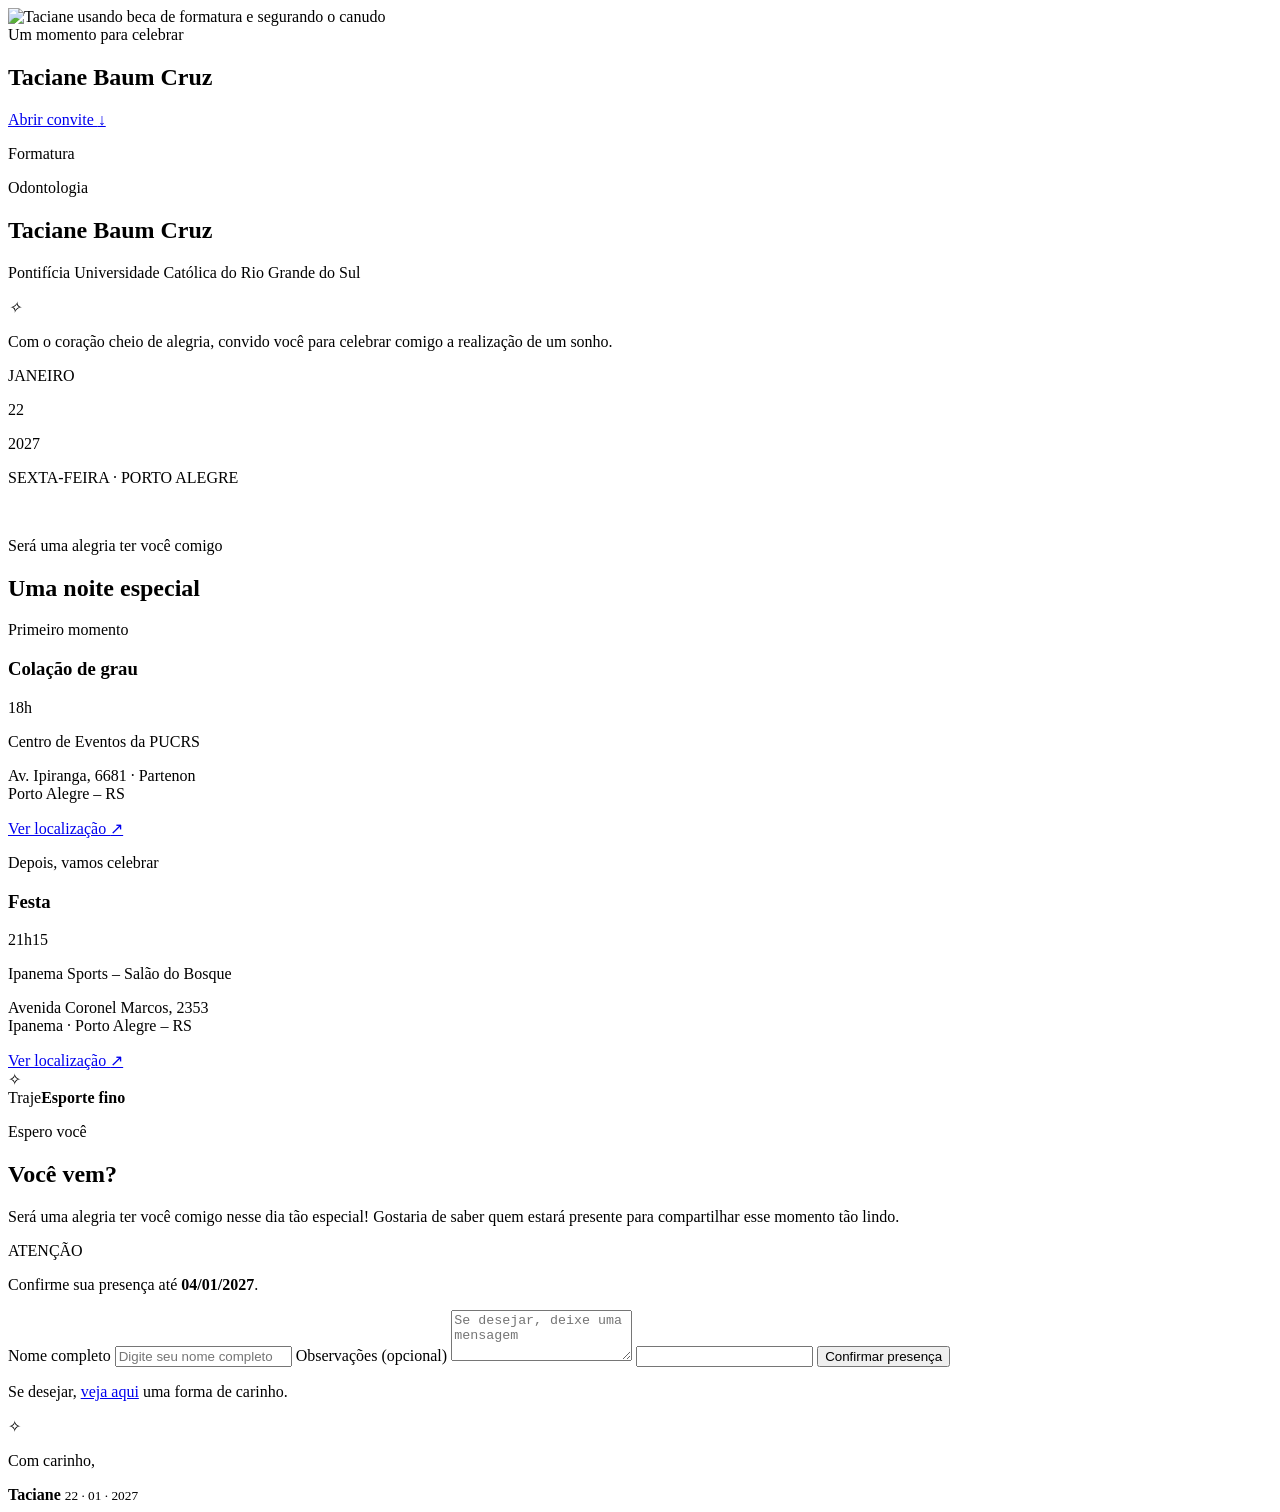
==== index.html @ 044e8b11 "Add files via upload" ====
<!doctype html>
<html lang="pt-BR">
<head>
  <meta charset="utf-8">
  <meta name="viewport" content="width=device-width, initial-scale=1">
  <meta name="theme-color" content="#f8f4f1">
  <meta name="description" content="Convite de formatura em Odontologia de Taciane Baum Cruz.">
  <title>Formatura | Taciane Baum Cruz</title>
  <link rel="preconnect" href="https://fonts.googleapis.com">
  <link rel="preconnect" href="https://fonts.gstatic.com" crossorigin>
  <link href="https://fonts.googleapis.com/css2?family=Cormorant+Garamond:wght@400;500;600&family=Italianno&family=Montserrat:wght@300;400;500;600&display=swap" rel="stylesheet">
  <link rel="stylesheet" href="assets/style.css">
</head>
<body>
  <main>
    <section class="hero" aria-label="Fotografia da formanda">
      <img class="hero-photo" src="assets/foto-1.jpg" alt="Taciane usando beca de formatura e segurando o canudo">
      <div class="hero-shade"></div>
      <div class="hero-caption">
        <span class="eyebrow light">Um momento para celebrar</span>
        <h1>Taciane Baum Cruz</h1>
        <a class="hero-link" href="#convite">Abrir convite <span aria-hidden="true">↓</span></a>
      </div>
    </section>

    <section class="invitation section reveal" id="convite">
      <div class="paper">
        <div class="paper-content">
          <p class="script-label">Formatura</p>
          <p class="course">Odontologia</p>
          <h2 class="graduate-name">Taciane Baum Cruz</h2>
          <p class="university">Pontifícia Universidade Católica do Rio Grande do Sul</p>
          <div class="ornament"><span></span><i>✧</i><span></span></div>
          <p class="intro">Com o coração cheio de alegria, convido você para celebrar comigo a realização de um sonho.</p>

          <div class="date-block">
            <p class="date-month">JANEIRO</p>
            <p class="date-number">22</p>
            <p class="date-year">2027</p>
            <p class="date-place">SEXTA-FEIRA <span>·</span> PORTO ALEGRE</p>
          </div>
          <img class="floral-art" src="assets/flores-aquarela.png" alt="" aria-hidden="true">
        </div>
      </div>
    </section>

    <section class="events section reveal" aria-label="Programação">
      <p class="eyebrow">Será uma alegria ter você comigo</p>
      <h2 class="section-title">Uma noite especial</h2>
      <div class="event-grid">
        <article class="event-card">
          <p class="card-kicker">Primeiro momento</p>
          <h3>Colação de grau</h3>
          <p class="event-time">18h</p>
          <p class="venue">Centro de Eventos da PUCRS</p>
          <p class="address">Av. Ipiranga, 6681 · Partenon<br>Porto Alegre – RS</p>
          <a class="text-link" href="https://www.google.com/maps/search/?api=1&query=Centro+de+Eventos+da+PUCRS%2C+Av.+Ipiranga%2C+6681%2C+Porto+Alegre" target="_blank" rel="noopener">Ver localização <span>↗</span></a>
        </article>
        <article class="event-card">
          <p class="card-kicker">Depois, vamos celebrar</p>
          <h3>Festa</h3>
          <p class="event-time">21h15</p>
          <p class="venue">Ipanema Sports – Salão do Bosque</p>
          <p class="address">Avenida Coronel Marcos, 2353<br>Ipanema · Porto Alegre – RS</p>
          <a class="text-link" href="https://www.google.com/maps/search/?api=1&query=Ipanema+Sports+Sal%C3%A3o+do+Bosque%2C+Avenida+Coronel+Marcos%2C+2353%2C+Porto+Alegre" target="_blank" rel="noopener">Ver localização <span>↗</span></a>
        </article>
      </div>
      <div class="attire">
        <span class="attire-icon" aria-hidden="true">✧</span>
        <div><span class="attire-label">Traje</span><strong>Esporte fino</strong></div>
      </div>
    </section>

    <section class="rsvp section reveal" id="confirmacao">
      <p class="script-label">Espero você</p>
      <h2 class="section-title">Você vem?</h2>
      <p class="rsvp-copy">Será uma alegria ter você comigo nesse dia tão especial! Gostaria de saber quem estará presente para compartilhar esse momento tão lindo.</p>
      <div class="deadline"><span>ATENÇÃO</span><p>Confirme sua presença até <strong>04/01/2027</strong>.</p></div>

      <form id="rsvp-form" class="rsvp-form">
        <label for="nome">Nome completo</label>
        <input id="nome" name="Nome" type="text" placeholder="Digite seu nome completo" autocomplete="name" required>
        <label for="observacoes">Observações <span>(opcional)</span></label>
        <textarea id="observacoes" name="Observações" rows="3" placeholder="Se desejar, deixe uma mensagem"></textarea>
        <input type="text" name="_honey" class="honeypot" tabindex="-1" autocomplete="off" aria-hidden="true">
        <input type="hidden" name="_subject" value="Confirmação de presença — Formatura Taciane Baum Cruz">
        <button class="button" type="submit" id="submit-button">Confirmar presença</button>
        <p class="form-feedback" id="form-feedback" role="status" aria-live="polite"></p>
      </form>
      <p class="gift-invite">Se desejar, <a href="presente.html">veja aqui</a> uma forma de carinho.</p>
    </section>
  </main>

  <footer class="footer">
    <span class="footer-flourish">✧</span>
    <p>Com carinho,</p>
    <strong>Taciane</strong>
    <small>22 · 01 · 2027</small>
  </footer>

  <script src="assets/script.js"></script>
</body>
</html>
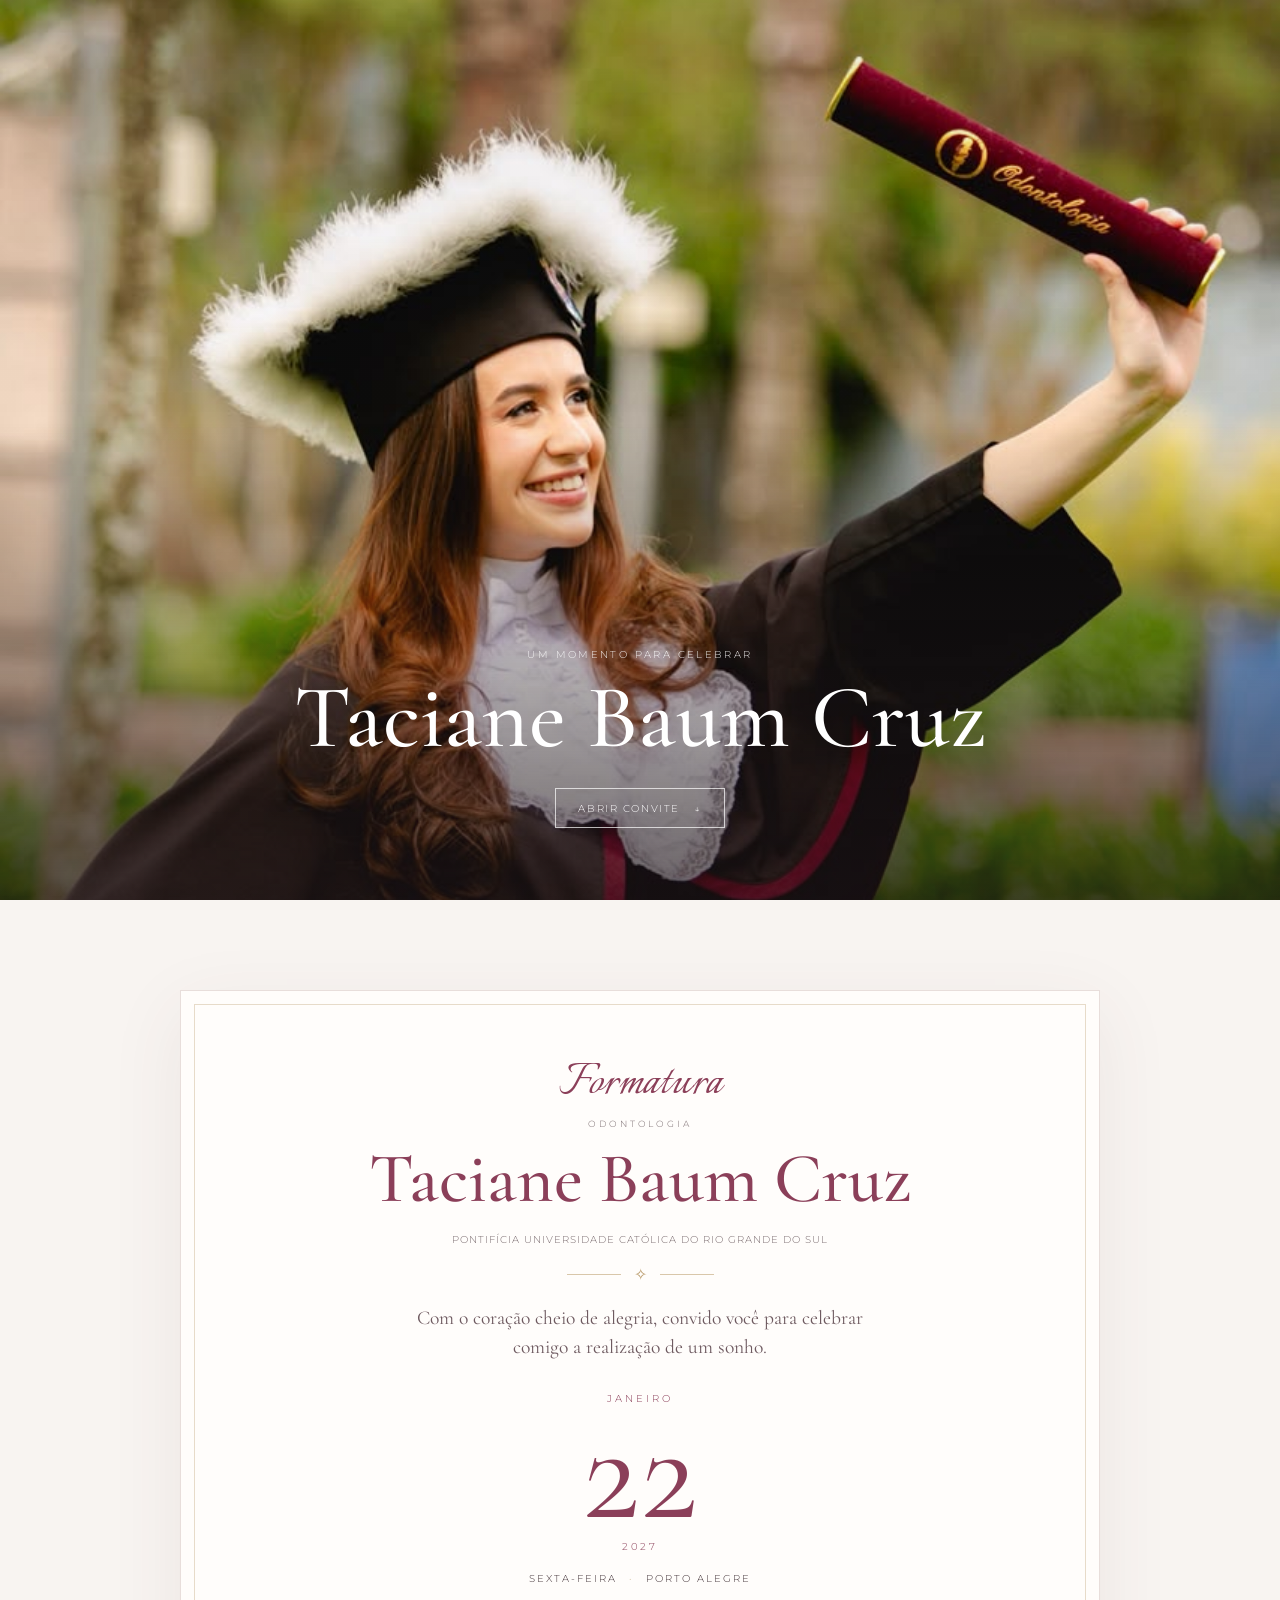
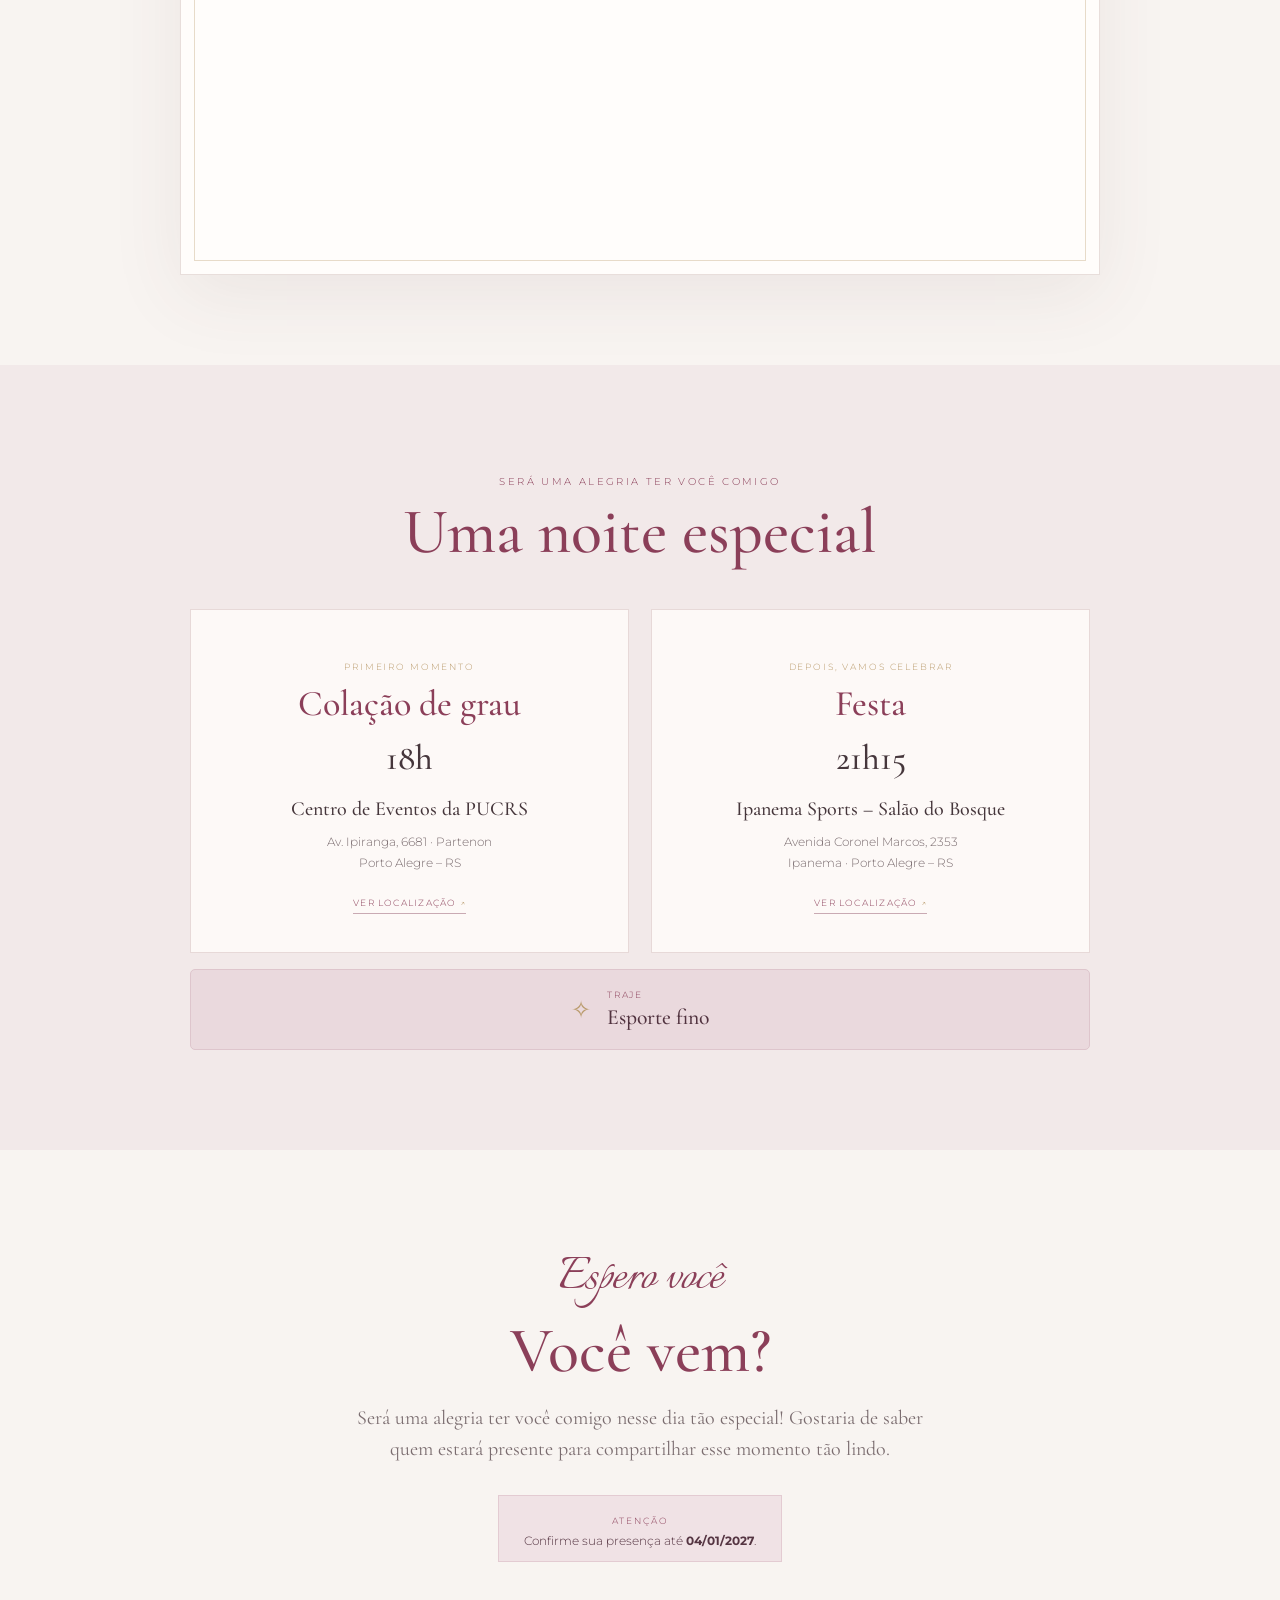
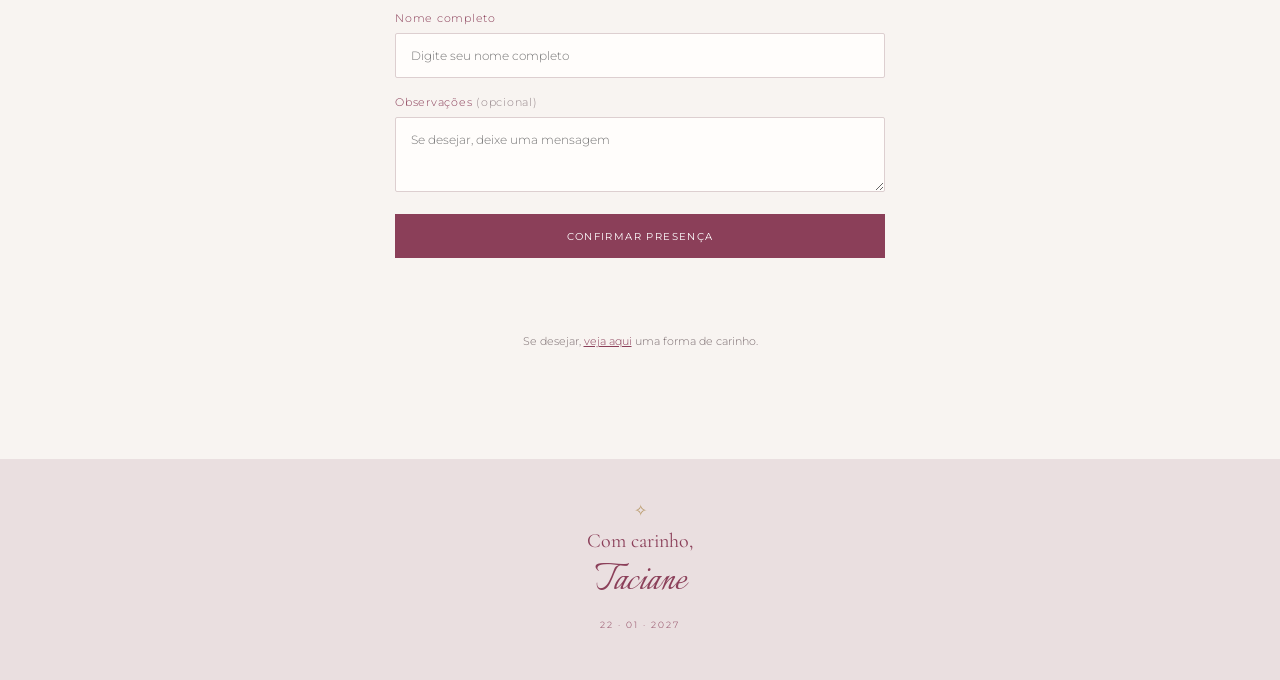
==== commit e3caec56: "Add files via upload" ====
--- a/index.html
+++ b/index.html
@@ -39,7 +39,8 @@
             <p class="date-year">2027</p>
             <p class="date-place">SEXTA-FEIRA <span>·</span> PORTO ALEGRE</p>
           </div>
-          <img class="floral-art" src="assets/flores-aquarela.png" alt="" aria-hidden="true">
+          <img class="floral-side floral-left" src="assets/floral-lateral-esquerda.png" alt="" aria-hidden="true">
+          <img class="floral-side floral-right" src="assets/floral-lateral-direita.png" alt="" aria-hidden="true">
         </div>
       </div>
     </section>
--- a/assets/style.css
+++ b/assets/style.css
@@ -0,0 +1,123 @@
+/* Identidade visual do convite — personalize as variáveis abaixo. */
+:root {
+  --wine: #8B3F59;
+  --lavender: #b19bce;
+  --ink: #45363b;
+  --muted: #7b6d70;
+  --paper: #fffdfb;
+  --blush: #f7edef;
+  --champagne: #b99a6a;
+  --serif: "Cormorant Garamond", Georgia, serif;
+  --sans: "Montserrat", Arial, sans-serif;
+  --script: "Italianno", cursive;
+}
+* { box-sizing: border-box; }
+html { scroll-behavior: smooth; }
+body { margin: 0; color: var(--ink); background: #f8f4f1; font-family: var(--sans); font-weight: 300; }
+a { color: inherit; }
+.hero { min-height: 100svh; height: 900px; max-height: 1100px; position: relative; display: grid; place-items: end center; overflow: hidden; background: #403735; }
+.hero-photo { position: absolute; inset: 0; width: 100%; height: 100%; object-fit: cover; object-position: center 38%; animation: photoReveal 1.6s ease both; }
+.hero-shade { position: absolute; inset: 0; background: linear-gradient(0deg, rgba(27,18,21,.66), transparent 53%, rgba(27,18,21,.08)); }
+.hero-caption { z-index: 1; color: white; text-align: center; padding: 0 20px 8vh; animation: riseIn 1.2s .35s both; }
+.hero-caption h1 { font: 500 clamp(2.8rem, 7vw, 5.6rem)/.95 var(--serif); margin: 13px 0 28px; }
+.eyebrow { font-size: .62rem; letter-spacing: .24em; text-transform: uppercase; color: var(--wine); }
+.eyebrow.light { color: rgba(255,255,255,.9); }
+.hero-link { display: inline-flex; gap: 14px; align-items: center; padding: 13px 22px; border: 1px solid rgba(255,255,255,.7); text-decoration: none; text-transform: uppercase; letter-spacing: .16em; font-size: .62rem; transition: background .25s, color .25s; }
+.hero-link:hover { background: white; color: var(--wine); }
+.section { padding: 100px 24px; }
+.invitation { padding-top: 90px; padding-bottom: 90px; }
+.paper { max-width: 920px; min-height: 850px; margin: auto; background: var(--paper); border: 1px solid #e8dedb; box-shadow: 0 20px 70px rgba(87,58,64,.08); position: relative; overflow: hidden; }
+.paper:before, .gift-paper:before { content: ""; position: absolute; inset: 13px; border: 1px solid rgba(185,154,106,.35); pointer-events: none; }
+.paper-content { text-align: center; position: relative; z-index: 1; padding: 65px 28px 260px; }
+.script-label { font: 400 3.4rem/1 var(--script); color: var(--wine); margin: 0 0 8px; }
+.course { font-size: .58rem; letter-spacing: .32em; text-transform: uppercase; color: var(--muted); margin: 0 0 15px; }
+.graduate-name { font: 500 clamp(2.5rem, 6vw, 4.4rem)/1 var(--serif); color: var(--wine); margin: 0; }
+.university { font-size: .62rem; letter-spacing: .1em; text-transform: uppercase; color: var(--muted); margin: 18px auto 20px; }
+.ornament { display: flex; align-items: center; justify-content: center; gap: 13px; color: var(--champagne); margin: 20px auto; }
+.ornament span { width: 54px; height: 1px; background: #d9c7aa; }
+.ornament i { font-style: normal; font-size: 1rem; }
+.intro { max-width: 470px; margin: 0 auto 30px; font: 400 1.22rem/1.5 var(--serif); color: #6e5a60; }
+.date-block { position: relative; z-index: 2; }
+.date-month, .date-year { letter-spacing: .3em; font-size: .62rem; color: var(--wine); margin: 0; }
+.date-number { font: 400 clamp(6rem, 13vw, 9rem)/.8 var(--serif); color: var(--wine); margin: 10px 0; }
+.date-place { font-size: .64rem; letter-spacing: .2em; color: var(--ink); margin-top: 20px; }
+.date-place span { color: var(--champagne); padding: 0 7px; }
+.floral-art { position: absolute; z-index: 1; width: min(100%, 850px); height: auto; bottom: -3px; left: 50%; transform: translateX(-50%); pointer-events: none; }
+.events { background: #f2e9e9; text-align: center; }
+.section-title { font: 500 clamp(2.8rem, 6vw, 4rem)/1 var(--serif); color: var(--wine); margin: 13px 0 45px; }
+.event-grid { max-width: 900px; margin: auto; display: grid; grid-template-columns: repeat(2, 1fr); gap: 22px; text-align: center; }
+.event-card { background: rgba(255,253,251,.84); border: 1px solid #e7d9d8; padding: 42px 30px 38px; }
+.card-kicker { font-size: .58rem; letter-spacing: .2em; text-transform: uppercase; color: var(--champagne); }
+.event-card h3 { font: 500 2.25rem/1 var(--serif); color: var(--wine); margin: 14px 0; }
+.event-time { font: 500 2.2rem var(--serif); color: var(--ink); margin: 12px 0 18px; }
+.venue { font: 500 1.25rem/1.2 var(--serif); margin: 0 auto 10px; }
+.address { color: var(--muted); font-size: .72rem; line-height: 1.8; }
+.text-link { display: inline-block; margin-top: 12px; color: var(--wine); text-transform: uppercase; letter-spacing: .13em; font-size: .59rem; text-decoration: none; border-bottom: 1px solid #c9aab3; padding-bottom: 5px; }
+.text-link span { color: var(--champagne); }
+.attire { max-width: 900px; margin: 16px auto 0; display: flex; justify-content: center; align-items: center; gap: 16px; padding: 19px; background: #ead9dd; border: 1px solid #dec5cc; border-radius: 5px; color: var(--wine); text-align: left; }
+.attire-icon { color: var(--champagne); font-size: 1.5rem; }
+.attire-label { display: block; text-transform: uppercase; letter-spacing: .2em; font-size: .55rem; margin-bottom: 4px; }
+.attire strong { font: 500 1.35rem var(--serif); color: #51333f; }
+.rsvp { max-width: 720px; margin: auto; text-align: center; }
+.rsvp .script-label { font-size: 3.5rem; }
+.rsvp .section-title { margin-bottom: 20px; }
+.rsvp-copy { max-width: 570px; margin: 0 auto 30px; color: var(--muted); font: 400 1.25rem/1.55 var(--serif); }
+.deadline { display: inline-block; background: #f0e2e5; border: 1px solid #e3cbd2; padding: 13px 25px; margin-bottom: 32px; color: #553542; }
+.deadline span { font-size: .57rem; letter-spacing: .2em; color: var(--wine); }
+.deadline p { margin: 5px 0 0; font-size: .75rem; }
+.rsvp-form { max-width: 490px; margin: auto; text-align: left; }
+.rsvp-form label { display: block; margin: 18px 0 8px; font-size: .67rem; letter-spacing: .07em; color: var(--wine); }
+.rsvp-form label span { color: #96878b; }
+.rsvp-form input, .rsvp-form textarea { display: block; width: 100%; padding: 14px 15px; border: 1px solid #ddcfd0; border-radius: 2px; background: #fffdfb; font: 300 .78rem var(--sans); color: var(--ink); outline: none; }
+.rsvp-form input:focus, .rsvp-form textarea:focus { border-color: var(--wine); }
+.rsvp-form textarea { resize: vertical; }
+.honeypot { position: absolute !important; left: -9999px !important; }
+.button { display: inline-block; border: 1px solid var(--wine); background: var(--wine); color: white; padding: 15px 26px; font: 400 .62rem var(--sans); letter-spacing: .14em; text-transform: uppercase; cursor: pointer; transition: background .25s, color .25s, transform .25s; }
+.rsvp-form .button { width: 100%; margin-top: 22px; }
+.button:hover { background: transparent; color: var(--wine); transform: translateY(-2px); }
+.button:disabled { opacity: .65; cursor: wait; }
+.form-feedback, .copy-feedback { min-height: 1.3em; color: var(--wine); font: 400 1.1rem var(--serif); text-align: center; }
+.gift-invite { margin-top: 35px; color: var(--muted); font-size: .7rem; }
+.gift-invite a { color: var(--wine); }
+.footer { padding: 42px 20px 50px; text-align: center; background: #eadfe0; color: var(--wine); }
+.footer-flourish { color: var(--champagne); }
+.footer p { font: 400 1.25rem var(--serif); margin: 9px 0 0; }
+.footer strong { display: block; font: 400 2.8rem var(--script); }
+.footer small { display: block; margin-top: 10px; font-size: .55rem; letter-spacing: .22em; }
+.gift-page { min-height: 100vh; }
+.gift-main { min-height: 100vh; display: flex; flex-direction: column; justify-content: center; align-items: center; padding-top: 50px; padding-bottom: 50px; }
+.back-link { color: var(--wine); font-size: .62rem; letter-spacing: .1em; text-decoration: none; margin-bottom: 22px; }
+.gift-paper { width: min(100%, 650px); min-height: 650px; position: relative; overflow: hidden; background: var(--paper); border: 1px solid #e8dedb; box-shadow: 0 20px 70px rgba(87,58,64,.08); text-align: center; padding: 75px 35px 210px; }
+.gift-paper h1 { font: 500 3.3rem/1 var(--serif); color: var(--wine); margin: 15px 0 22px; }
+.gift-message { max-width: 430px; margin: 0 auto 30px; font: 400 1.25rem/1.5 var(--serif); color: var(--muted); }
+.pix-label { text-transform: uppercase; font-size: .58rem; letter-spacing: .22em; color: var(--champagne); }
+.pix-value { font: 500 1.6rem var(--serif); letter-spacing: .07em; color: var(--wine); margin: 10px 0 22px; }
+.gift-flowers { position: absolute; bottom: -3px; left: 50%; transform: translateX(-50%); width: 100%; pointer-events: none; }
+.bottom-back { margin: 22px 0 0; }
+.reveal { opacity: 0; transform: translateY(24px); transition: opacity .9s ease, transform .9s ease; }
+.reveal.is-visible { opacity: 1; transform: translateY(0); }
+@keyframes photoReveal { from { opacity: 0; transform: scale(1.035); } to { opacity: 1; transform: scale(1); } }
+@keyframes riseIn { from { opacity: 0; transform: translateY(18px); } to { opacity: 1; transform: translateY(0); } }
+@media (max-width: 680px) {
+  .hero { height: 100svh; min-height: 650px; }
+  .hero-photo { object-position: 51% center; }
+  .hero-caption { padding-bottom: 7vh; }
+  .section { padding: 70px 17px; }
+  .invitation { padding: 48px 12px; }
+  .paper { min-height: 760px; }
+  .paper-content { padding: 55px 18px 215px; }
+  .university { max-width: 260px; line-height: 1.7; }
+  .intro { font-size: 1.15rem; }
+  .date-number { font-size: 7rem; }
+  .date-place { font-size: .53rem; letter-spacing: .12em; }
+  .floral-art { width: 112%; max-width: none; bottom: 0; }
+  .event-grid { grid-template-columns: 1fr; gap: 14px; }
+  .event-card { padding: 32px 20px; }
+  .section-title { margin-bottom: 30px; }
+  .gift-paper { padding: 65px 24px 190px; min-height: 620px; }
+  .gift-paper h1 { font-size: 2.8rem; }
+  .gift-message { font-size: 1.15rem; }
+}
+@media (prefers-reduced-motion: reduce) {
+  *, *::before, *::after { scroll-behavior: auto !important; animation-duration: .01ms !important; transition-duration: .01ms !important; }
+}
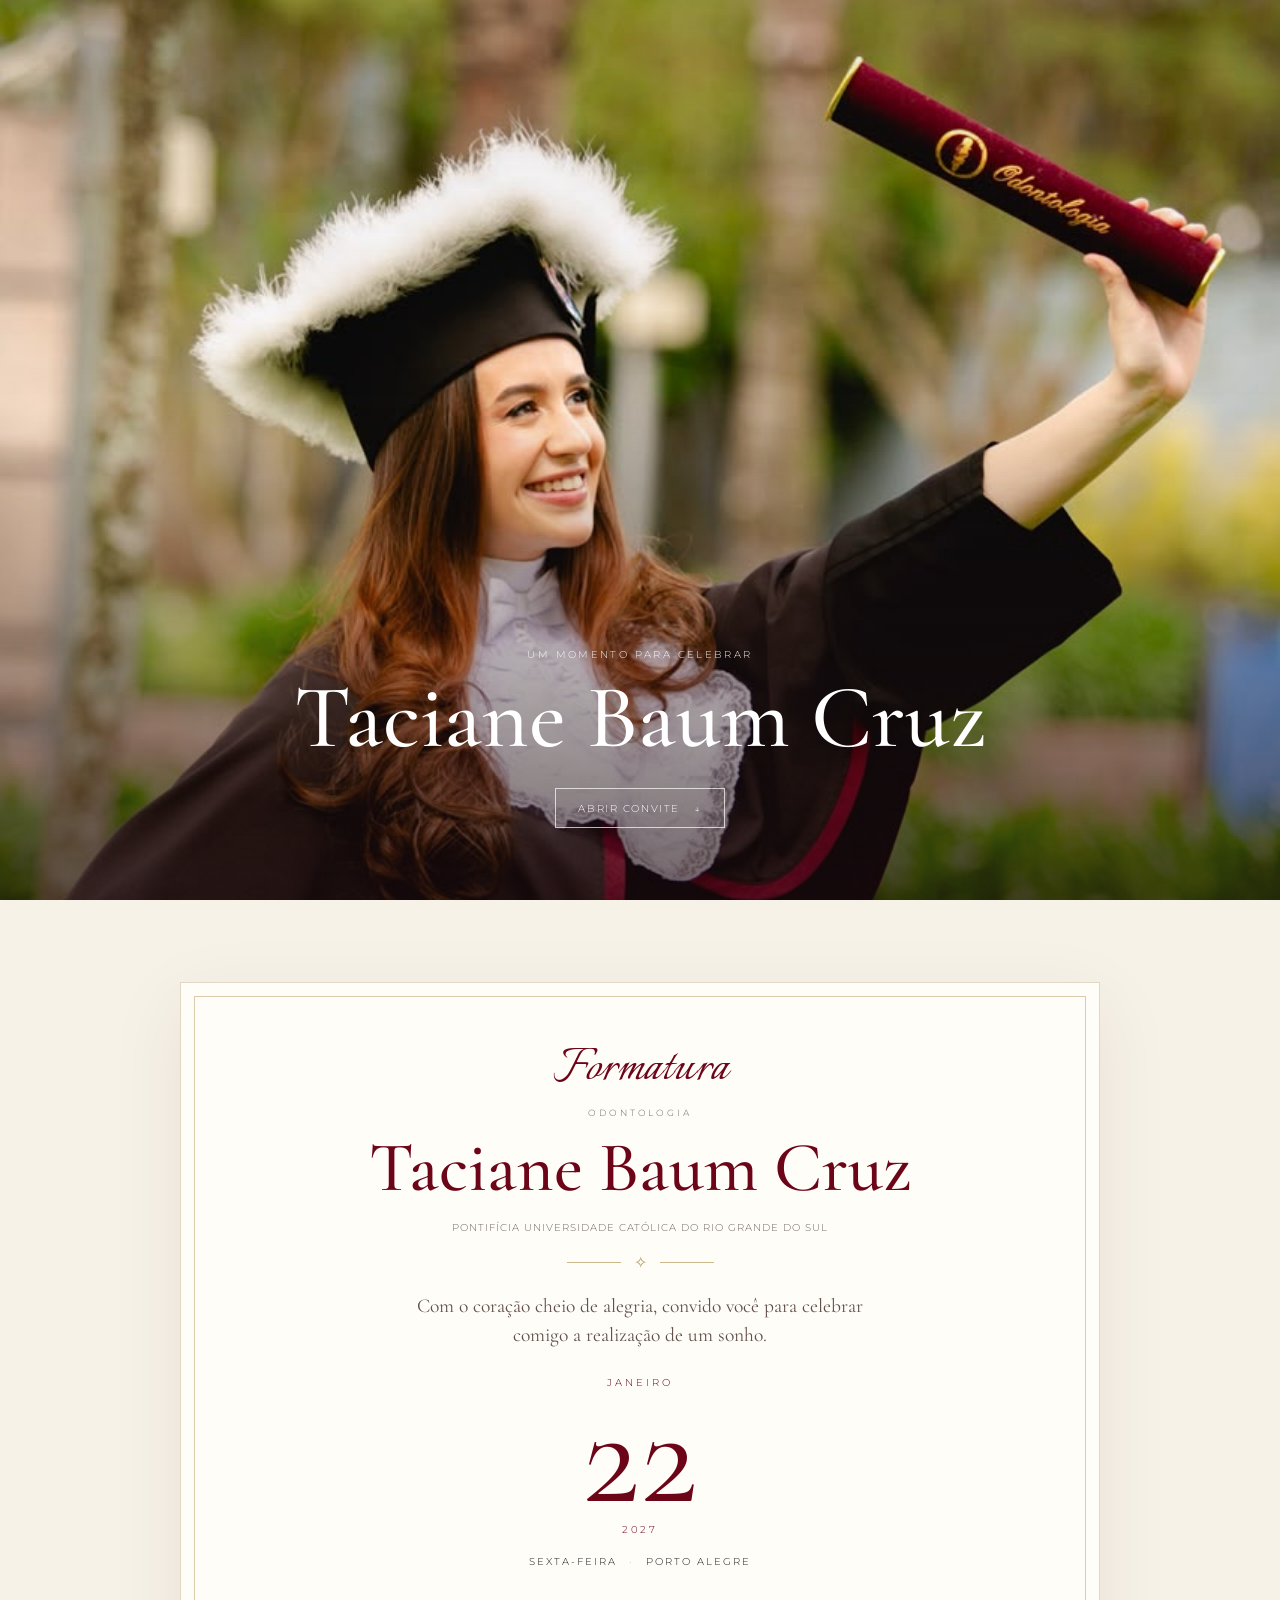
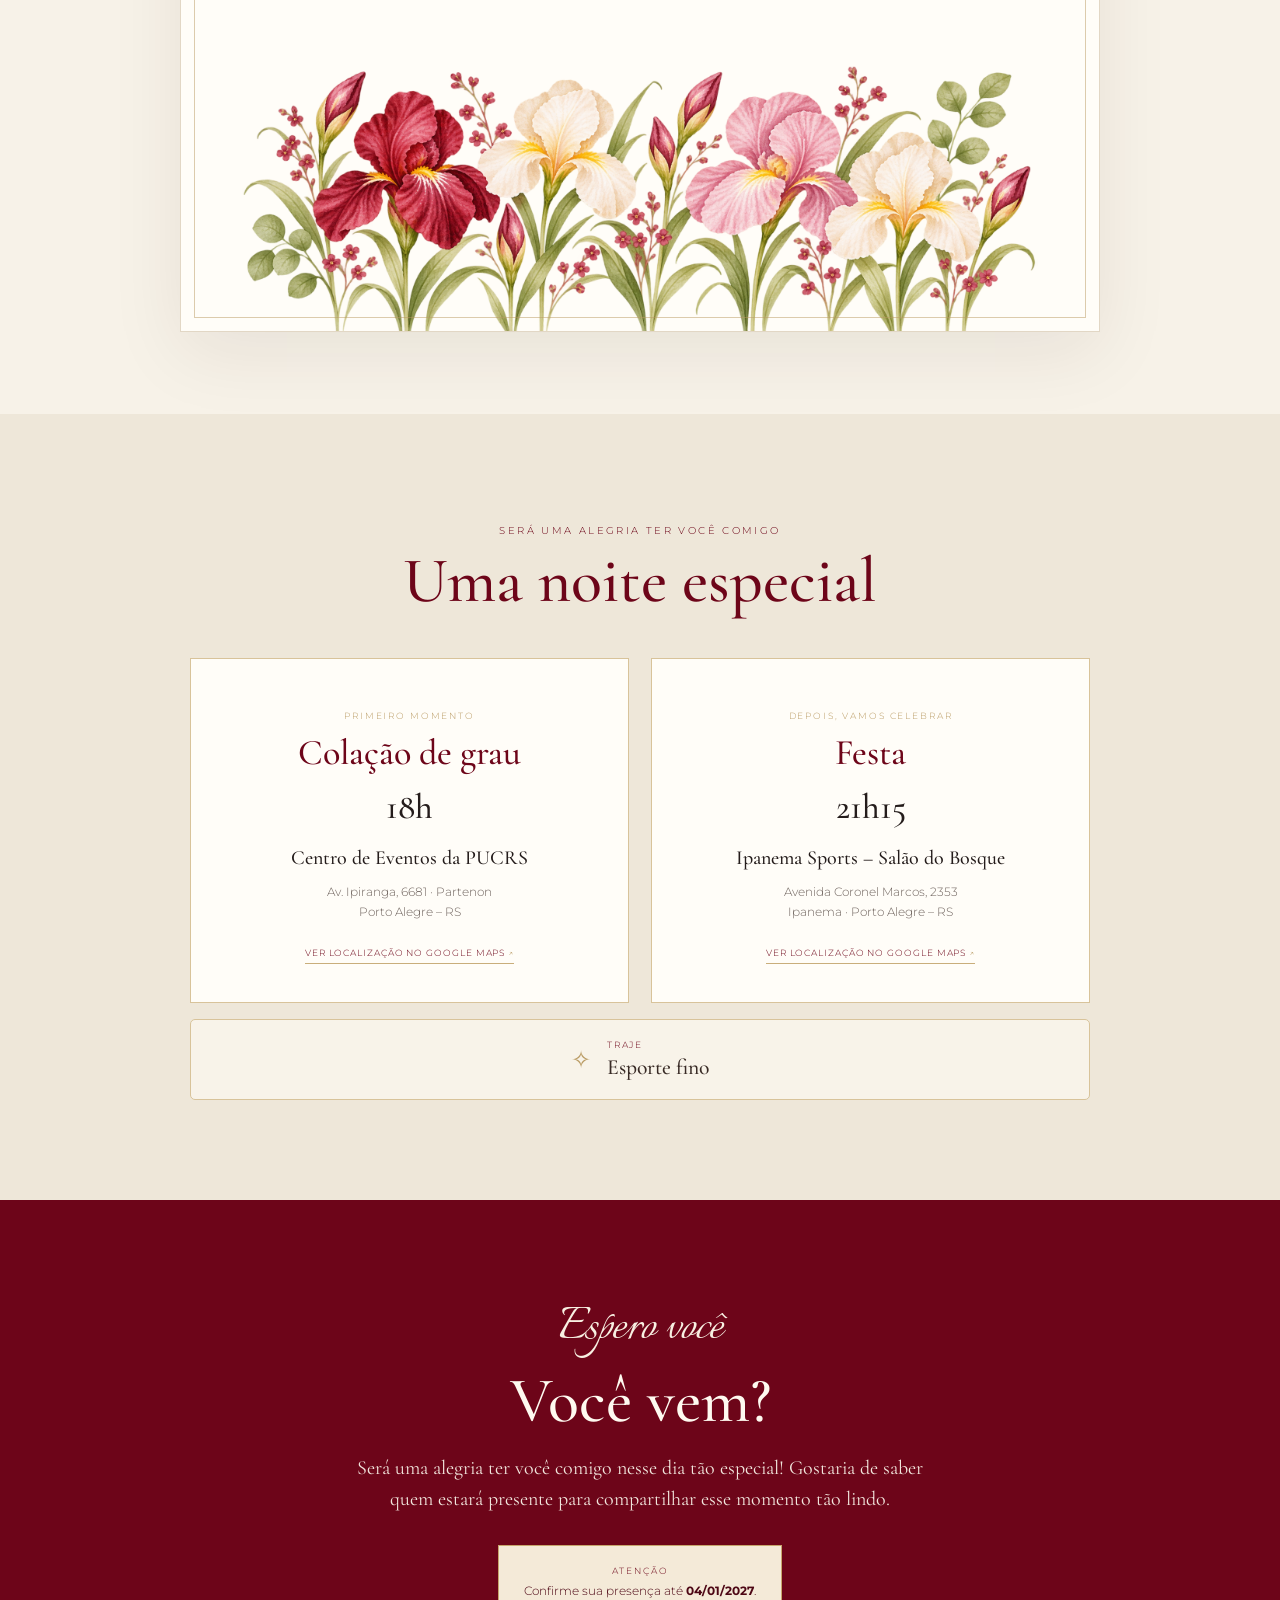
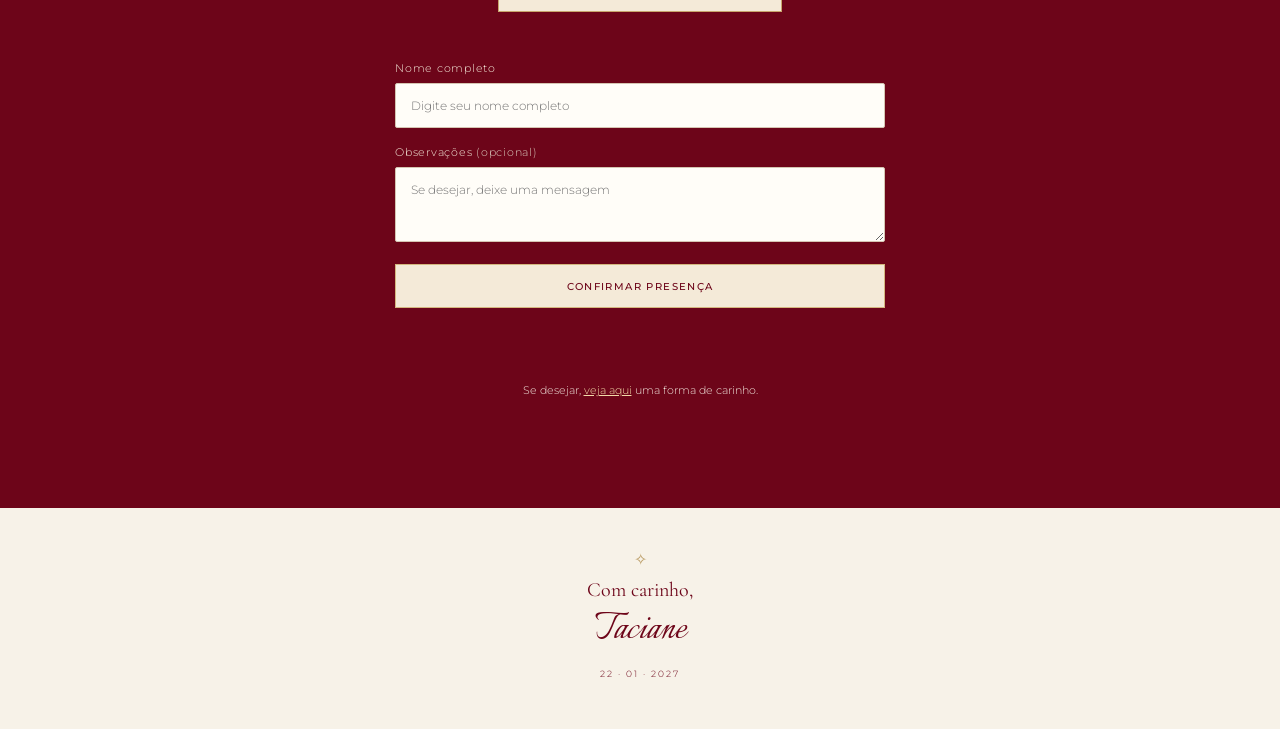
==== commit fb3ceeb8: "Add files via upload" ====
--- a/index.html
+++ b/index.html
@@ -3,7 +3,7 @@
 <head>
   <meta charset="utf-8">
   <meta name="viewport" content="width=device-width, initial-scale=1">
-  <meta name="theme-color" content="#f8f4f1">
+  <meta name="theme-color" content="#6d0519">
   <meta name="description" content="Convite de formatura em Odontologia de Taciane Baum Cruz.">
   <title>Formatura | Taciane Baum Cruz</title>
   <link rel="preconnect" href="https://fonts.googleapis.com">
@@ -32,16 +32,14 @@
           <p class="university">Pontifícia Universidade Católica do Rio Grande do Sul</p>
           <div class="ornament"><span></span><i>✧</i><span></span></div>
           <p class="intro">Com o coração cheio de alegria, convido você para celebrar comigo a realização de um sonho.</p>
-
           <div class="date-block">
             <p class="date-month">JANEIRO</p>
             <p class="date-number">22</p>
             <p class="date-year">2027</p>
             <p class="date-place">SEXTA-FEIRA <span>·</span> PORTO ALEGRE</p>
           </div>
-          <img class="floral-side floral-left" src="assets/floral-lateral-esquerda.png" alt="" aria-hidden="true">
-          <img class="floral-side floral-right" src="assets/floral-lateral-direita.png" alt="" aria-hidden="true">
         </div>
+        <img class="floral-art" src="assets/flores-aquarela.png" alt="Borda botânica em aquarela com íris bordô, rosa e marfim" aria-hidden="true">
       </div>
     </section>
 
@@ -55,7 +53,7 @@
           <p class="event-time">18h</p>
           <p class="venue">Centro de Eventos da PUCRS</p>
           <p class="address">Av. Ipiranga, 6681 · Partenon<br>Porto Alegre – RS</p>
-          <a class="text-link" href="https://www.google.com/maps/search/?api=1&query=Centro+de+Eventos+da+PUCRS%2C+Av.+Ipiranga%2C+6681%2C+Porto+Alegre" target="_blank" rel="noopener">Ver localização <span>↗</span></a>
+          <a class="text-link" href="https://www.google.com/maps/search/?api=1&query=Centro+de+Eventos+da+PUCRS%2C+Av.+Ipiranga%2C+6681%2C+Porto+Alegre" target="_blank" rel="noopener">Ver localização no Google Maps <span>↗</span></a>
         </article>
         <article class="event-card">
           <p class="card-kicker">Depois, vamos celebrar</p>
@@ -63,7 +61,7 @@
           <p class="event-time">21h15</p>
           <p class="venue">Ipanema Sports – Salão do Bosque</p>
           <p class="address">Avenida Coronel Marcos, 2353<br>Ipanema · Porto Alegre – RS</p>
-          <a class="text-link" href="https://www.google.com/maps/search/?api=1&query=Ipanema+Sports+Sal%C3%A3o+do+Bosque%2C+Avenida+Coronel+Marcos%2C+2353%2C+Porto+Alegre" target="_blank" rel="noopener">Ver localização <span>↗</span></a>
+          <a class="text-link" href="https://www.google.com/maps/search/?api=1&query=Ipanema+Sports+Sal%C3%A3o+do+Bosque%2C+Avenida+Coronel+Marcos%2C+2353%2C+Porto+Alegre" target="_blank" rel="noopener">Ver localização no Google Maps <span>↗</span></a>
         </article>
       </div>
       <div class="attire">
@@ -77,7 +75,6 @@
       <h2 class="section-title">Você vem?</h2>
       <p class="rsvp-copy">Será uma alegria ter você comigo nesse dia tão especial! Gostaria de saber quem estará presente para compartilhar esse momento tão lindo.</p>
       <div class="deadline"><span>ATENÇÃO</span><p>Confirme sua presença até <strong>04/01/2027</strong>.</p></div>
-
       <form id="rsvp-form" class="rsvp-form">
         <label for="nome">Nome completo</label>
         <input id="nome" name="Nome" type="text" placeholder="Digite seu nome completo" autocomplete="name" required>
@@ -91,14 +88,12 @@
       <p class="gift-invite">Se desejar, <a href="presente.html">veja aqui</a> uma forma de carinho.</p>
     </section>
   </main>
-
   <footer class="footer">
     <span class="footer-flourish">✧</span>
     <p>Com carinho,</p>
     <strong>Taciane</strong>
     <small>22 · 01 · 2027</small>
   </footer>
-
   <script src="assets/script.js"></script>
 </body>
 </html>
--- a/assets/style.css
+++ b/assets/style.css
@@ -1,98 +1,102 @@
-/* Identidade visual do convite — personalize as variáveis abaixo. */
+/* Identidade visual inspirada no canudo e na beca: bordô, marfim, preto e dourado. */
 :root {
-  --wine: #8B3F59;
-  --lavender: #b19bce;
-  --ink: #45363b;
-  --muted: #7b6d70;
-  --paper: #fffdfb;
-  --blush: #f7edef;
-  --champagne: #b99a6a;
+  --wine: #6d0519;
+  --wine-deep: #4d0715;
+  --ivory: #f7f2e8;
+  --paper: #fffdf8;
+  --ink: #241c1b;
+  --muted: #716660;
+  --champagne: #b99a62;
+  --sage: #85876a;
   --serif: "Cormorant Garamond", Georgia, serif;
   --sans: "Montserrat", Arial, sans-serif;
   --script: "Italianno", cursive;
 }
 * { box-sizing: border-box; }
 html { scroll-behavior: smooth; }
-body { margin: 0; color: var(--ink); background: #f8f4f1; font-family: var(--sans); font-weight: 300; }
+body { margin: 0; color: var(--ink); background: var(--ivory); font-family: var(--sans); font-weight: 300; }
 a { color: inherit; }
-.hero { min-height: 100svh; height: 900px; max-height: 1100px; position: relative; display: grid; place-items: end center; overflow: hidden; background: #403735; }
+.hero { min-height: 100svh; height: 900px; max-height: 1100px; position: relative; display: grid; place-items: end center; overflow: hidden; background: #29231f; }
 .hero-photo { position: absolute; inset: 0; width: 100%; height: 100%; object-fit: cover; object-position: center 38%; animation: photoReveal 1.6s ease both; }
-.hero-shade { position: absolute; inset: 0; background: linear-gradient(0deg, rgba(27,18,21,.66), transparent 53%, rgba(27,18,21,.08)); }
+.hero-shade { position: absolute; inset: 0; background: linear-gradient(0deg, rgba(25,8,12,.62), transparent 55%, rgba(25,8,12,.08)); }
 .hero-caption { z-index: 1; color: white; text-align: center; padding: 0 20px 8vh; animation: riseIn 1.2s .35s both; }
 .hero-caption h1 { font: 500 clamp(2.8rem, 7vw, 5.6rem)/.95 var(--serif); margin: 13px 0 28px; }
 .eyebrow { font-size: .62rem; letter-spacing: .24em; text-transform: uppercase; color: var(--wine); }
-.eyebrow.light { color: rgba(255,255,255,.9); }
+.eyebrow.light { color: rgba(255,255,255,.92); }
 .hero-link { display: inline-flex; gap: 14px; align-items: center; padding: 13px 22px; border: 1px solid rgba(255,255,255,.7); text-decoration: none; text-transform: uppercase; letter-spacing: .16em; font-size: .62rem; transition: background .25s, color .25s; }
 .hero-link:hover { background: white; color: var(--wine); }
 .section { padding: 100px 24px; }
-.invitation { padding-top: 90px; padding-bottom: 90px; }
-.paper { max-width: 920px; min-height: 850px; margin: auto; background: var(--paper); border: 1px solid #e8dedb; box-shadow: 0 20px 70px rgba(87,58,64,.08); position: relative; overflow: hidden; }
-.paper:before, .gift-paper:before { content: ""; position: absolute; inset: 13px; border: 1px solid rgba(185,154,106,.35); pointer-events: none; }
-.paper-content { text-align: center; position: relative; z-index: 1; padding: 65px 28px 260px; }
-.script-label { font: 400 3.4rem/1 var(--script); color: var(--wine); margin: 0 0 8px; }
+.invitation { padding-top: 82px; padding-bottom: 82px; background: var(--ivory); }
+.paper { max-width: 920px; min-height: 950px; margin: auto; background: var(--paper); border: 1px solid #e2d7c5; box-shadow: 0 20px 70px rgba(55,31,24,.08); position: relative; overflow: hidden; }
+.paper:before, .gift-paper:before { content: ""; position: absolute; inset: 13px; border: 1px solid rgba(185,154,98,.5); pointer-events: none; z-index: 3; }
+.paper-content { position: relative; z-index: 2; text-align: center; padding: 58px 28px 285px; }
+.script-label { font: 400 3.6rem/1 var(--script); color: var(--wine); margin: 0 0 8px; }
 .course { font-size: .58rem; letter-spacing: .32em; text-transform: uppercase; color: var(--muted); margin: 0 0 15px; }
 .graduate-name { font: 500 clamp(2.5rem, 6vw, 4.4rem)/1 var(--serif); color: var(--wine); margin: 0; }
 .university { font-size: .62rem; letter-spacing: .1em; text-transform: uppercase; color: var(--muted); margin: 18px auto 20px; }
 .ornament { display: flex; align-items: center; justify-content: center; gap: 13px; color: var(--champagne); margin: 20px auto; }
-.ornament span { width: 54px; height: 1px; background: #d9c7aa; }
+.ornament span { width: 54px; height: 1px; background: #cdb88e; }
 .ornament i { font-style: normal; font-size: 1rem; }
-.intro { max-width: 470px; margin: 0 auto 30px; font: 400 1.22rem/1.5 var(--serif); color: #6e5a60; }
+.intro { max-width: 470px; margin: 0 auto 25px; font: 400 1.22rem/1.5 var(--serif); color: #62514b; }
 .date-block { position: relative; z-index: 2; }
 .date-month, .date-year { letter-spacing: .3em; font-size: .62rem; color: var(--wine); margin: 0; }
 .date-number { font: 400 clamp(6rem, 13vw, 9rem)/.8 var(--serif); color: var(--wine); margin: 10px 0; }
 .date-place { font-size: .64rem; letter-spacing: .2em; color: var(--ink); margin-top: 20px; }
 .date-place span { color: var(--champagne); padding: 0 7px; }
-.floral-art { position: absolute; z-index: 1; width: min(100%, 850px); height: auto; bottom: -3px; left: 50%; transform: translateX(-50%); pointer-events: none; }
-.events { background: #f2e9e9; text-align: center; }
+/* A nova arte de íris é uma borda inferior. Ela fica atrás do conteúdo e começa abaixo da data. */
+.floral-art { position: absolute; z-index: 1; display: block; width: 100%; height: 265px; object-fit: contain; object-position: center bottom; bottom: 0; left: 0; pointer-events: none; }
+.events { background: #eee7d9; text-align: center; }
 .section-title { font: 500 clamp(2.8rem, 6vw, 4rem)/1 var(--serif); color: var(--wine); margin: 13px 0 45px; }
 .event-grid { max-width: 900px; margin: auto; display: grid; grid-template-columns: repeat(2, 1fr); gap: 22px; text-align: center; }
-.event-card { background: rgba(255,253,251,.84); border: 1px solid #e7d9d8; padding: 42px 30px 38px; }
+.event-card { background: var(--paper); border: 1px solid #d8c39a; padding: 42px 30px 38px; }
 .card-kicker { font-size: .58rem; letter-spacing: .2em; text-transform: uppercase; color: var(--champagne); }
 .event-card h3 { font: 500 2.25rem/1 var(--serif); color: var(--wine); margin: 14px 0; }
 .event-time { font: 500 2.2rem var(--serif); color: var(--ink); margin: 12px 0 18px; }
 .venue { font: 500 1.25rem/1.2 var(--serif); margin: 0 auto 10px; }
 .address { color: var(--muted); font-size: .72rem; line-height: 1.8; }
-.text-link { display: inline-block; margin-top: 12px; color: var(--wine); text-transform: uppercase; letter-spacing: .13em; font-size: .59rem; text-decoration: none; border-bottom: 1px solid #c9aab3; padding-bottom: 5px; }
+.text-link { display: inline-block; margin-top: 12px; color: var(--wine); text-transform: uppercase; letter-spacing: .1em; font-size: .57rem; text-decoration: none; border-bottom: 1px solid #c9ae7b; padding-bottom: 5px; }
 .text-link span { color: var(--champagne); }
-.attire { max-width: 900px; margin: 16px auto 0; display: flex; justify-content: center; align-items: center; gap: 16px; padding: 19px; background: #ead9dd; border: 1px solid #dec5cc; border-radius: 5px; color: var(--wine); text-align: left; }
+.attire { max-width: 900px; margin: 16px auto 0; display: flex; justify-content: center; align-items: center; gap: 16px; padding: 19px; background: #f8f3e9; border: 1px solid #d8c39a; border-radius: 5px; color: var(--wine); text-align: left; }
 .attire-icon { color: var(--champagne); font-size: 1.5rem; }
 .attire-label { display: block; text-transform: uppercase; letter-spacing: .2em; font-size: .55rem; margin-bottom: 4px; }
-.attire strong { font: 500 1.35rem var(--serif); color: #51333f; }
-.rsvp { max-width: 720px; margin: auto; text-align: center; }
-.rsvp .script-label { font-size: 3.5rem; }
-.rsvp .section-title { margin-bottom: 20px; }
-.rsvp-copy { max-width: 570px; margin: 0 auto 30px; color: var(--muted); font: 400 1.25rem/1.55 var(--serif); }
-.deadline { display: inline-block; background: #f0e2e5; border: 1px solid #e3cbd2; padding: 13px 25px; margin-bottom: 32px; color: #553542; }
+.attire strong { font: 500 1.35rem var(--serif); color: #382a25; }
+.rsvp { max-width: none; margin: auto; text-align: center; background: var(--wine); color: var(--ivory); position: relative; overflow: hidden; }
+.rsvp .script-label { color: #f8f0e2; font-size: 3.5rem; }
+.rsvp .section-title { color: #fffaf0; margin-bottom: 20px; }
+.rsvp-copy { max-width: 570px; margin: 0 auto 30px; color: #f1e5dc; font: 400 1.25rem/1.55 var(--serif); }
+.deadline { display: inline-block; background: #f4ead8; border: 1px solid #c7a66c; padding: 13px 25px; margin-bottom: 32px; color: var(--wine-deep); }
 .deadline span { font-size: .57rem; letter-spacing: .2em; color: var(--wine); }
 .deadline p { margin: 5px 0 0; font-size: .75rem; }
 .rsvp-form { max-width: 490px; margin: auto; text-align: left; }
-.rsvp-form label { display: block; margin: 18px 0 8px; font-size: .67rem; letter-spacing: .07em; color: var(--wine); }
-.rsvp-form label span { color: #96878b; }
-.rsvp-form input, .rsvp-form textarea { display: block; width: 100%; padding: 14px 15px; border: 1px solid #ddcfd0; border-radius: 2px; background: #fffdfb; font: 300 .78rem var(--sans); color: var(--ink); outline: none; }
-.rsvp-form input:focus, .rsvp-form textarea:focus { border-color: var(--wine); }
+.rsvp-form label { display: block; margin: 18px 0 8px; font-size: .67rem; letter-spacing: .07em; color: #f4e8d8; }
+.rsvp-form label span { color: #d9c8bb; }
+.rsvp-form input, .rsvp-form textarea { display: block; width: 100%; padding: 14px 15px; border: 1px solid #d5c5b2; border-radius: 2px; background: #fffdf8; font: 300 .78rem var(--sans); color: var(--ink); outline: none; }
+.rsvp-form input:focus, .rsvp-form textarea:focus { border-color: var(--champagne); }
 .rsvp-form textarea { resize: vertical; }
 .honeypot { position: absolute !important; left: -9999px !important; }
-.button { display: inline-block; border: 1px solid var(--wine); background: var(--wine); color: white; padding: 15px 26px; font: 400 .62rem var(--sans); letter-spacing: .14em; text-transform: uppercase; cursor: pointer; transition: background .25s, color .25s, transform .25s; }
+.button { display: inline-block; border: 1px solid #d3b77f; background: #f4ead8; color: var(--wine); padding: 15px 26px; font: 500 .62rem var(--sans); letter-spacing: .14em; text-transform: uppercase; cursor: pointer; transition: background .25s, color .25s, transform .25s; }
 .rsvp-form .button { width: 100%; margin-top: 22px; }
-.button:hover { background: transparent; color: var(--wine); transform: translateY(-2px); }
+.button:hover { background: transparent; color: inherit; transform: translateY(-2px); }
+.rsvp-form .button:hover { color: #fff7e9; }
 .button:disabled { opacity: .65; cursor: wait; }
-.form-feedback, .copy-feedback { min-height: 1.3em; color: var(--wine); font: 400 1.1rem var(--serif); text-align: center; }
-.gift-invite { margin-top: 35px; color: var(--muted); font-size: .7rem; }
-.gift-invite a { color: var(--wine); }
-.footer { padding: 42px 20px 50px; text-align: center; background: #eadfe0; color: var(--wine); }
+.form-feedback, .copy-feedback { min-height: 1.3em; color: #f8e8ca; font: 400 1.1rem var(--serif); text-align: center; }
+.gift-invite { margin-top: 35px; color: #f1e5dc; font-size: .7rem; }
+.gift-invite a { color: #f2d9a8; }
+.footer { padding: 42px 20px 50px; text-align: center; background: var(--ivory); color: var(--wine); }
 .footer-flourish { color: var(--champagne); }
 .footer p { font: 400 1.25rem var(--serif); margin: 9px 0 0; }
 .footer strong { display: block; font: 400 2.8rem var(--script); }
 .footer small { display: block; margin-top: 10px; font-size: .55rem; letter-spacing: .22em; }
 .gift-page { min-height: 100vh; }
-.gift-main { min-height: 100vh; display: flex; flex-direction: column; justify-content: center; align-items: center; padding-top: 50px; padding-bottom: 50px; }
+.gift-main { min-height: 100vh; display: flex; flex-direction: column; justify-content: center; align-items: center; padding-top: 50px; padding-bottom: 50px; background: var(--ivory); }
 .back-link { color: var(--wine); font-size: .62rem; letter-spacing: .1em; text-decoration: none; margin-bottom: 22px; }
-.gift-paper { width: min(100%, 650px); min-height: 650px; position: relative; overflow: hidden; background: var(--paper); border: 1px solid #e8dedb; box-shadow: 0 20px 70px rgba(87,58,64,.08); text-align: center; padding: 75px 35px 210px; }
+.gift-paper { width: min(100%, 650px); min-height: 700px; position: relative; overflow: hidden; background: var(--paper); border: 1px solid #e2d7c5; box-shadow: 0 20px 70px rgba(55,31,24,.08); text-align: center; padding: 75px 35px 245px; }
+.gift-content { position: relative; z-index: 2; }
 .gift-paper h1 { font: 500 3.3rem/1 var(--serif); color: var(--wine); margin: 15px 0 22px; }
 .gift-message { max-width: 430px; margin: 0 auto 30px; font: 400 1.25rem/1.5 var(--serif); color: var(--muted); }
 .pix-label { text-transform: uppercase; font-size: .58rem; letter-spacing: .22em; color: var(--champagne); }
 .pix-value { font: 500 1.6rem var(--serif); letter-spacing: .07em; color: var(--wine); margin: 10px 0 22px; }
-.gift-flowers { position: absolute; bottom: -3px; left: 50%; transform: translateX(-50%); width: 100%; pointer-events: none; }
+.gift-flowers { position: absolute; z-index: 1; bottom: 0; left: 0; width: 100%; height: 210px; object-fit: contain; object-position: center bottom; pointer-events: none; }
 .bottom-back { margin: 22px 0 0; }
 .reveal { opacity: 0; transform: translateY(24px); transition: opacity .9s ease, transform .9s ease; }
 .reveal.is-visible { opacity: 1; transform: translateY(0); }
@@ -104,19 +108,20 @@
   .hero-caption { padding-bottom: 7vh; }
   .section { padding: 70px 17px; }
   .invitation { padding: 48px 12px; }
-  .paper { min-height: 760px; }
-  .paper-content { padding: 55px 18px 215px; }
+  .paper { min-height: 900px; }
+  .paper-content { padding: 52px 18px 245px; }
   .university { max-width: 260px; line-height: 1.7; }
   .intro { font-size: 1.15rem; }
   .date-number { font-size: 7rem; }
   .date-place { font-size: .53rem; letter-spacing: .12em; }
-  .floral-art { width: 112%; max-width: none; bottom: 0; }
+  .floral-art { height: 220px; width: 100%; object-fit: contain; }
   .event-grid { grid-template-columns: 1fr; gap: 14px; }
   .event-card { padding: 32px 20px; }
   .section-title { margin-bottom: 30px; }
-  .gift-paper { padding: 65px 24px 190px; min-height: 620px; }
+  .gift-paper { padding: 65px 24px 210px; min-height: 650px; }
   .gift-paper h1 { font-size: 2.8rem; }
   .gift-message { font-size: 1.15rem; }
+  .gift-flowers { height: 175px; }
 }
 @media (prefers-reduced-motion: reduce) {
   *, *::before, *::after { scroll-behavior: auto !important; animation-duration: .01ms !important; transition-duration: .01ms !important; }
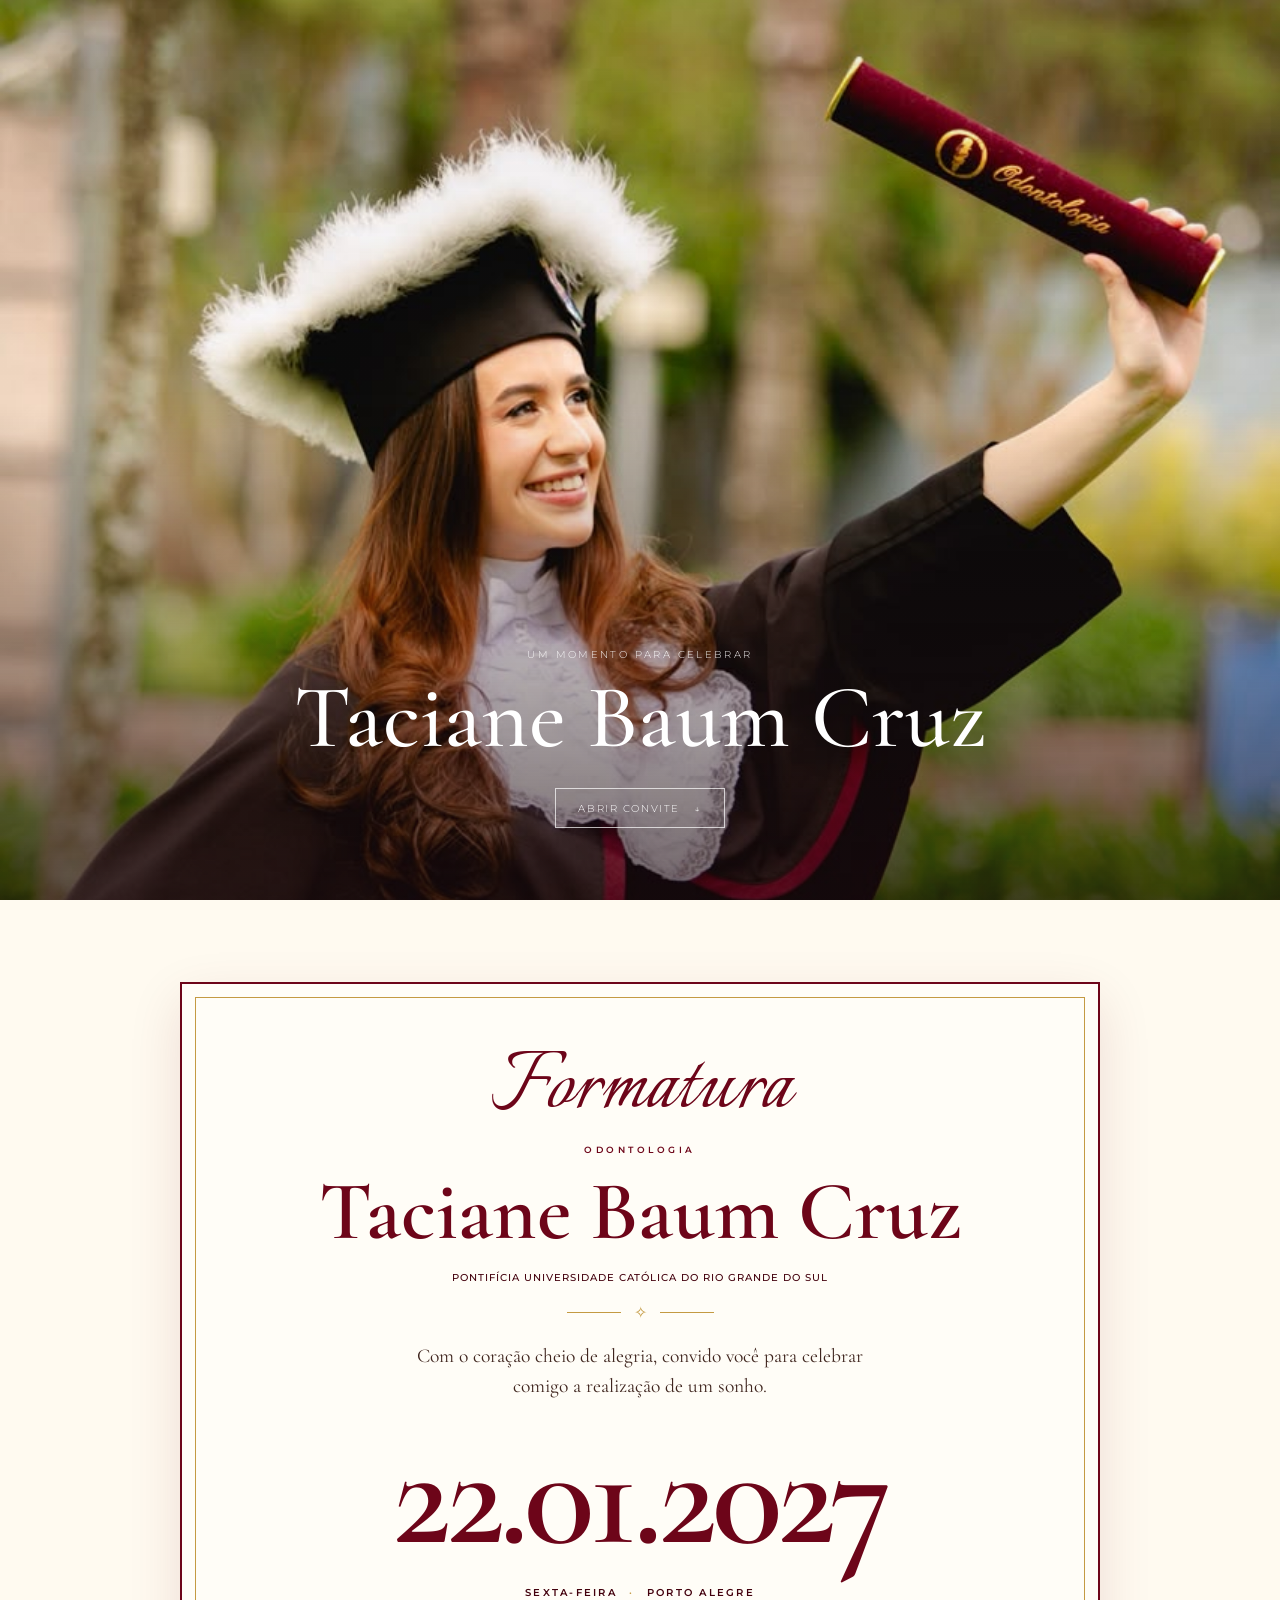
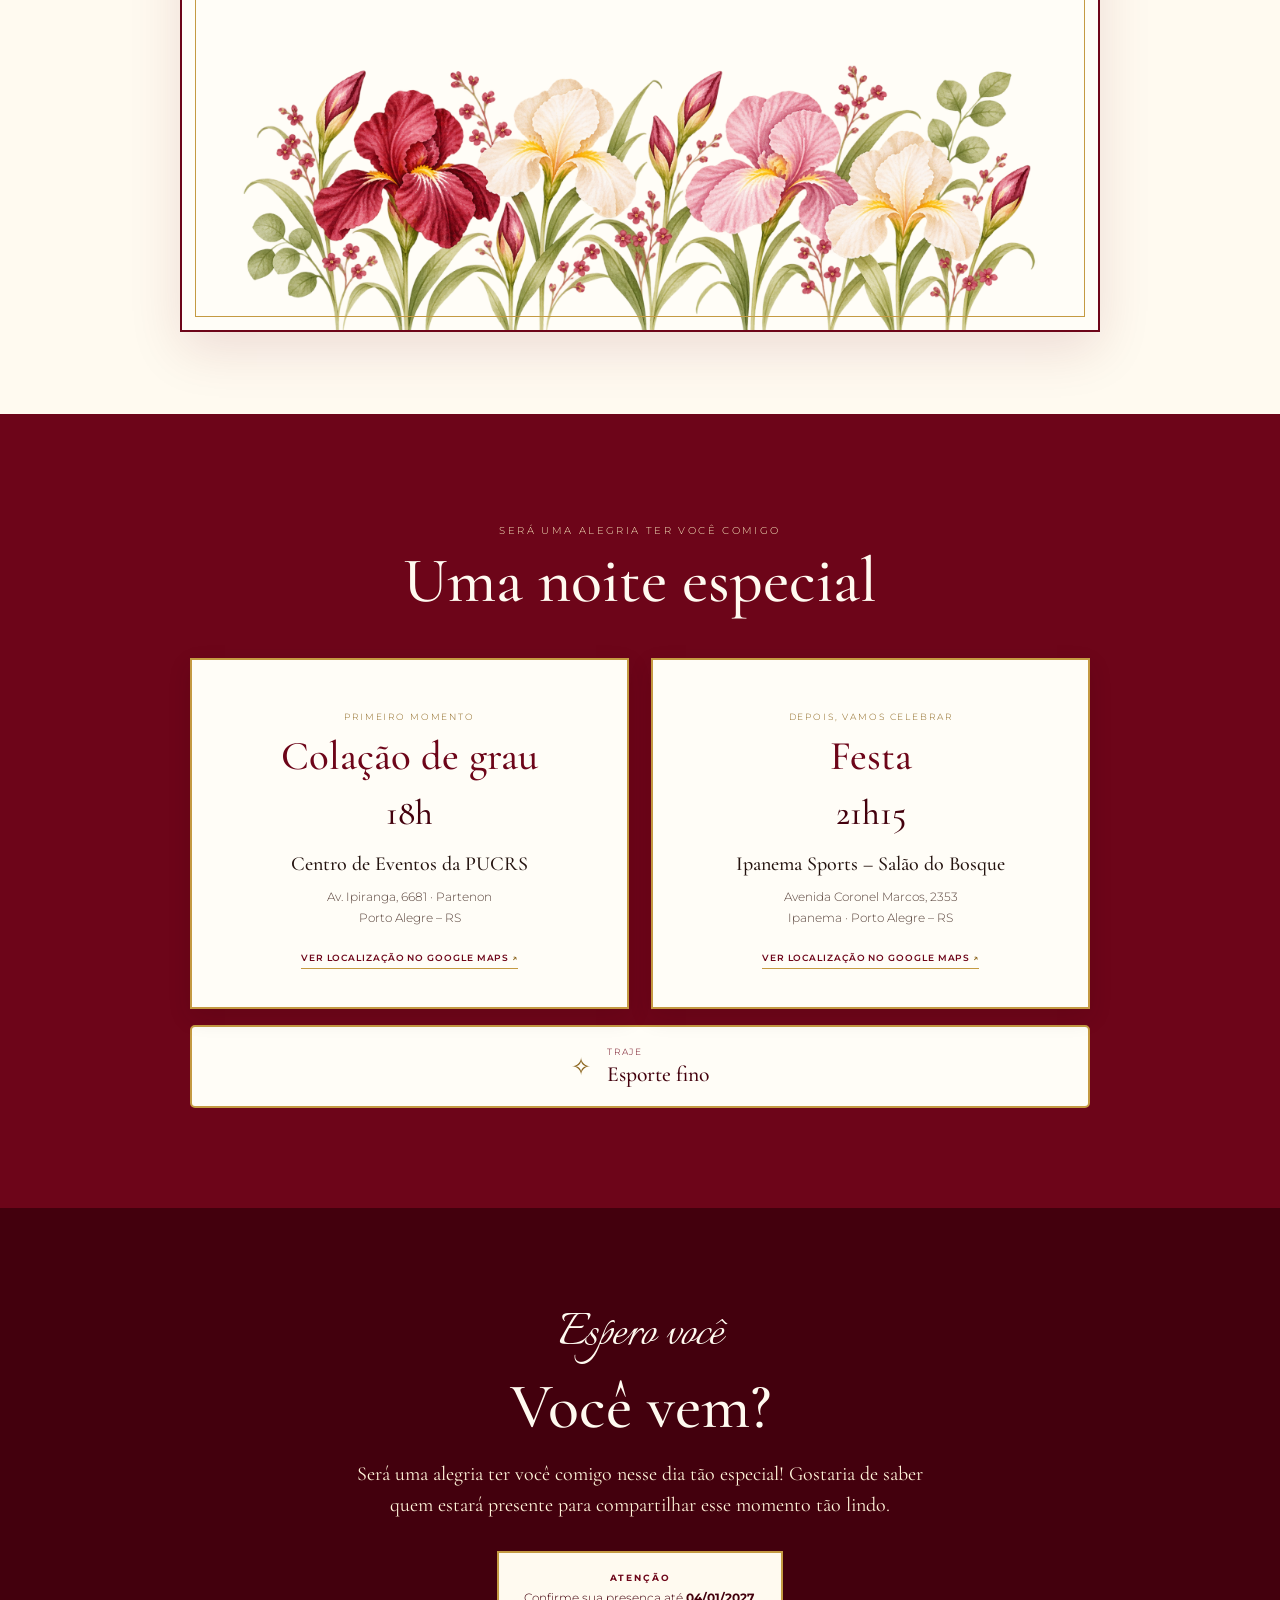
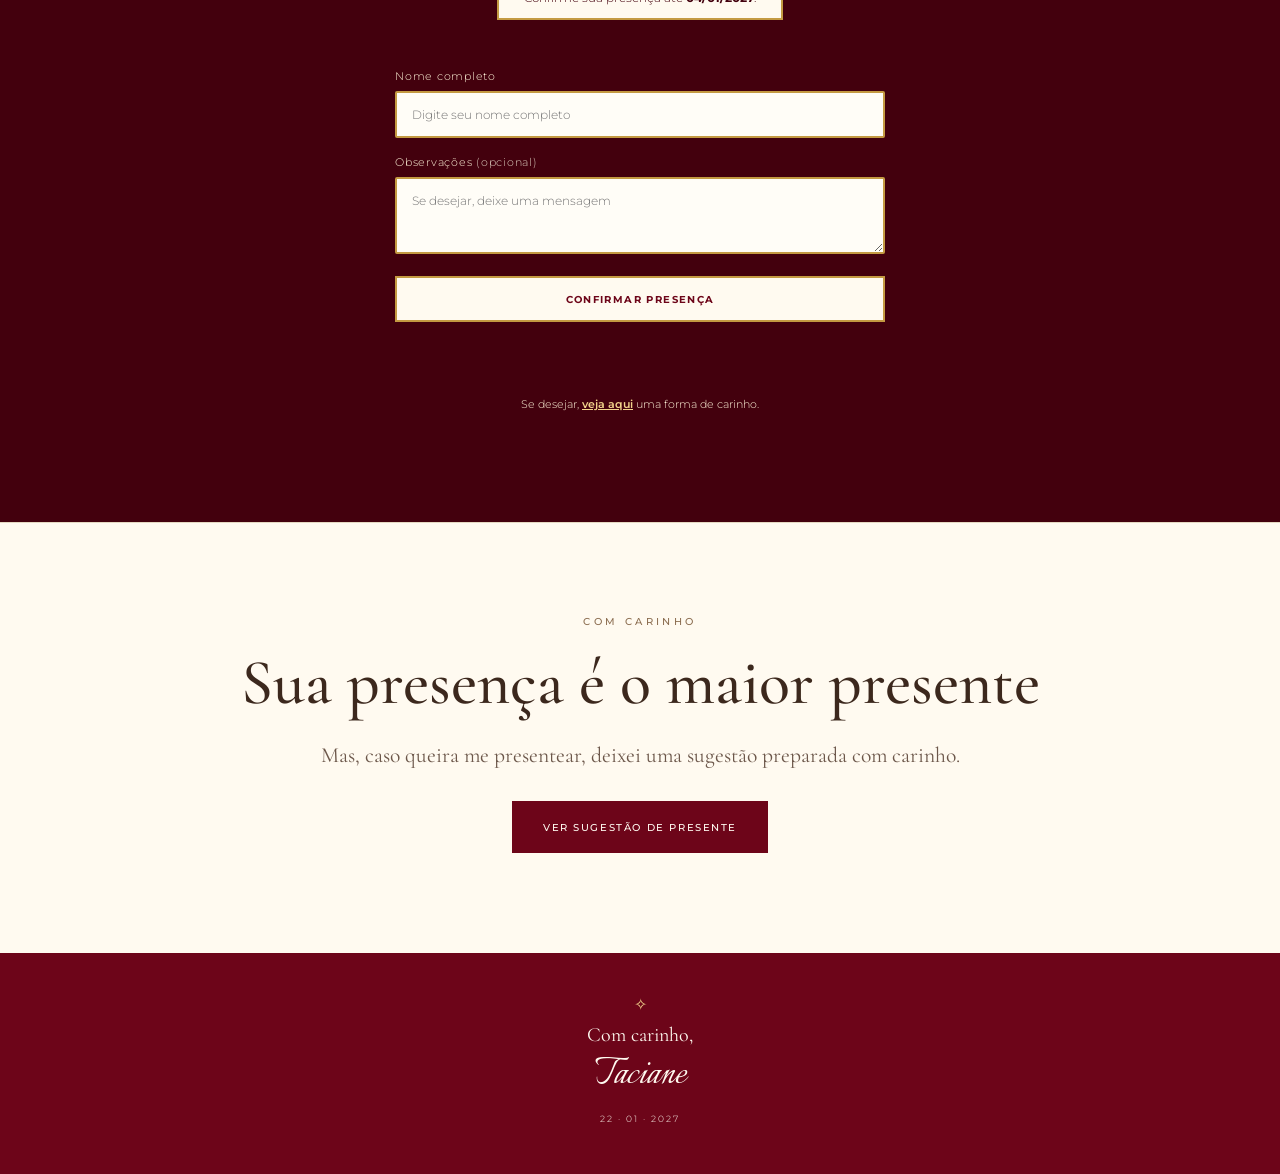
==== commit cb6dad79: "Add files via upload" ====
--- a/index.html
+++ b/index.html
@@ -32,14 +32,9 @@
           <p class="university">Pontifícia Universidade Católica do Rio Grande do Sul</p>
           <div class="ornament"><span></span><i>✧</i><span></span></div>
           <p class="intro">Com o coração cheio de alegria, convido você para celebrar comigo a realização de um sonho.</p>
-          <div class="date-block">
-            <p class="date-month">JANEIRO</p>
-            <p class="date-number">22</p>
-            <p class="date-year">2027</p>
-            <p class="date-place">SEXTA-FEIRA <span>·</span> PORTO ALEGRE</p>
-          </div>
+          <div class="date-block"><p class="date-number">22.01.2027</p><p class="date-place">SEXTA-FEIRA <span>·</span> PORTO ALEGRE</p></div>
         </div>
-        <img class="floral-art" src="assets/flores-aquarela.png" alt="Borda botânica em aquarela com íris bordô, rosa e marfim" aria-hidden="true">
+        <img class="floral-art" src="assets/flores-aquarela.png" alt="Borda botânica em aquarela com íris bordô e flores marfim" aria-hidden="true">
       </div>
     </section>
 
@@ -87,6 +82,13 @@
       </form>
       <p class="gift-invite">Se desejar, <a href="presente.html">veja aqui</a> uma forma de carinho.</p>
     </section>
+
+    <section class="gift-teaser section reveal" aria-label="Presente">
+      <p class="gift-kicker">COM CARINHO</p>
+      <h2>Sua presença é o maior presente</h2>
+      <p>Mas, caso queira me presentear, deixei uma sugestão preparada com carinho.</p>
+      <a class="gift-cta" href="presente.html">VER SUGESTÃO DE PRESENTE</a>
+    </section>
   </main>
   <footer class="footer">
     <span class="footer-flourish">✧</span>
--- a/assets/style.css
+++ b/assets/style.css
@@ -126,3 +126,225 @@
 @media (prefers-reduced-motion: reduce) {
   *, *::before, *::after { scroll-behavior: auto !important; animation-duration: .01ms !important; transition-duration: .01ms !important; }
 }
+
+
+/* AJUSTE FINAL — bordô vivo #6d0519 + marfim. Sem tons rosados ou lilases. */
+:root {
+  --wine: #6d0519;
+  --wine-deep: #43000d;
+  --ivory: #fffaf0;
+  --paper: #fffdf7;
+  --ink: #24130f;
+  --muted: #59443c;
+  --champagne: #c49a42;
+  --sage: #69734b;
+}
+body { background: var(--ivory); color: var(--ink); }
+.invitation { background: #fffaf0; }
+.paper { background: #fffdf7; border: 2px solid #6d0519; box-shadow: 0 18px 50px rgba(109,5,25,.12); }
+.paper:before, .gift-paper:before { border: 1px solid #c49a42; }
+.script-label { color: #6d0519; font-size: clamp(4.6rem, 8vw, 6.2rem); line-height: .95; }
+.graduate-name { color: #6d0519; font-size: clamp(3.2rem, 7vw, 5.2rem); font-weight: 600; }
+.course { color: #6d0519; font-weight: 600; letter-spacing: .38em; }
+.university { color: #43000d; font-weight: 500; }
+.intro { color: #3f251e; }
+.ornament { color: #c49a42; }
+.ornament span { background: #c49a42; }
+.date-block { margin-top: 25px; }
+.date-number {
+  color: #6d0519;
+  font: 600 clamp(5.8rem, 12vw, 9.2rem)/.95 var(--serif);
+  letter-spacing: -.035em;
+  white-space: nowrap;
+  margin: 22px 0 12px;
+}
+.date-place { color: #43000d; font-weight: 600; letter-spacing: .22em; }
+.date-place span { color: #c49a42; }
+.floral-art { height: 265px; object-fit: contain; object-position: center bottom; bottom: 0; z-index: 1; }
+.events { background: #6d0519; color: #fffaf0; }
+.events .eyebrow { color: #f7e8bd; }
+.events .section-title { color: #fffaf0; }
+.event-card { background: #fffdf7; border: 2px solid #c49a42; box-shadow: 0 8px 22px rgba(40,0,8,.12); }
+.event-card h3 { color: #6d0519; font-size: 2.55rem; }
+.event-time { color: #43000d; }
+.venue { color: #24130f; }
+.address { color: #59443c; }
+.card-kicker { color: #8b641c; }
+.text-link { color: #6d0519; border-bottom-color: #c49a42; font-weight: 600; }
+.text-link span { color: #8b641c; }
+.attire { background: #fffdf7; border: 2px solid #c49a42; color: #6d0519; }
+.attire-icon { color: #8b641c; }
+.attire strong { color: #43000d; }
+.rsvp { background: #43000d; color: #fffaf0; }
+.rsvp .script-label, .rsvp .section-title { color: #fffaf0; }
+.rsvp-copy { color: #fff3d9; }
+.deadline { background: #fffaf0; border: 2px solid #c49a42; color: #43000d; }
+.deadline span { color: #6d0519; font-weight: 700; }
+.rsvp-form label { color: #fff3d9; }
+.rsvp-form input, .rsvp-form textarea { background: #fffdf7; border: 2px solid #c49a42; color: #24130f; }
+.button { background: #fffaf0; border: 2px solid #c49a42; color: #6d0519; font-weight: 700; }
+.button:hover { background: #6d0519; border-color: #fffaf0; color: #fffaf0; }
+.rsvp-form .button:hover { color: #fffaf0; }
+.form-feedback, .copy-feedback { color: #fff3d9; }
+.gift-invite { color: #fff3d9; }
+.gift-invite a { color: #f2d28b; font-weight: 600; }
+.footer { background: #6d0519; color: #fffaf0; }
+.footer-flourish { color: #f2d28b; }
+.gift-main { background: #fffaf0; }
+.gift-paper { background: #fffdf7; border: 2px solid #6d0519; }
+.gift-paper h1, .pix-value, .back-link { color: #6d0519; }
+.gift-message { color: #59443c; }
+.pix-label { color: #8b641c; }
+.gift-flowers { height: 190px; object-fit: contain; object-position: center bottom; }
+@media (max-width: 680px) {
+  .paper { min-height: 900px; }
+  .paper-content { padding: 60px 16px 285px; }
+  .script-label { font-size: 4.7rem; }
+  .graduate-name { font-size: clamp(2.9rem, 10vw, 4rem); }
+  .date-number { font-size: clamp(4.4rem, 13vw, 6.3rem); margin-top: 28px; }
+  .date-place { font-size: .58rem; letter-spacing: .12em; }
+  .floral-art { height: 225px; }
+  .events { background: #6d0519; }
+  .event-card h3 { font-size: 2.35rem; }
+}
+
+
+/* Seção de presente — composição editorial inspirada na referência enviada. */
+.gift-teaser {
+  background: #fffaf0;
+  color: #6d0519;
+  text-align: center;
+  padding: 92px 24px 100px;
+  border-top: 1px solid #e5d8c1;
+}
+.gift-kicker {
+  color: #8b6d50;
+  font: 500 .62rem var(--sans);
+  letter-spacing: .34em;
+  margin: 0 0 20px;
+}
+.gift-teaser h2 {
+  color: #3c281d;
+  font: 500 clamp(2.4rem, 5.4vw, 4rem)/1.12 var(--serif);
+  margin: 0 auto 20px;
+}
+.gift-teaser > p:not(.gift-kicker) {
+  color: #6c574a;
+  font: 400 clamp(1.05rem, 2vw, 1.35rem)/1.5 var(--serif);
+  margin: 0 auto 30px;
+}
+.gift-cta {
+  display: inline-flex;
+  align-items: center;
+  justify-content: center;
+  min-height: 52px;
+  padding: 0 30px;
+  background: #6d0519;
+  border: 1px solid #6d0519;
+  color: #fffaf0;
+  text-decoration: none;
+  font: 500 .62rem var(--sans);
+  letter-spacing: .16em;
+  transition: background .25s, color .25s, transform .25s;
+}
+.gift-cta:hover {
+  background: #fffaf0;
+  color: #6d0519;
+  transform: translateY(-2px);
+}
+.gift-detail {
+  min-height: 100vh;
+  background: #fffaf0;
+  padding: 34px 22px 48px;
+  display: flex;
+  flex-direction: column;
+  align-items: center;
+  justify-content: center;
+}
+.gift-detail-card {
+  width: min(100%, 850px);
+  text-align: center;
+  padding: 65px 36px 58px;
+  background: #fffdf7;
+  border: 1px solid #d9c7a5;
+  box-shadow: 0 18px 55px rgba(65,28,15,.07);
+}
+.gift-detail-card h1 {
+  color: #3c281d;
+  font: 500 clamp(2.5rem, 6vw, 4.4rem)/1.1 var(--serif);
+  margin: 0 auto 20px;
+}
+.gift-detail-intro {
+  color: #6c574a;
+  font: 400 clamp(1.05rem, 2vw, 1.4rem)/1.5 var(--serif);
+  margin: 0 auto;
+}
+.gift-divider {
+  display: flex;
+  align-items: center;
+  justify-content: center;
+  gap: 14px;
+  color: #b58b45;
+  margin: 28px auto;
+}
+.gift-divider:before, .gift-divider:after {
+  content: "";
+  width: 52px;
+  height: 1px;
+  background: #c8a96e;
+}
+.gift-suggestion-label {
+  color: #6d0519;
+  font: 600 .62rem var(--sans);
+  letter-spacing: .22em;
+  margin: 0 0 13px;
+}
+.gift-detail-copy {
+  color: #6c574a;
+  font: 400 1.12rem/1.5 var(--serif);
+  max-width: 520px;
+  margin: 0 auto 25px;
+}
+.pix-panel {
+  width: min(100%, 470px);
+  margin: 0 auto;
+  padding: 26px 24px 18px;
+  background: #f7f0e3;
+  border: 1px solid #c8a96e;
+}
+.pix-panel .pix-label {
+  display: block;
+  color: #6d0519;
+  font: 600 .62rem var(--sans);
+  letter-spacing: .22em;
+}
+.pix-panel .pix-value {
+  display: block;
+  color: #6d0519;
+  font: 600 clamp(1.45rem, 4vw, 2rem) var(--serif);
+  letter-spacing: .08em;
+  margin: 13px 0 18px;
+}
+.pix-copy-button {
+  min-width: 220px;
+  min-height: 48px;
+  font-size: .6rem;
+}
+.gift-detail .copy-feedback {
+  color: #6d0519;
+  margin: 10px 0 0;
+  min-height: 1.3em;
+}
+.gift-thanks {
+  color: #6c574a;
+  font: italic 1.2rem var(--serif);
+  margin: 28px 0 0;
+}
+.gift-back-bottom { margin-top: 25px; }
+@media (max-width: 600px) {
+  .gift-teaser { padding: 72px 22px 78px; }
+  .gift-detail { padding: 20px 14px 30px; }
+  .gift-detail-card { padding: 48px 20px 42px; }
+  .gift-detail-card h1 { font-size: 2.7rem; }
+  .pix-panel { padding: 22px 14px 15px; }
+}
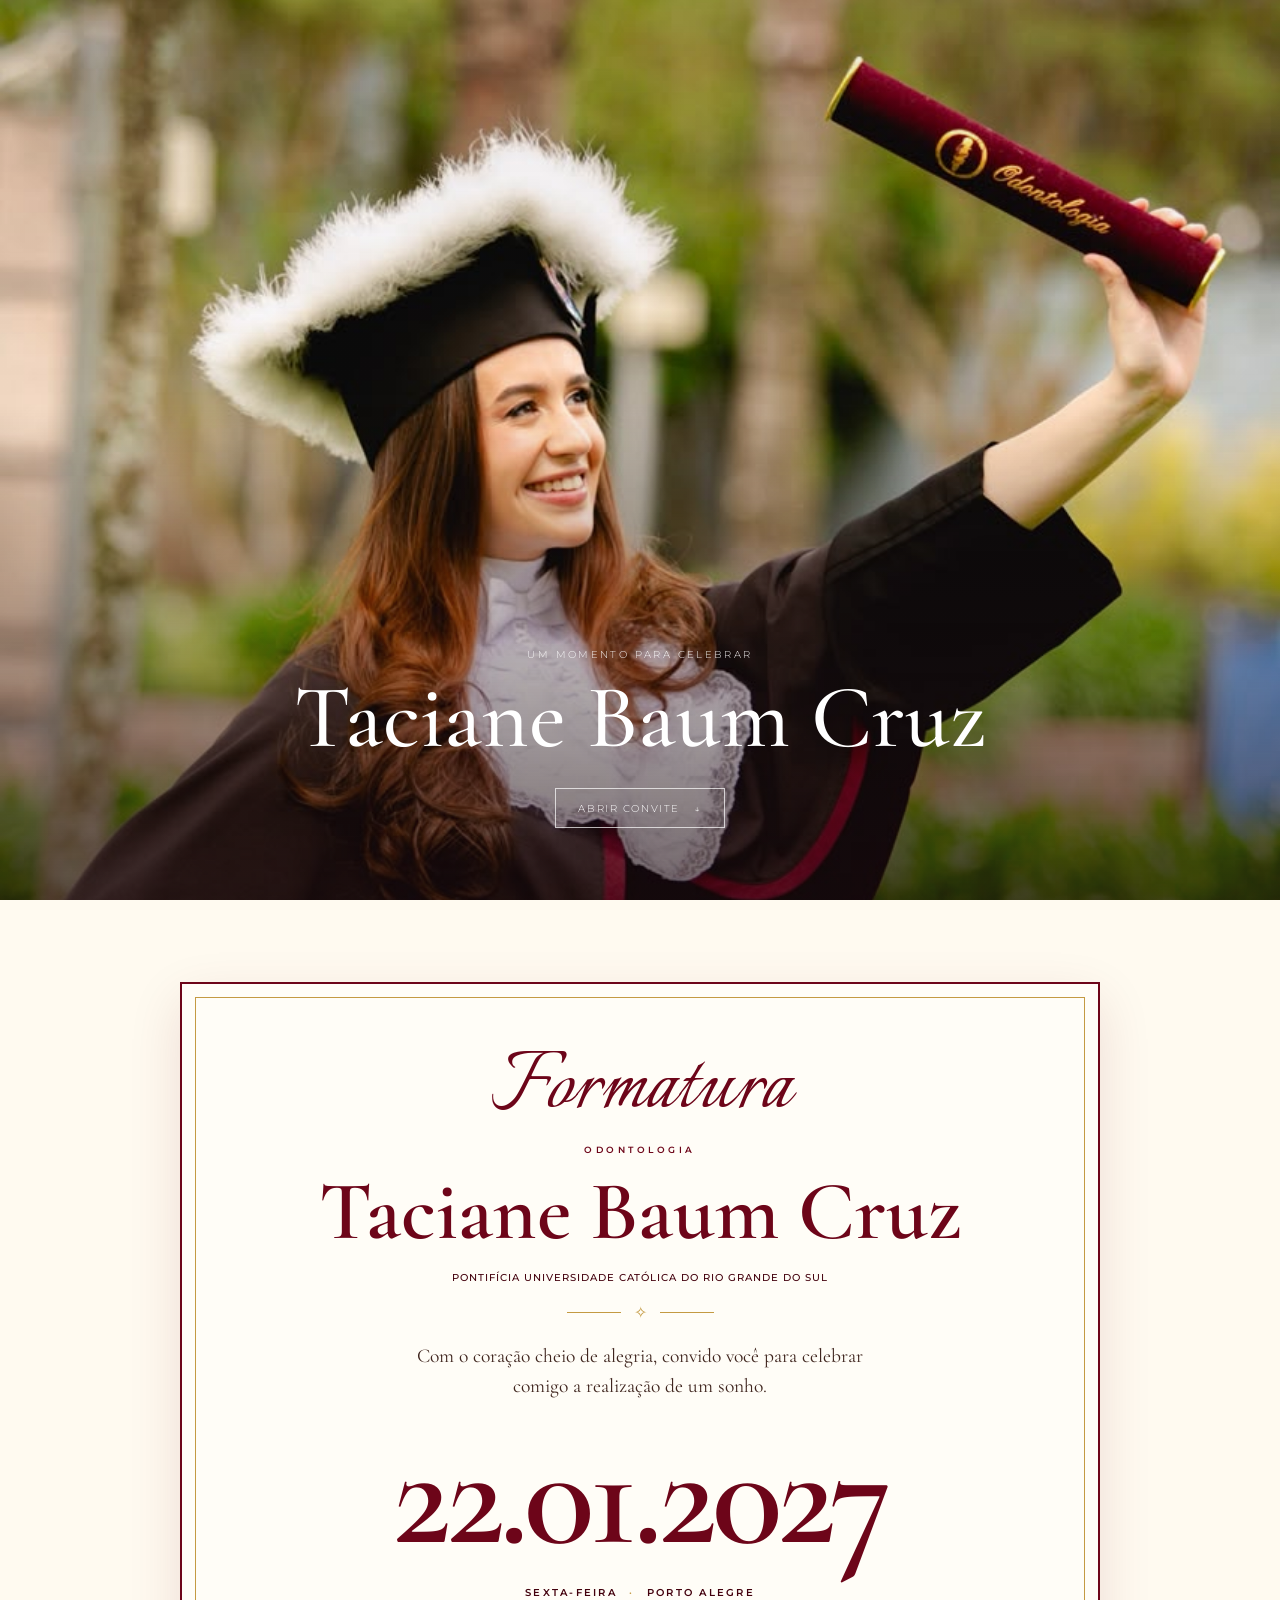
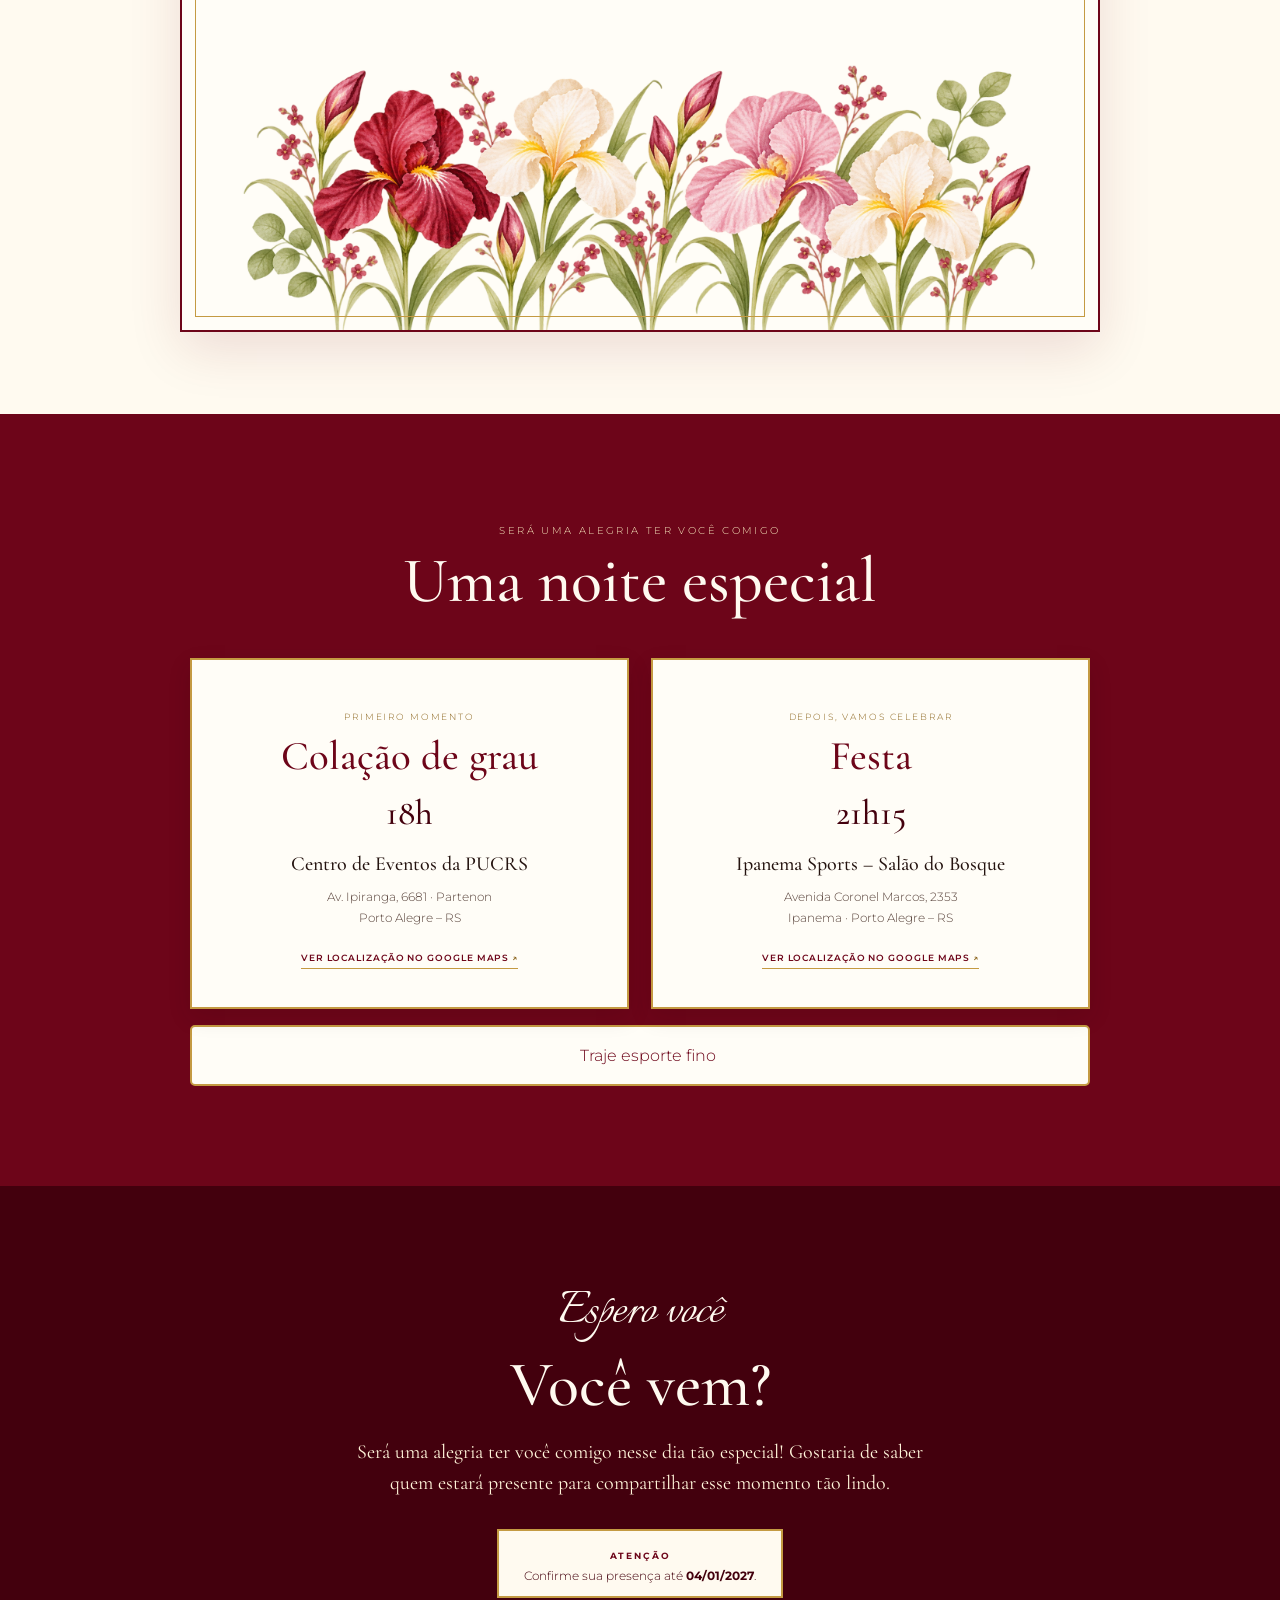
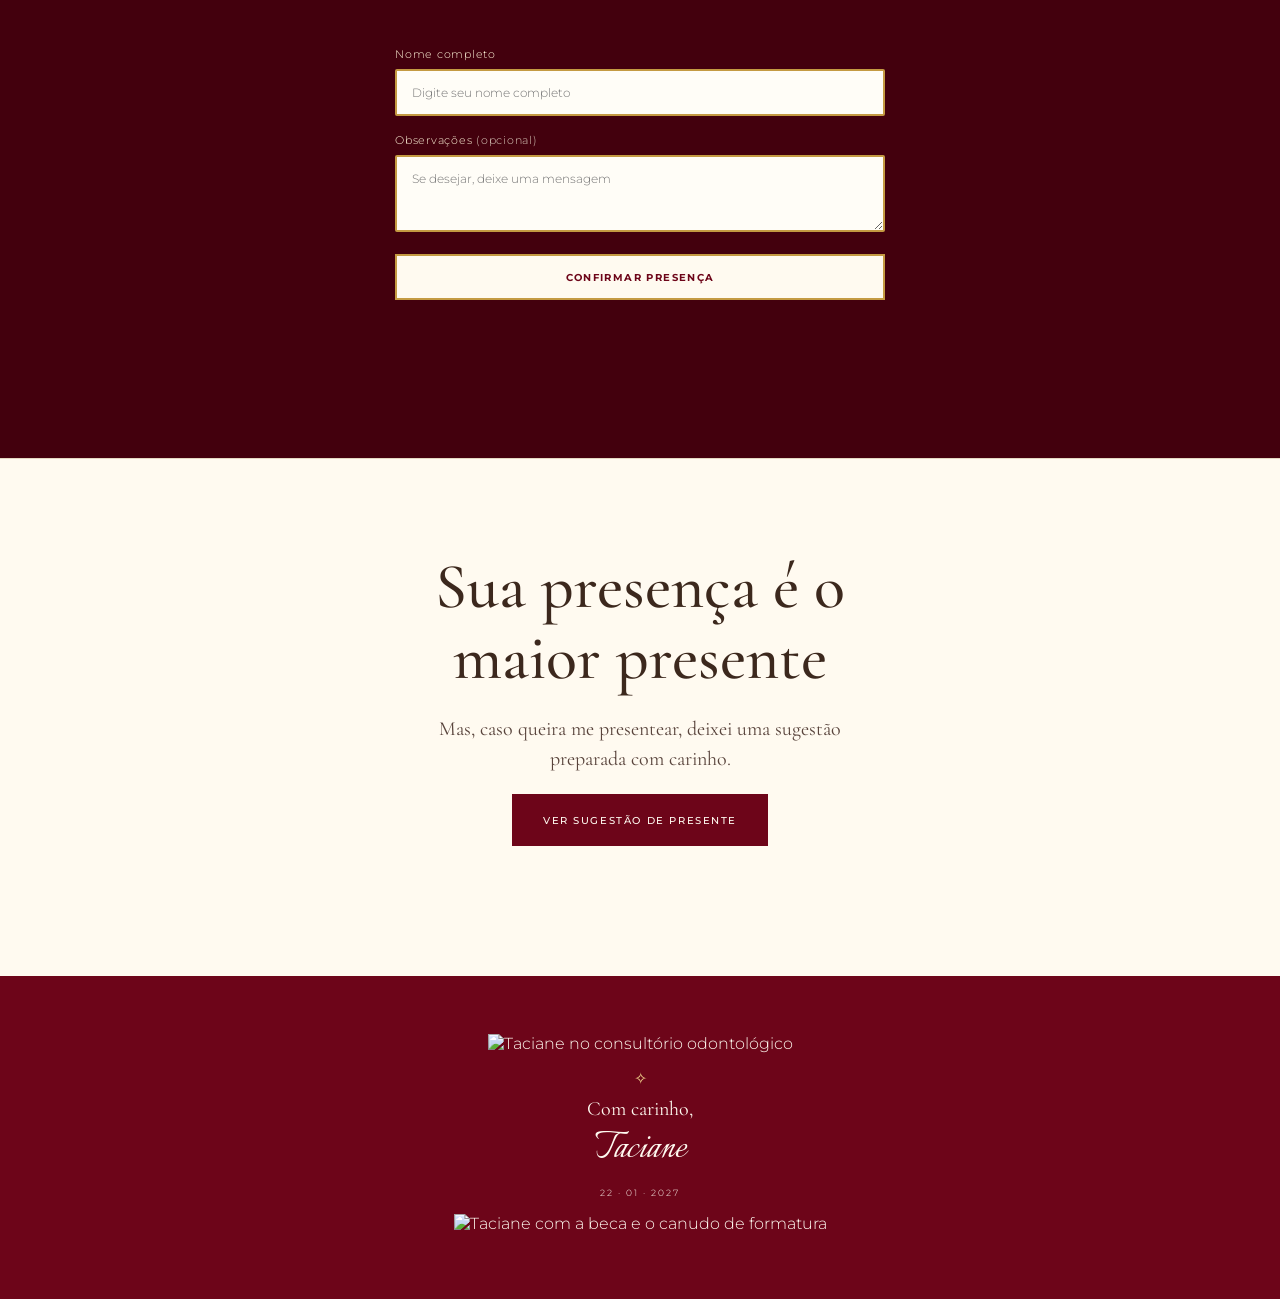
==== commit 30424968: "Add files via upload" ====
--- a/index.html
+++ b/index.html
@@ -8,7 +8,7 @@
   <title>Formatura | Taciane Baum Cruz</title>
   <link rel="preconnect" href="https://fonts.googleapis.com">
   <link rel="preconnect" href="https://fonts.gstatic.com" crossorigin>
-  <link href="https://fonts.googleapis.com/css2?family=Cormorant+Garamond:wght@400;500;600&family=Italianno&family=Montserrat:wght@300;400;500;600&display=swap" rel="stylesheet">
+  <link href="https://fonts.googleapis.com/css2?family=Bodoni+Moda:wght@400;500&family=Cormorant+Garamond:wght@400;500;600&family=Italianno&family=Montserrat:wght@300;400;500;600&display=swap" rel="stylesheet">
   <link rel="stylesheet" href="assets/style.css">
 </head>
 <body>
@@ -60,8 +60,8 @@
         </article>
       </div>
       <div class="attire">
-        <span class="attire-icon" aria-hidden="true">✧</span>
-        <div><span class="attire-label">Traje</span><strong>Esporte fino</strong></div>
+        <span class="attire-icons" aria-hidden="true"><img src="assets/icone-blazer.png" alt=""></span>
+        <div class="attire-text"><span>Traje esporte fino</span></div>
       </div>
     </section>
 
@@ -80,21 +80,32 @@
         <button class="button" type="submit" id="submit-button">Confirmar presença</button>
         <p class="form-feedback" id="form-feedback" role="status" aria-live="polite"></p>
       </form>
-      <p class="gift-invite">Se desejar, <a href="presente.html">veja aqui</a> uma forma de carinho.</p>
-    </section>
+</section>
 
     <section class="gift-teaser section reveal" aria-label="Presente">
-      <p class="gift-kicker">COM CARINHO</p>
-      <h2>Sua presença é o maior presente</h2>
-      <p>Mas, caso queira me presentear, deixei uma sugestão preparada com carinho.</p>
-      <a class="gift-cta" href="presente.html">VER SUGESTÃO DE PRESENTE</a>
+      <div class="gift-message">
+        
+        <h2>Sua presença é o maior presente</h2>
+        <p>Mas, caso queira me presentear, deixei uma sugestão preparada com carinho.</p>
+        <a class="gift-cta" href="presente.html">VER SUGESTÃO DE PRESENTE</a>
+      </div>
     </section>
   </main>
   <footer class="footer">
-    <span class="footer-flourish">✧</span>
-    <p>Com carinho,</p>
-    <strong>Taciane</strong>
-    <small>22 · 01 · 2027</small>
+    <div class="footer-gallery">
+      <figure class="footer-photo-frame">
+        <img src="assets/taci-consultorio.jpeg" alt="Taciane no consultório odontológico">
+      </figure>
+      <div class="footer-signature">
+        <span class="footer-flourish">✧</span>
+        <p>Com carinho,</p>
+        <strong>Taciane</strong>
+        <small>22 · 01 · 2027</small>
+      </div>
+      <figure class="footer-photo-frame">
+        <img src="assets/taci-canudo.jpeg" alt="Taciane com a beca e o canudo de formatura">
+      </figure>
+    </div>
   </footer>
   <script src="assets/script.js"></script>
 </body>
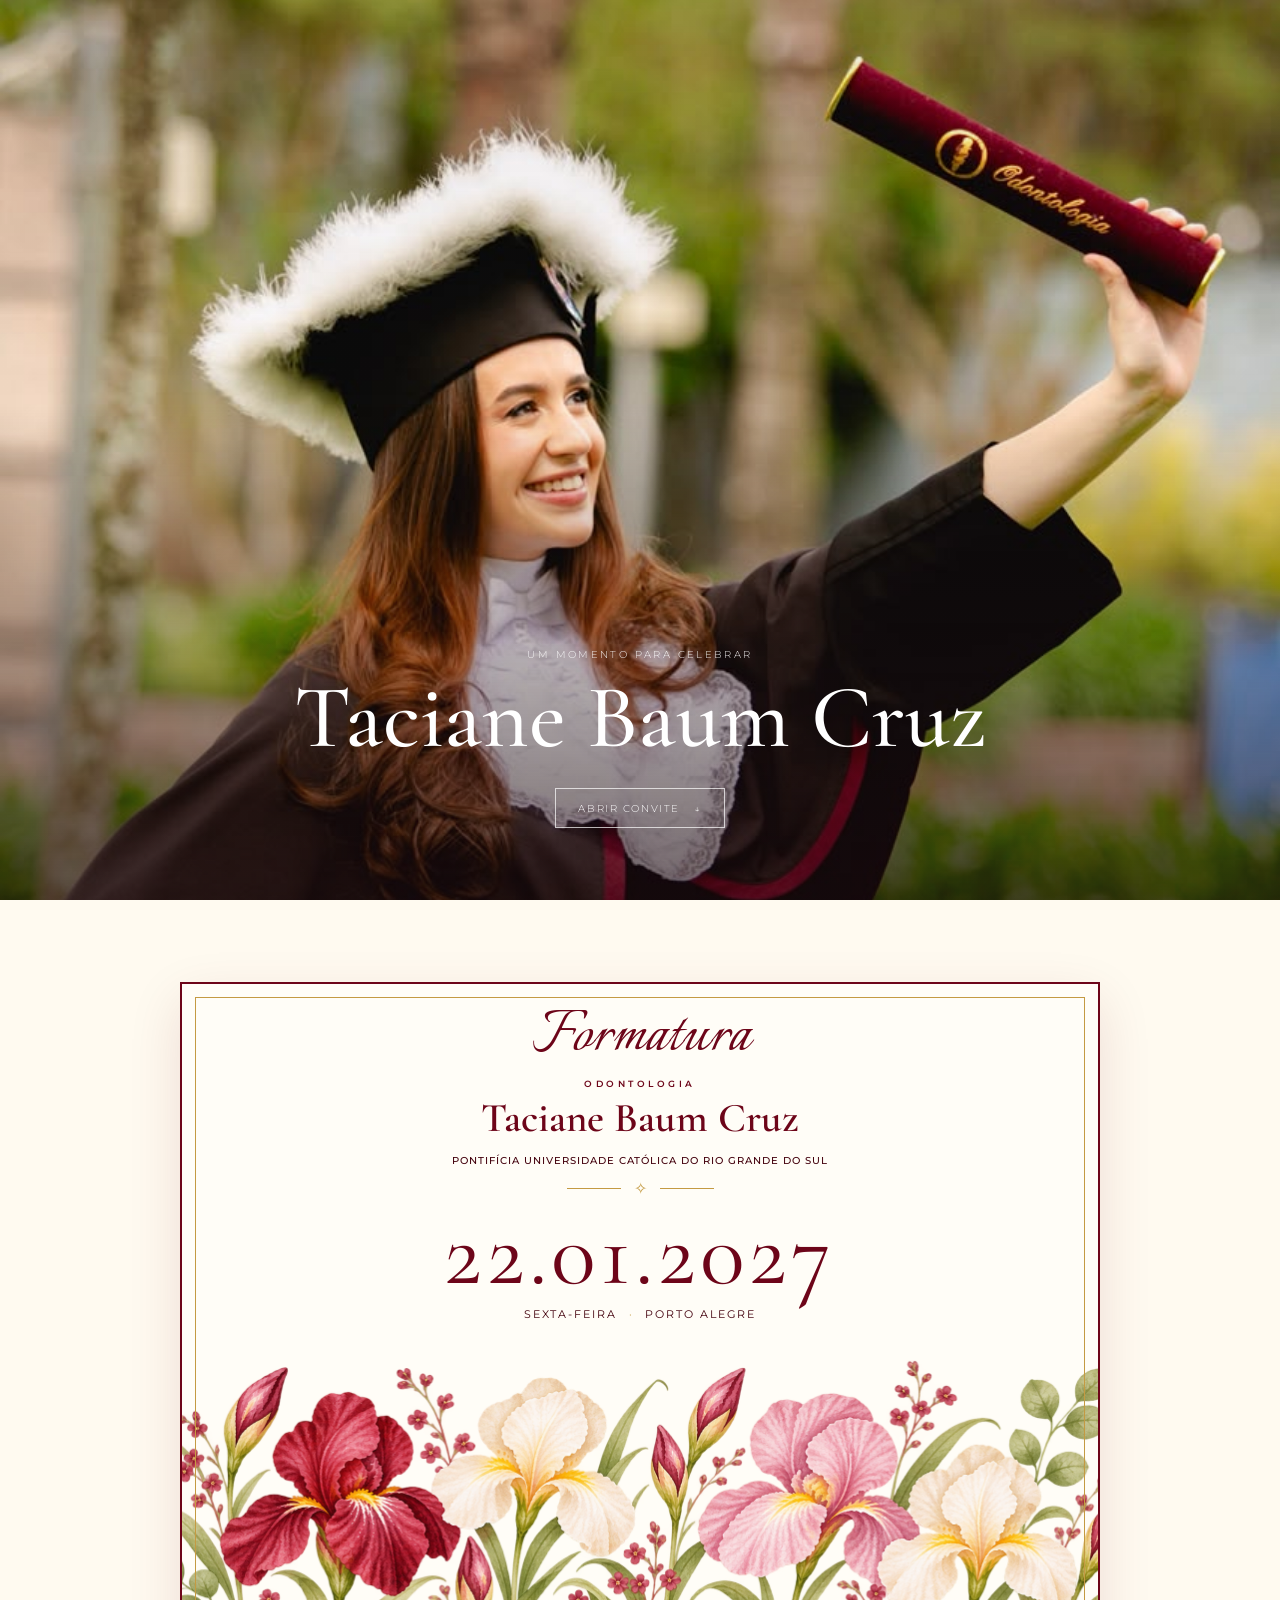
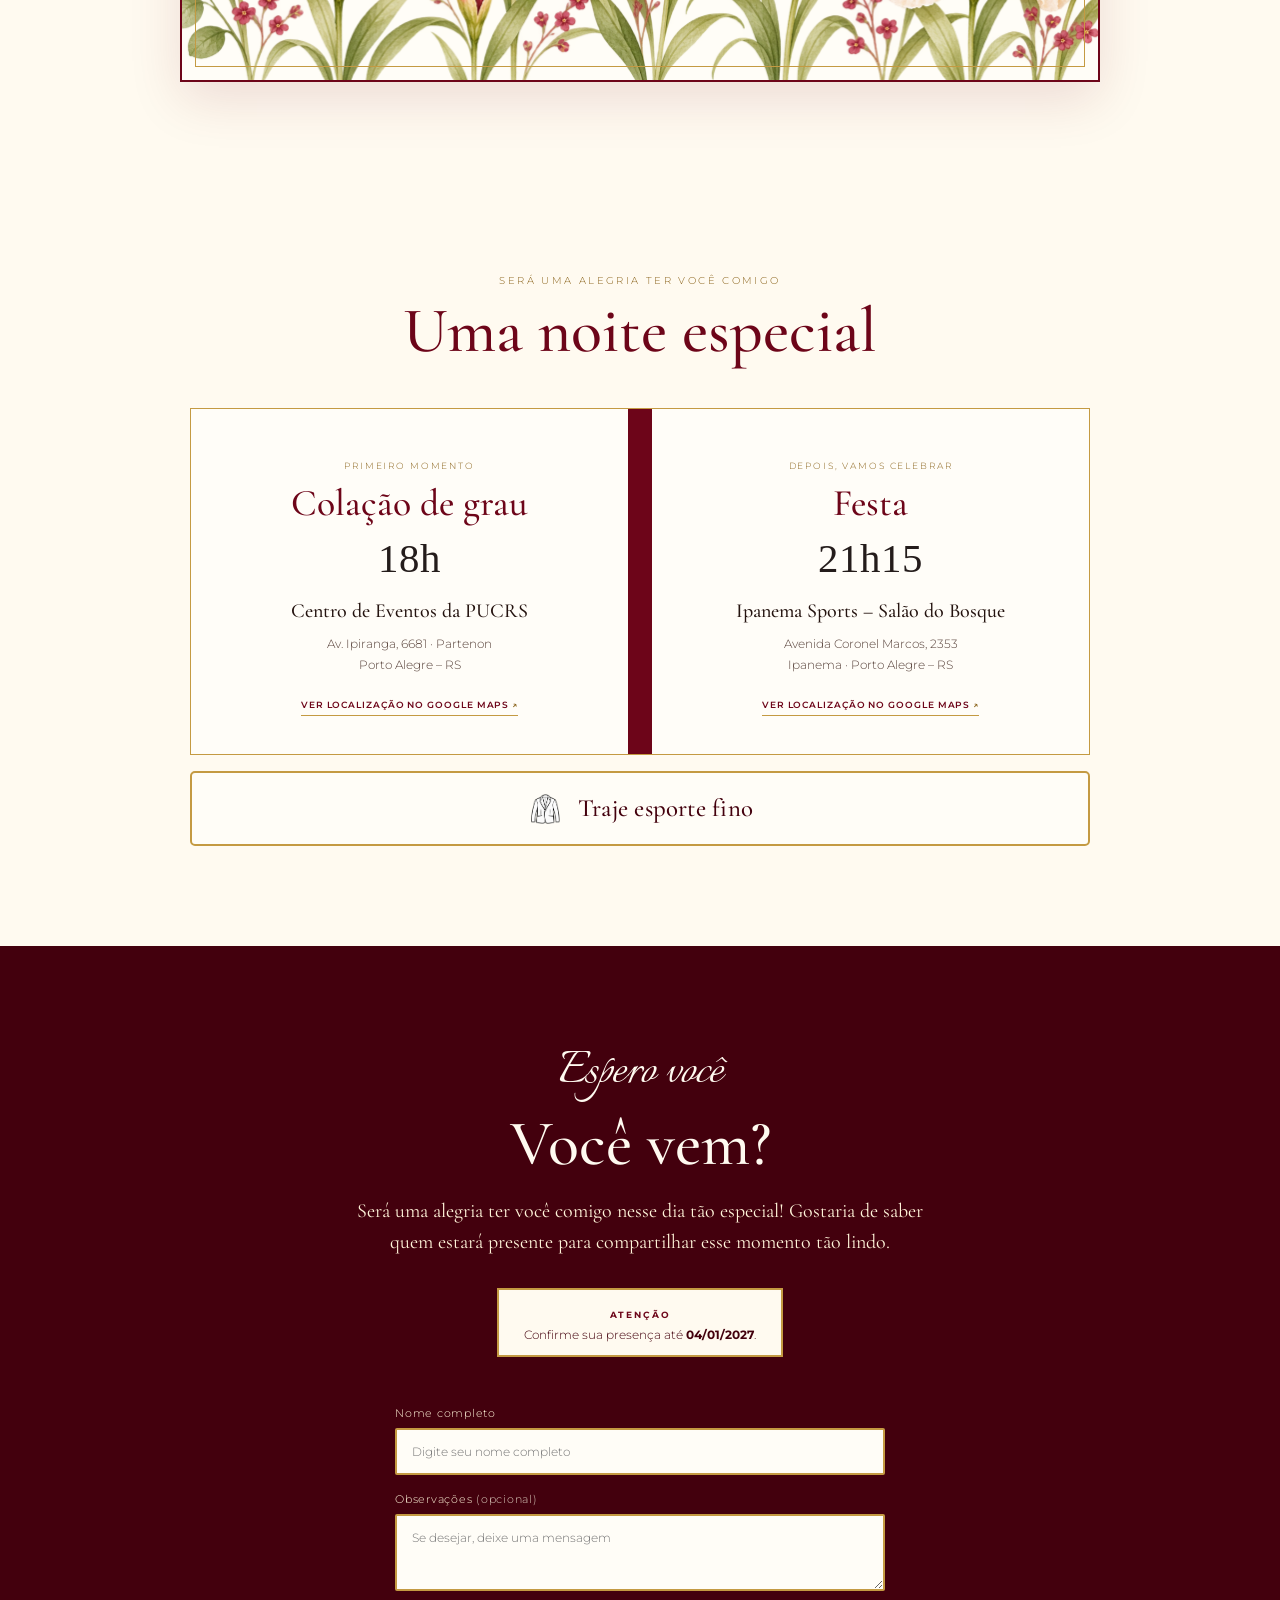
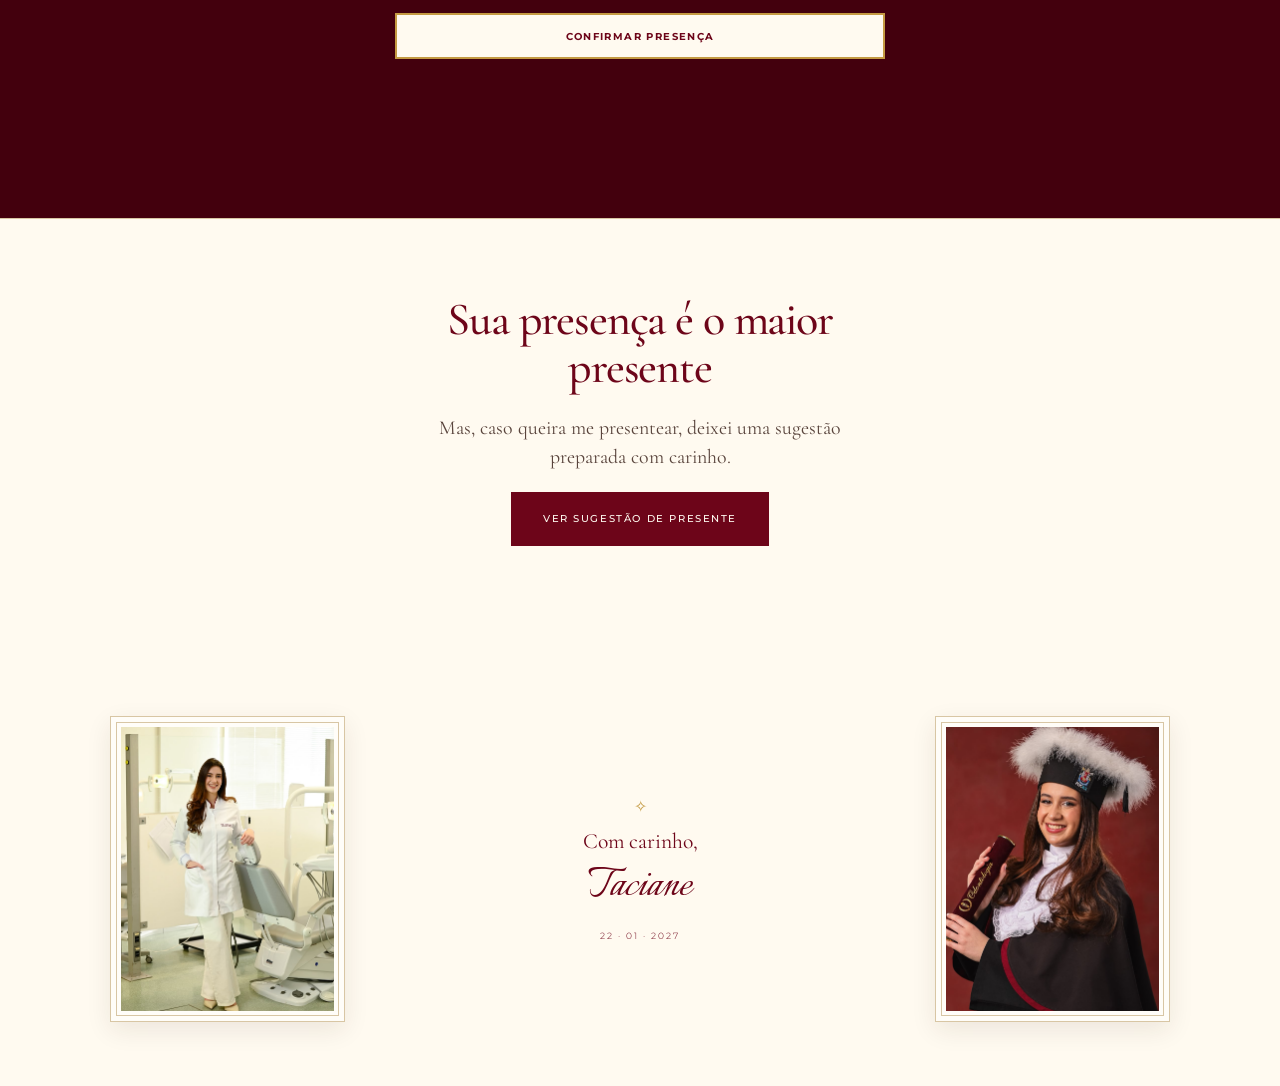
==== commit b80435ab: "Add files via upload" ====
--- a/index.html
+++ b/index.html
@@ -4,6 +4,21 @@
   <meta charset="utf-8">
   <meta name="viewport" content="width=device-width, initial-scale=1">
   <meta name="theme-color" content="#6d0519">
+  <script>
+    // O convite sempre abre pela foto de capa, inclusive em celulares que
+    // restauram a posição anterior ou preservam uma âncora na URL.
+    if ("scrollRestoration" in history) history.scrollRestoration = "manual";
+    if (location.hash) history.replaceState(null, "", location.pathname + location.search);
+    function startAtCover() {
+      window.scrollTo(0, 0);
+      requestAnimationFrame(function () { window.scrollTo(0, 0); });
+      setTimeout(function () { window.scrollTo(0, 0); }, 80);
+      setTimeout(function () { window.scrollTo(0, 0); }, 260);
+    }
+    window.addEventListener("DOMContentLoaded", startAtCover, { once: true });
+    window.addEventListener("load", startAtCover, { once: true });
+    window.addEventListener("pageshow", startAtCover);
+  </script>
   <meta name="description" content="Convite de formatura em Odontologia de Taciane Baum Cruz.">
   <title>Formatura | Taciane Baum Cruz</title>
   <link rel="preconnect" href="https://fonts.googleapis.com">
@@ -34,7 +49,7 @@
           <p class="intro">Com o coração cheio de alegria, convido você para celebrar comigo a realização de um sonho.</p>
           <div class="date-block"><p class="date-number">22.01.2027</p><p class="date-place">SEXTA-FEIRA <span>·</span> PORTO ALEGRE</p></div>
         </div>
-        <img class="floral-art" src="assets/flores-aquarela.png" alt="Borda botânica em aquarela com íris bordô e flores marfim" aria-hidden="true">
+        <img class="floral-art" src="assets/flores-aquarela-cortada.png" alt="Borda botânica em aquarela com íris bordô e flores marfim" aria-hidden="true">
       </div>
     </section>
 
--- a/assets/style.css
+++ b/assets/style.css
@@ -348,3 +348,1071 @@
   .gift-detail-card h1 { font-size: 2.7rem; }
   .pix-panel { padding: 22px 14px 15px; }
 }
+
+
+/* REFINAMENTO DA SEÇÃO PRESENTE — mesma tipografia e linguagem do convite. */
+.gift-teaser {
+  background: #fffaf0;
+  color: #6d0519;
+  text-align: center;
+  padding: 92px 24px 104px;
+  border-top: 1px solid #d8c6a4;
+}
+.gift-teaser .gift-kicker,
+.gift-detail .gift-kicker {
+  color: #6d0519;
+  font: 500 .62rem/1.4 var(--sans);
+  letter-spacing: .32em;
+  margin: 0 0 23px;
+}
+.gift-teaser h2 {
+  max-width: 900px;
+  color: #6d0519;
+  font: 500 clamp(2.8rem, 6vw, 4.7rem)/1.03 var(--serif);
+  letter-spacing: -.025em;
+  margin: 0 auto 22px;
+}
+.gift-teaser > p:not(.gift-kicker) {
+  max-width: 760px;
+  color: #4d0715;
+  font: 400 clamp(1.2rem, 2.2vw, 1.55rem)/1.35 var(--serif);
+  margin: 0 auto 32px;
+}
+.gift-cta {
+  min-height: 54px;
+  padding: 0 31px;
+  background: #6d0519;
+  border: 1px solid #6d0519;
+  color: #fffaf0;
+  font: 500 .62rem/1 var(--sans);
+  letter-spacing: .16em;
+  border-radius: 0;
+  box-shadow: none;
+}
+.gift-cta:hover {
+  background: #fffaf0;
+  color: #6d0519;
+}
+.gift-detail {
+  background: #fffaf0;
+}
+.gift-detail-card {
+  max-width: 850px;
+  background: #fffdf7;
+  border: 1px solid #d8c6a4;
+  box-shadow: none;
+  padding: 68px 38px 62px;
+}
+.gift-detail-card h1 {
+  color: #6d0519;
+  font: 500 clamp(2.8rem, 6vw, 4.5rem)/1.04 var(--serif);
+  letter-spacing: -.025em;
+}
+.gift-detail-intro,
+.gift-detail-copy,
+.gift-thanks {
+  color: #4d0715;
+  font-family: var(--serif);
+}
+.gift-detail-intro { font-size: clamp(1.2rem, 2.2vw, 1.5rem); }
+.gift-divider { color: #b99a62; }
+.gift-divider:before, .gift-divider:after { background: #b99a62; }
+.gift-suggestion-label {
+  color: #6d0519;
+  font-family: var(--sans);
+  letter-spacing: .2em;
+}
+.pix-panel {
+  background: #f7f2e8;
+  border: 1px solid #b99a62;
+  border-radius: 0;
+}
+.pix-panel .pix-label { color: #6d0519; font-family: var(--sans); }
+.pix-panel .pix-value {
+  color: #6d0519;
+  font: 600 clamp(1.5rem, 4vw, 2rem) var(--serif);
+}
+.gift-detail .copy-feedback { color: #6d0519; font-family: var(--sans); }
+.gift-thanks { font-size: 1.25rem; }
+@media (max-width: 600px) {
+  .gift-teaser { padding: 72px 22px 80px; }
+  .gift-teaser h2 { font-size: clamp(2.65rem, 10vw, 3.5rem); }
+  .gift-detail-card { padding: 50px 20px 44px; }
+  .gift-detail-card h1 { font-size: clamp(2.6rem, 10vw, 3.5rem); }
+}
+
+
+/* Ajustes finais aprovados: cartão mais compacto, data delicada e ícones de traje. */
+.paper {
+  min-height: 820px;
+}
+.paper-content {
+  padding: 48px 28px 300px;
+}
+.date-number {
+  color: #6d0519;
+  font-family: var(--serif);
+  font-size: clamp(5.2rem, 9.3vw, 7.1rem);
+  font-weight: 400;
+  line-height: .98;
+  letter-spacing: .005em;
+  margin: 24px 0 10px;
+}
+.date-place {
+  font-weight: 400;
+  letter-spacing: .2em;
+}
+.floral-art {
+  width: 100%;
+  height: 285px;
+  object-fit: contain;
+  object-position: center bottom;
+}
+.attire {
+  gap: 18px;
+}
+.attire-icons {
+  display: inline-flex;
+  align-items: center;
+  gap: 7px;
+  color: #6d0519;
+  flex: 0 0 auto;
+}
+.attire-icons svg {
+  width: 25px;
+  height: 31px;
+  fill: none;
+  stroke: currentColor;
+  stroke-width: 1.6;
+  stroke-linecap: round;
+  stroke-linejoin: round;
+}
+@media (max-width: 680px) {
+  .paper {
+    min-height: 760px;
+  }
+  .paper-content {
+    padding: 43px 16px 220px;
+  }
+  .date-number {
+    font-size: clamp(3.9rem, 11.2vw, 5.2rem);
+    letter-spacing: 0;
+    margin-top: 22px;
+  }
+  .date-place {
+    font-size: .54rem;
+    letter-spacing: .12em;
+  }
+  .floral-art {
+    height: 205px;
+    width: 100%;
+    object-fit: contain;
+  }
+  .attire-icons svg {
+    width: 23px;
+    height: 29px;
+  }
+}
+
+/* Refinamento de espaçamento: texto totalmente livre da borda floral. */
+.paper { min-height: 900px; }
+.paper-content { padding: 48px 28px 315px; }
+.date-number {
+  font-family: var(--serif);
+  font-weight: 400;
+  font-size: clamp(5.1rem, 9vw, 6.8rem);
+  line-height: 1;
+  letter-spacing: .01em;
+  margin: 17px 0 8px;
+}
+.floral-art { height: 285px; object-fit: contain; }
+@media (max-width: 680px) {
+  .paper { min-height: 820px; }
+  .paper-content { padding: 43px 16px 225px; }
+  .date-number { font-size: clamp(3.7rem, 10.8vw, 5rem); margin-top: 18px; }
+  .floral-art { height: 195px; }
+}
+
+
+/* Ajuste de proporção do cartão: flores integradas ao rodapé, sem grande área vazia. */
+.paper { min-height: 760px; }
+.paper-content { padding: 52px 28px 24px; }
+.date-number {
+  font-family: "Bodoni Moda", "Bodoni MT", "Times New Roman", serif;
+  font-weight: 400;
+  font-size: clamp(5rem, 10.5vw, 7.2rem);
+  line-height: 1.02;
+  letter-spacing: .015em;
+  margin: 20px 0 8px;
+}
+.date-place { margin-top: 10px; }
+.floral-art { height: 225px; object-fit: contain; object-position: center bottom; }
+@media (max-width: 680px) {
+  .paper { min-height: 820px; }
+  .paper-content { padding: 48px 17px 215px; }
+  .date-number {
+    font-size: clamp(4.1rem, 12vw, 5.8rem);
+    letter-spacing: 0;
+    margin-top: 22px;
+  }
+  .floral-art { height: 205px; }
+}
+
+/* Último refinamento do cartão floral: proporção compacta e flores encostadas ao rodapé. */
+.paper { min-height: 830px; }
+.paper-content { padding: 48px 28px 20px; }
+.floral-art {
+  width: 100%;
+  height: auto;
+  max-height: 300px;
+  object-fit: contain;
+  object-position: center bottom;
+}
+.date-number {
+  font-family: "Bodoni Moda", "Bodoni MT", "Times New Roman", serif;
+  font-size: clamp(5rem, 10.5vw, 7.1rem);
+  font-weight: 400;
+  line-height: 1.02;
+  letter-spacing: .015em;
+}
+@media (max-width: 680px) {
+  .paper { min-height: 780px; }
+  .paper-content { padding: 43px 16px 150px; }
+  .floral-art { max-height: 165px; }
+  .date-number { font-size: clamp(4rem, 12vw, 5.4rem); }
+}
+
+
+/* Tipografia delicada para os horários dos eventos e ícone de traje enviado. */
+.event-time {
+  font-family: "Cormorant Garamond", Georgia, serif;
+  font-size: clamp(2.35rem, 4vw, 2.85rem);
+  font-weight: 400;
+  line-height: 1;
+  letter-spacing: .015em;
+  color: #43000d;
+  margin: 12px 0 18px;
+}
+.attire-icons {
+  display: inline-flex;
+  align-items: center;
+  justify-content: center;
+  flex: 0 0 auto;
+}
+.attire-icons img {
+  display: block;
+  width: 43px;
+  height: 43px;
+  object-fit: contain;
+  filter: grayscale(1);
+}
+@media (max-width: 680px) {
+  .event-time { font-size: 2.35rem; }
+  .attire-icons img { width: 38px; height: 38px; }
+}
+
+
+/* Traje em uma única linha, com o ícone alinhado verticalmente ao texto. */
+.attire {
+  display: flex;
+  flex-direction: row;
+  align-items: center;
+  justify-content: center;
+  gap: 13px;
+  flex-wrap: nowrap;
+  white-space: nowrap;
+}
+.attire > div {
+  display: inline-flex;
+  align-items: baseline;
+  gap: 7px;
+  white-space: nowrap;
+}
+.attire-label {
+  display: inline;
+  margin: 0;
+  white-space: nowrap;
+}
+.attire strong {
+  display: inline;
+  white-space: nowrap;
+}
+.attire-icons img {
+  width: 38px;
+  height: 38px;
+}
+@media (max-width: 420px) {
+  .attire { gap: 8px; padding: 15px 10px; }
+  .attire-icons img { width: 32px; height: 32px; }
+  .attire > div { gap: 5px; }
+}
+
+
+/* Traje em uma única linha, com tipografia uniforme. */
+.attire {
+  display: flex;
+  align-items: center;
+  justify-content: center;
+  gap: 14px;
+  padding: 17px 22px;
+}
+.attire-text span {
+  display: inline;
+  color: #43000d;
+  font-family: "Cormorant Garamond", Georgia, serif;
+  font-size: 1.55rem;
+  font-weight: 500;
+  line-height: 1;
+  letter-spacing: .01em;
+  white-space: nowrap;
+}
+.attire-icons img {
+  width: 37px;
+  height: 37px;
+}
+@media (max-width: 680px) {
+  .attire { gap: 10px; padding: 15px 12px; }
+  .attire-text span { font-size: 1.35rem; }
+  .attire-icons img { width: 33px; height: 33px; }
+}
+
+
+/* Galeria de retratos na seção de presente — moldura inspirada na referência enviada. */
+.gift-teaser {
+  background: #fffaf0;
+  padding: 76px 28px 82px;
+}
+.gift-gallery {
+  width: min(100%, 1120px);
+  margin: 0 auto;
+  display: grid;
+  grid-template-columns: minmax(170px, 235px) minmax(320px, 1fr) minmax(170px, 235px);
+  align-items: center;
+  gap: clamp(24px, 4vw, 58px);
+}
+.gift-photo-frame {
+  margin: 0;
+  padding: 12px;
+  background: #fffdf8;
+  border: 1px solid #d8c6a4;
+  box-shadow: 0 9px 26px rgba(55,31,24,.09);
+  position: relative;
+}
+.gift-photo-frame:before {
+  content: "";
+  position: absolute;
+  inset: 5px;
+  border: 1px solid rgba(185,154,98,.55);
+  pointer-events: none;
+}
+.gift-photo-frame img {
+  display: block;
+  width: 100%;
+  aspect-ratio: 3 / 4;
+  object-fit: cover;
+}
+.gift-photo-left img { object-position: center 42%; }
+.gift-photo-right img { object-position: center 35%; }
+.gift-message {
+  text-align: center;
+  min-width: 0;
+}
+.gift-message .gift-kicker { margin-bottom: 18px; }
+.gift-message h2 {
+  font-size: clamp(2.35rem, 3.6vw, 3.6rem);
+  line-height: 1.06;
+}
+.gift-message > p:not(.gift-kicker) {
+  font-size: clamp(1.08rem, 1.55vw, 1.3rem);
+  line-height: 1.45;
+}
+@media (max-width: 760px) {
+  .gift-teaser { padding: 58px 18px 66px; }
+  .gift-gallery {
+    grid-template-columns: repeat(2, minmax(0, 1fr));
+    gap: 16px;
+    max-width: 520px;
+  }
+  .gift-message {
+    grid-column: 1 / -1;
+    grid-row: 2;
+    padding: 10px 4px 0;
+  }
+  .gift-photo-frame { padding: 8px; }
+  .gift-photo-frame img { aspect-ratio: 4 / 5; }
+  .gift-message h2 { font-size: clamp(2.2rem, 8vw, 3.1rem); }
+}
+
+
+/* Rodapé com retratos emoldurados, mantendo o fundo marfim do convite aprovado. */
+.footer {
+  background: var(--ivory, #f7f2e8);
+  color: var(--wine, #6d0519);
+  padding: 58px 28px 64px;
+}
+.footer-gallery {
+  width: min(100%, 1060px);
+  margin: 0 auto;
+  display: grid;
+  grid-template-columns: minmax(170px, 235px) minmax(280px, 1fr) minmax(170px, 235px);
+  align-items: center;
+  gap: clamp(24px, 4vw, 58px);
+}
+.footer-photo-frame {
+  margin: 0;
+  padding: 10px;
+  background: #fffdf8;
+  border: 1px solid #d8c6a4;
+  box-shadow: 0 8px 24px rgba(55,31,24,.09);
+  position: relative;
+}
+.footer-photo-frame:before {
+  content: "";
+  position: absolute;
+  inset: 5px;
+  border: 1px solid rgba(185,154,98,.55);
+  pointer-events: none;
+  z-index: 1;
+}
+.footer-photo-frame img {
+  display: block;
+  width: 100%;
+  aspect-ratio: 3 / 4;
+  object-fit: cover;
+}
+.footer-photo-frame:first-child img { object-position: center 42%; }
+.footer-photo-frame:last-child img { object-position: center 34%; }
+.footer-signature {
+  text-align: center;
+  min-width: 0;
+}
+.footer-flourish { color: var(--champagne, #b99a62); }
+.footer-signature p {
+  color: var(--wine, #6d0519);
+  font: 400 1.35rem var(--serif, "Cormorant Garamond", Georgia, serif);
+  margin: 12px 0 0;
+}
+.footer-signature strong {
+  display: block;
+  color: var(--wine, #6d0519);
+  font: 400 3.2rem var(--script, cursive);
+  margin: 0;
+}
+.footer-signature small {
+  display: block;
+  margin-top: 12px;
+  color: var(--wine, #6d0519);
+  font-size: .58rem;
+  letter-spacing: .22em;
+}
+@media (max-width: 760px) {
+  .footer { padding: 42px 18px 48px; }
+  .footer-gallery {
+    grid-template-columns: repeat(2, minmax(0, 1fr));
+    gap: 16px;
+    max-width: 520px;
+  }
+  .footer-signature {
+    grid-column: 1 / -1;
+    grid-row: 2;
+    padding: 8px 4px 0;
+  }
+  .footer-photo-frame { padding: 8px; }
+}
+
+
+/* Correções finais: horários delicados e flores responsivas sem cobrir a data/local. */
+.event-time {
+  font-family: "Cormorant Garamond", Georgia, serif !important;
+  font-size: clamp(2.35rem, 3.2vw, 2.8rem) !important;
+  font-weight: 400 !important;
+  line-height: 1.05 !important;
+  letter-spacing: .01em !important;
+  color: var(--ink) !important;
+  font-variant-numeric: lining-nums;
+}
+
+/* Arte floral ocupa a base do cartão; a data fica sempre acima da área da imagem. */
+.paper {
+  min-height: 850px;
+}
+.paper-content {
+  padding-bottom: 310px;
+}
+.date-block {
+  position: relative;
+  z-index: 4;
+}
+.date-number {
+  font-family: "Cormorant Garamond", Georgia, serif !important;
+  font-size: clamp(5.4rem, 9vw, 7.2rem) !important;
+  font-weight: 400 !important;
+  line-height: .98 !important;
+}
+.date-place {
+  position: relative;
+  z-index: 4;
+  margin-top: 12px;
+}
+.floral-art {
+  z-index: 1;
+  width: 100%;
+  height: 275px;
+  max-height: none;
+  object-fit: contain;
+  object-position: center bottom;
+  bottom: 0;
+  left: 0;
+}
+@media (max-width: 680px) {
+  .hero {
+    height: 100svh;
+    min-height: 620px;
+    max-height: none;
+  }
+  .hero-photo {
+    object-position: center 35%;
+  }
+  .paper {
+    min-height: 850px;
+  }
+  .paper-content {
+    padding: 43px 16px 245px;
+  }
+  .date-number {
+    font-size: clamp(4.5rem, 16vw, 5.6rem) !important;
+  }
+  .date-place {
+    font-size: .54rem;
+    letter-spacing: .12em;
+    white-space: nowrap;
+  }
+  .floral-art {
+    width: 122%;
+    max-width: none;
+    height: 210px;
+    left: -11%;
+    object-fit: contain;
+    object-position: center bottom;
+  }
+  .event-time {
+    font-size: 2.45rem !important;
+  }
+}
+
+
+/* Ajuste responsivo final das flores: arte maior no celular e sem invadir a data. */
+.paper {
+  min-height: 920px;
+}
+.paper-content {
+  padding-bottom: 325px;
+}
+.floral-art {
+  width: 100%;
+  height: auto;
+  max-height: none;
+  object-fit: contain;
+  object-position: center bottom;
+  bottom: 0;
+  left: 0;
+}
+.date-block,
+.date-place {
+  position: relative;
+  z-index: 4;
+}
+.event-time {
+  font-family: "Cormorant Garamond", Georgia, serif !important;
+  font-size: 2.65rem !important;
+  font-weight: 400 !important;
+  font-style: normal !important;
+  line-height: 1 !important;
+  letter-spacing: .015em !important;
+  color: var(--ink) !important;
+}
+@media (max-width: 680px) {
+  .paper {
+    min-height: 850px;
+  }
+  .paper-content {
+    padding: 43px 16px 250px;
+  }
+  .floral-art {
+    width: 122%;
+    height: auto;
+    max-width: none;
+    left: -11%;
+    bottom: 0;
+  }
+  .date-place {
+    font-size: .54rem;
+    letter-spacing: .12em;
+    white-space: nowrap;
+  }
+  .event-time {
+    font-size: 2.5rem !important;
+  }
+}
+
+
+/* Correção específica: eliminar o vão entre a data/local e as flores no celular. */
+@media (max-width: 680px) {
+  .paper {
+    min-height: 0 !important;
+    height: auto !important;
+  }
+  .paper-content {
+    padding: 43px 16px 205px !important;
+  }
+  .date-number {
+    margin-bottom: 4px !important;
+  }
+  .date-place {
+    margin-top: 4px !important;
+    line-height: 1.2 !important;
+  }
+  .floral-art {
+    width: 100% !important;
+    height: 190px !important;
+    max-height: 190px !important;
+    left: 0 !important;
+    bottom: 0 !important;
+    object-fit: contain !important;
+    object-position: center bottom !important;
+  }
+}
+
+
+/* Último ajuste mobile: flores imediatamente abaixo da linha de data/cidade. */
+@media (max-width: 680px) {
+  .paper {
+    min-height: 0 !important;
+    height: auto !important;
+  }
+  .paper-content {
+    padding: 43px 16px 112px !important;
+  }
+  .date-number {
+    margin: 8px 0 2px !important;
+  }
+  .date-place {
+    margin: 0 !important;
+    line-height: 1.15 !important;
+  }
+  .floral-art {
+    height: 185px !important;
+    max-height: 185px !important;
+    width: 100% !important;
+    left: 0 !important;
+    bottom: 0 !important;
+    object-fit: contain !important;
+    object-position: center bottom !important;
+  }
+}
+
+
+/* AJUSTE 27/11 — horários legíveis, capa inicial garantida e flores novas. */
+
+/* Numerais elegantes, mas com o algarismo 1 claramente distinguível. */
+.event-time {
+  font-family: "Bodoni Moda", "Georgia", serif !important;
+  font-size: 2.55rem !important;
+  font-weight: 400 !important;
+  font-style: normal !important;
+  font-variant-numeric: lining-nums !important;
+  letter-spacing: .015em !important;
+  line-height: 1.08 !important;
+  color: #241c1b !important;
+}
+
+/* Garante que a foto de abertura ocupe a primeira tela em celular e desktop. */
+.hero {
+  display: grid !important;
+  height: 100vh !important;
+  height: 100svh !important;
+  min-height: 620px !important;
+  max-height: none !important;
+}
+.hero-photo {
+  display: block !important;
+  width: 100% !important;
+  height: 100% !important;
+  object-fit: cover !important;
+}
+@media (max-width: 680px) {
+  .hero {
+    height: 100vh !important;
+    height: 100svh !important;
+    min-height: 100vh !important;
+    min-height: 100svh !important;
+  }
+  .hero-photo {
+    object-position: 51% 34% !important;
+  }
+  .hero-caption {
+    padding-bottom: max(34px, 6vh) !important;
+  }
+}
+
+/* A nova composição floral preenche a base sem invadir a data/cidade. */
+.paper {
+  min-height: 900px !important;
+}
+.paper-content {
+  padding-bottom: 300px !important;
+}
+.date-block,
+.date-place {
+  position: relative !important;
+  z-index: 4 !important;
+}
+.floral-art {
+  display: block !important;
+  width: 100% !important;
+  height: 275px !important;
+  max-height: none !important;
+  left: 0 !important;
+  bottom: 0 !important;
+  object-fit: contain !important;
+  object-position: center bottom !important;
+  z-index: 1 !important;
+}
+@media (max-width: 680px) {
+  .paper {
+    min-height: 0 !important;
+    height: auto !important;
+  }
+  .paper-content {
+    padding: 43px 16px 205px !important;
+  }
+  .date-number {
+    margin: 8px 0 2px !important;
+    font-size: clamp(4.5rem, 16vw, 5.6rem) !important;
+  }
+  .date-place {
+    margin: 0 !important;
+    font-size: .54rem !important;
+    letter-spacing: .12em !important;
+    line-height: 1.2 !important;
+    white-space: nowrap !important;
+  }
+  .floral-art {
+    width: 145% !important;
+    height: 190px !important;
+    max-height: 190px !important;
+    left: -22.5% !important;
+    bottom: 0 !important;
+    object-fit: cover !important;
+    object-position: center bottom !important;
+  }
+  .event-time {
+    font-size: 2.35rem !important;
+  }
+}
+
+
+/* Eventos: reproduz o painel marfim com divisor central bordô da referência aprovada. */
+.events {
+  background: #fffaf0 !important;
+  color: #241c1b !important;
+}
+.events .eyebrow { color: #8b641c !important; }
+.events .section-title { color: #6d0519 !important; }
+.event-grid {
+  max-width: 900px !important;
+  grid-template-columns: minmax(0, 1fr) minmax(0, 1fr) !important;
+  gap: 0 !important;
+  border: 1px solid #c49a42 !important;
+  background: #fffdf8 !important;
+  box-shadow: none !important;
+}
+.event-card {
+  background: #fffdf8 !important;
+  border: 0 !important;
+  border-radius: 0 !important;
+  box-shadow: none !important;
+  padding: 42px 30px 38px !important;
+}
+.event-card:first-child {
+  border-right: 12px solid #6d0519 !important;
+}
+.event-card:last-child {
+  border-left: 12px solid #6d0519 !important;
+}
+.event-card h3 {
+  color: #6d0519 !important;
+  font-size: 2.35rem !important;
+}
+.event-time {
+  font-family: "Bodoni Moda", "Georgia", serif !important;
+  font-size: 2.55rem !important;
+  font-weight: 400 !important;
+  font-variant-numeric: lining-nums !important;
+  font-feature-settings: "lnum" 1 !important;
+  letter-spacing: .015em !important;
+  line-height: 1.08 !important;
+  color: #241c1b !important;
+}
+@media (max-width: 680px) {
+  .event-grid {
+    grid-template-columns: 1fr !important;
+    gap: 14px !important;
+    border: 0 !important;
+    background: transparent !important;
+  }
+  .event-card {
+    border: 1px solid #c49a42 !important;
+    padding: 32px 20px !important;
+  }
+  .event-card:first-child,
+  .event-card:last-child {
+    border: 1px solid #c49a42 !important;
+  }
+  .event-time { font-size: 2.35rem !important; }
+}
+
+
+/* AJUSTE DE COMPOSIÇÃO — referência mobile/web enviada em 27/11.
+   Mantém a arte floral bordô/marfim já aprovada; muda apenas escala e posição. */
+.paper {
+  width: min(100%, 1180px) !important;
+  min-height: 575px !important;
+  height: 575px !important;
+  margin: 0 auto !important;
+  background: #fffdf7 !important;
+  position: relative !important;
+  overflow: hidden !important;
+}
+.paper-content {
+  padding: 20px 28px 205px !important;
+  position: relative !important;
+  z-index: 2 !important;
+  text-align: center !important;
+}
+.paper .script-label {
+  font-size: clamp(3.7rem, 5.6vw, 4.8rem) !important;
+  line-height: .92 !important;
+  margin: 0 0 8px !important;
+}
+.paper .course {
+  margin: 8px 0 8px !important;
+  font-size: .58rem !important;
+}
+.paper .graduate-name {
+  font-size: clamp(2.2rem, 3.2vw, 3.25rem) !important;
+  line-height: 1.05 !important;
+  margin: 0 !important;
+}
+.paper .university {
+  max-width: 720px !important;
+  margin: 14px auto 12px !important;
+  line-height: 1.35 !important;
+  font-size: .62rem !important;
+}
+.paper .ornament {
+  margin: 8px auto 12px !important;
+}
+.paper .intro {
+  display: none !important;
+}
+.paper .date-block {
+  margin: 12px auto 0 !important;
+}
+.paper .date-number {
+  font-family: "Cormorant Garamond", Georgia, serif !important;
+  font-size: clamp(4.2rem, 7.3vw, 6.1rem) !important;
+  line-height: .95 !important;
+  font-weight: 400 !important;
+  letter-spacing: .045em !important;
+  margin: 8px 0 4px !important;
+  white-space: nowrap !important;
+}
+.paper .date-place {
+  margin: 10px 0 0 !important;
+  font-size: .66rem !important;
+  letter-spacing: .18em !important;
+  line-height: 1.2 !important;
+  white-space: nowrap !important;
+}
+.paper .floral-art {
+  position: absolute !important;
+  display: block !important;
+  z-index: 1 !important;
+  left: 0 !important;
+  bottom: 0 !important;
+  width: 100% !important;
+  height: 245px !important;
+  max-height: none !important;
+  object-fit: cover !important;
+  object-position: center bottom !important;
+  pointer-events: none !important;
+}
+@media (max-width: 680px) {
+  .paper {
+    width: 100% !important;
+    min-height: 0 !important;
+    height: 548px !important;
+    margin: 0 !important;
+  }
+  .paper-content {
+    padding: 12px 10px 158px !important;
+  }
+  .paper .script-label {
+    font-size: 3.85rem !important;
+    line-height: .92 !important;
+    margin-bottom: 8px !important;
+  }
+  .paper .course {
+    font-size: .54rem !important;
+    letter-spacing: .22em !important;
+    margin: 7px 0 7px !important;
+  }
+  .paper .graduate-name {
+    font-size: clamp(1.85rem, 7.1vw, 2.35rem) !important;
+    line-height: 1.08 !important;
+  }
+  .paper .university {
+    max-width: 96% !important;
+    font-size: .52rem !important;
+    letter-spacing: .075em !important;
+    line-height: 1.35 !important;
+    margin: 14px auto 12px !important;
+  }
+  .paper .ornament {
+    margin: 8px auto 10px !important;
+  }
+  .paper .date-block {
+    margin-top: 10px !important;
+  }
+  .paper .date-number {
+    font-size: clamp(3.8rem, 14.2vw, 4.65rem) !important;
+    letter-spacing: .035em !important;
+    margin: 8px 0 2px !important;
+  }
+  .paper .date-place {
+    font-size: .57rem !important;
+    letter-spacing: .13em !important;
+    margin-top: 12px !important;
+  }
+  .paper .floral-art {
+    width: 100% !important;
+    height: 150px !important;
+    max-height: 150px !important;
+    left: 0 !important;
+    bottom: 0 !important;
+    object-fit: cover !important;
+    object-position: center bottom !important;
+  }
+}
+
+/* Preserve the full height of the approved botanical artwork across wide screens. */
+.paper .floral-art {
+  object-fit: fill !important;
+}
+@media (max-width: 680px) {
+  .paper .floral-art {
+    object-fit: fill !important;
+  }
+}
+
+
+/* Corte discreto da base floral — proporção original preservada. */
+.paper {
+  height: 800px !important;
+  min-height: 800px !important;
+  overflow: hidden !important;
+}
+.paper-content {
+  padding-bottom: 0 !important;
+}
+.paper .floral-art {
+  position: absolute !important;
+  display: block !important;
+  width: 100% !important;
+  height: auto !important;
+  max-height: none !important;
+  left: 0 !important;
+  bottom: 0 !important;
+  object-fit: contain !important;
+  object-position: center bottom !important;
+  z-index: 1 !important;
+}
+.paper .date-block,
+.paper .date-place {
+  position: relative !important;
+  z-index: 3 !important;
+}
+@media (max-width: 680px) {
+  .paper {
+    height: 548px !important;
+    min-height: 548px !important;
+  }
+  .paper-content {
+    padding: 12px 10px 0 !important;
+  }
+  .paper .floral-art {
+    width: 100% !important;
+    height: auto !important;
+    max-height: none !important;
+    left: 0 !important;
+    bottom: 0 !important;
+    object-fit: contain !important;
+  }
+}
+
+
+/* Desktop: discreet vertical crop of the approved floral art, preserving its proportions. */
+@media (min-width: 681px) {
+  .paper {
+    height: 700px !important;
+    min-height: 700px !important;
+  }
+  .paper .paper-content {
+    padding-bottom: 350px !important;
+  }
+  .paper .floral-art {
+    width: 100% !important;
+    height: 330px !important;
+    left: 0 !important;
+    bottom: 0 !important;
+    object-fit: cover !important;
+    object-position: center center !important;
+  }
+}
+/* Mobile keeps the already approved full-width floral arrangement unchanged. */
+@media (max-width: 680px) {
+  .paper {
+    height: 548px !important;
+    min-height: 548px !important;
+  }
+  .paper .floral-art {
+    height: 150px !important;
+    object-fit: contain !important;
+    object-position: center bottom !important;
+  }
+}
+
+
+/* Corte discreto somente no desktop: mantém a proporção horizontal sem achatar as flores. */
+@media (min-width: 681px) {
+  .paper .floral-art {
+    width: 100% !important;
+    height: clamp(285px, 25vw, 335px) !important;
+    max-height: none !important;
+    object-fit: cover !important;
+    object-position: center bottom !important;
+    left: 0 !important;
+    bottom: 0 !important;
+  }
+}
+/* No celular, a arte permanece inteira e na proporção original. */
+@media (max-width: 680px) {
+  .paper .floral-art {
+    height: auto !important;
+    max-height: none !important;
+    aspect-ratio: 3 / 1 !important;
+    object-fit: contain !important;
+    object-position: center bottom !important;
+  }
+}
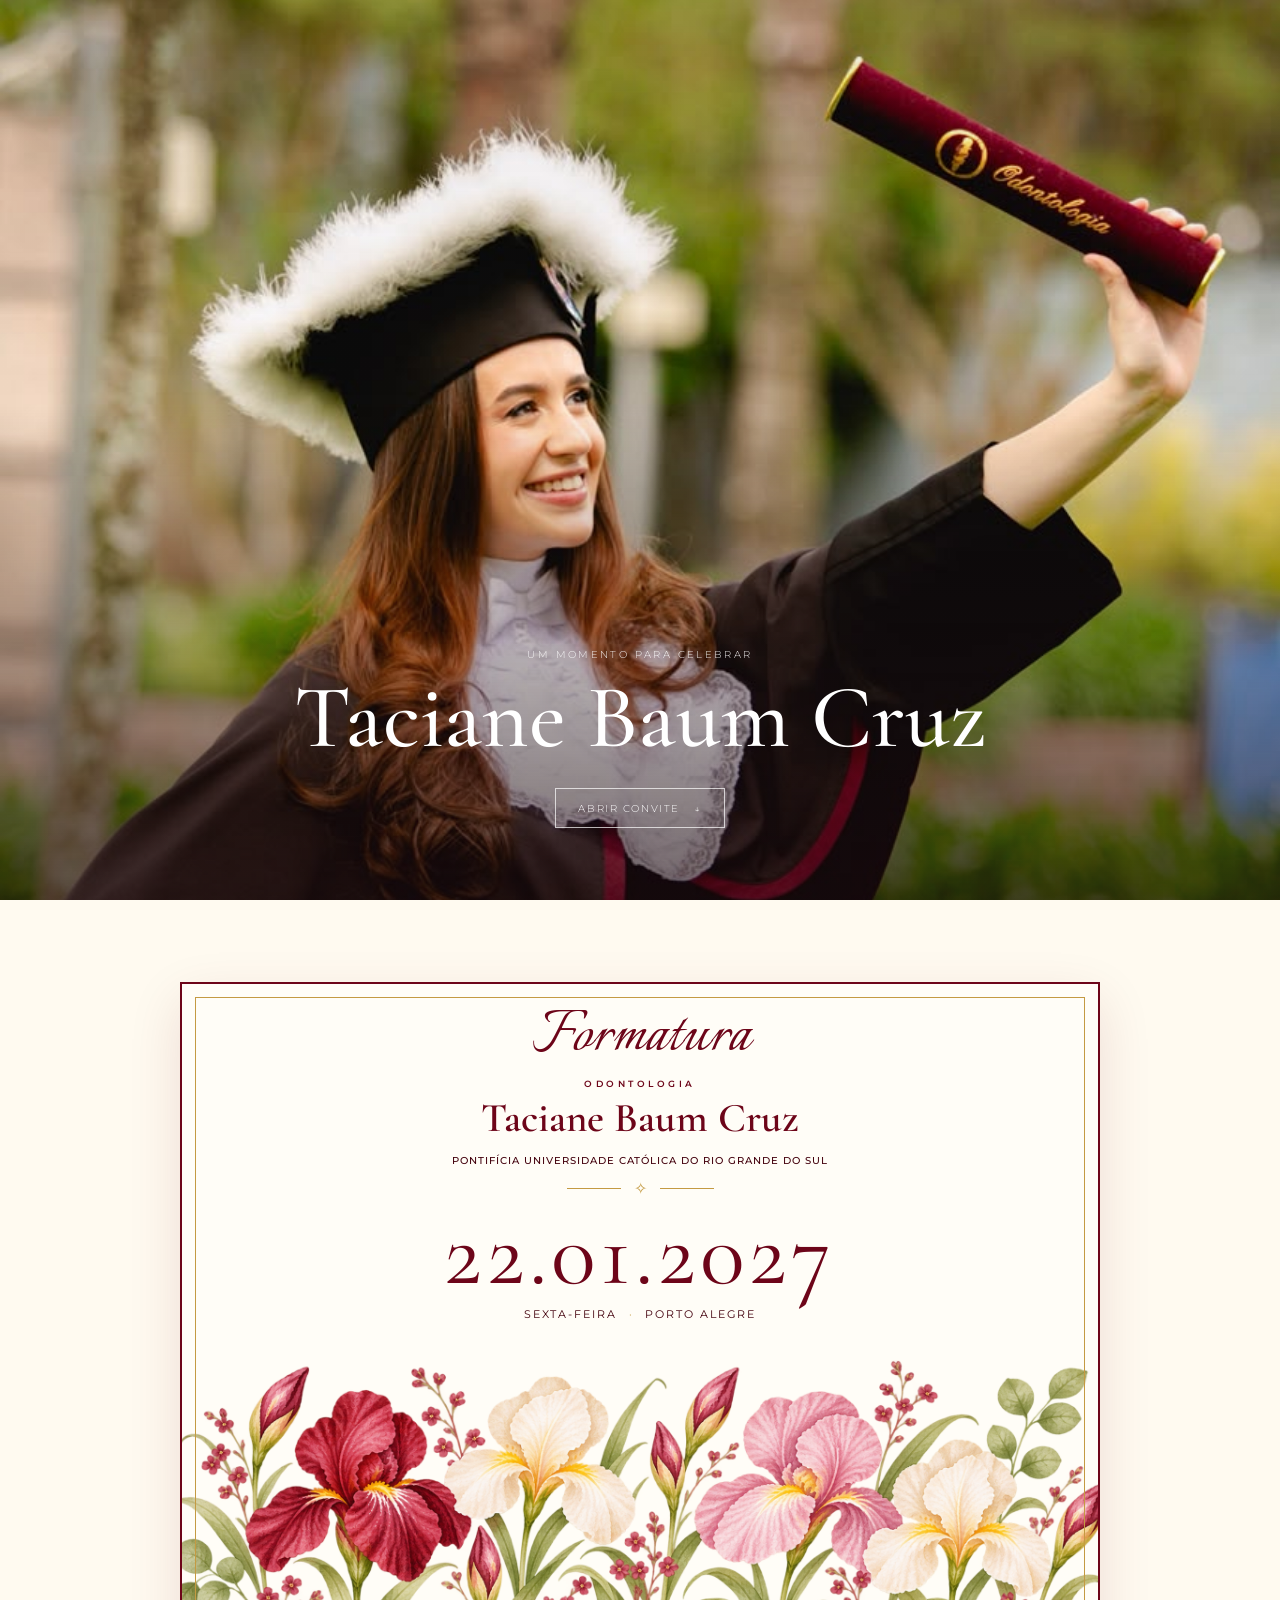
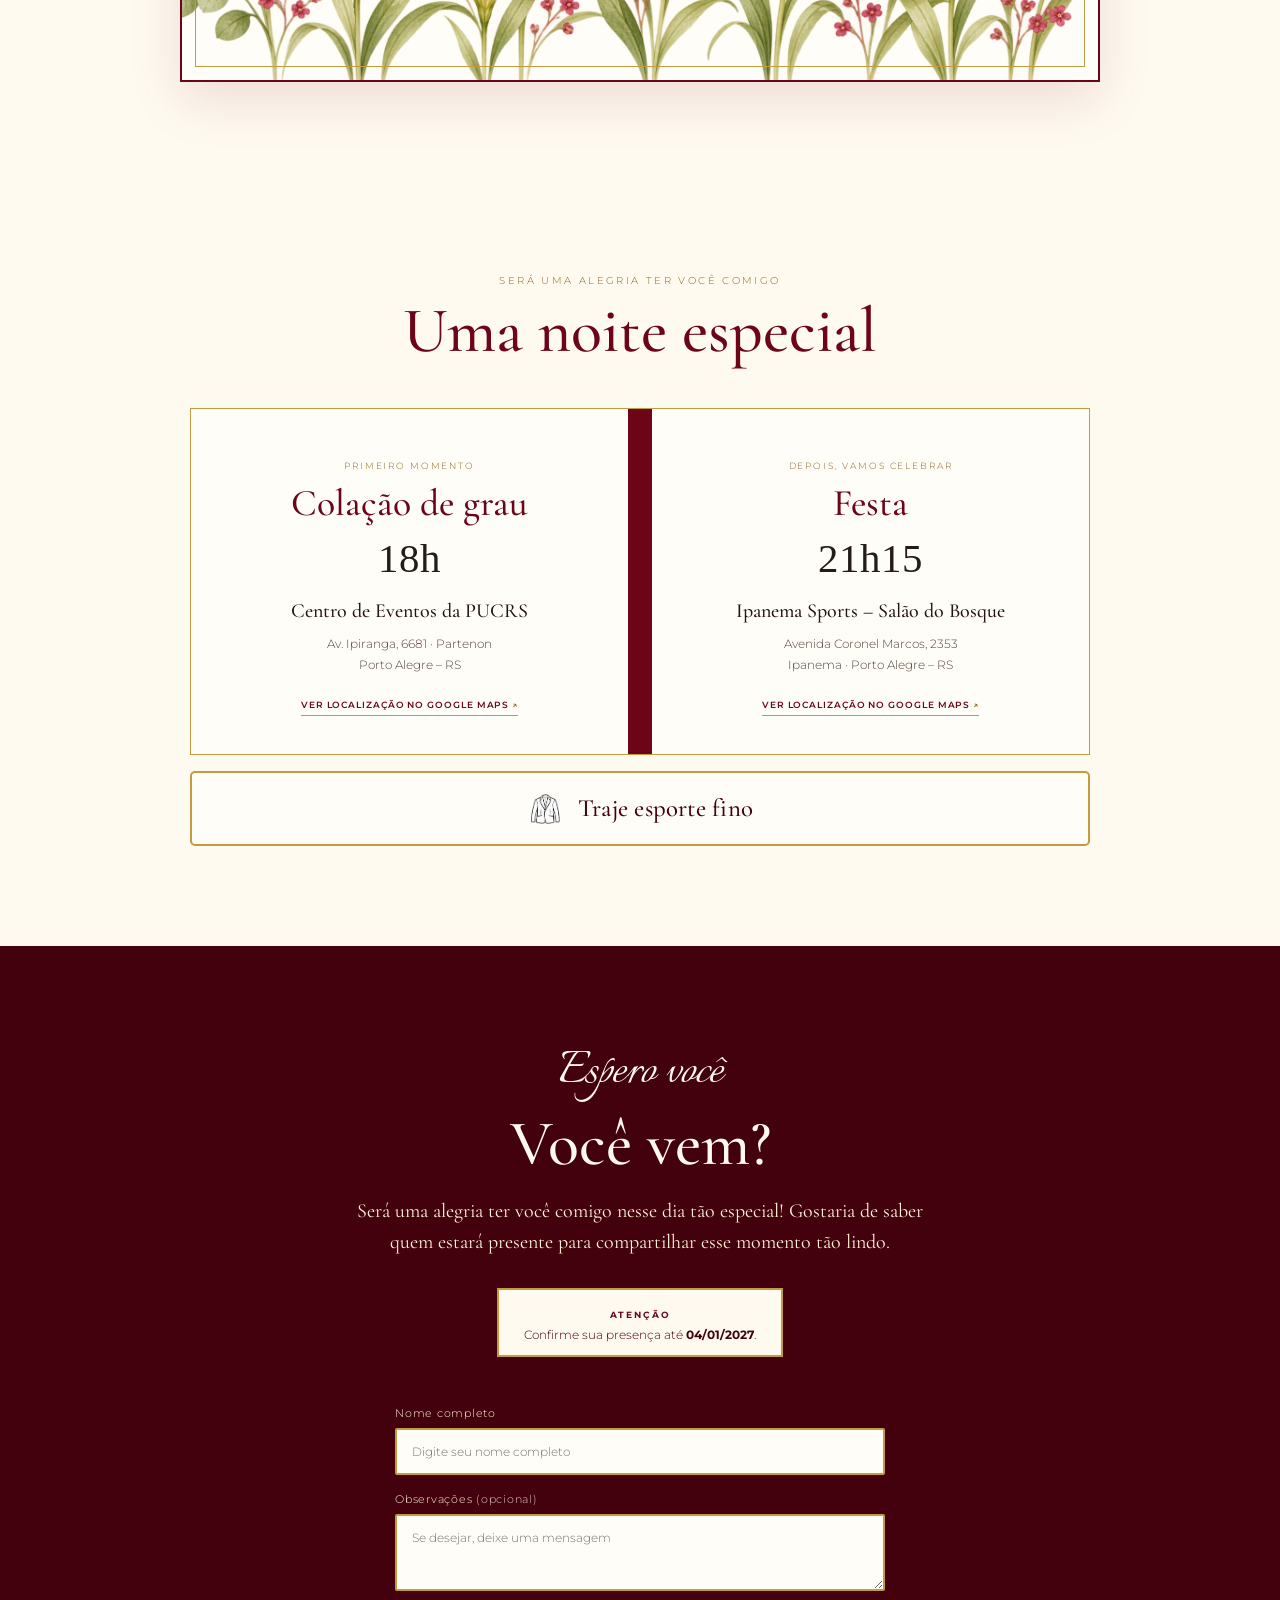
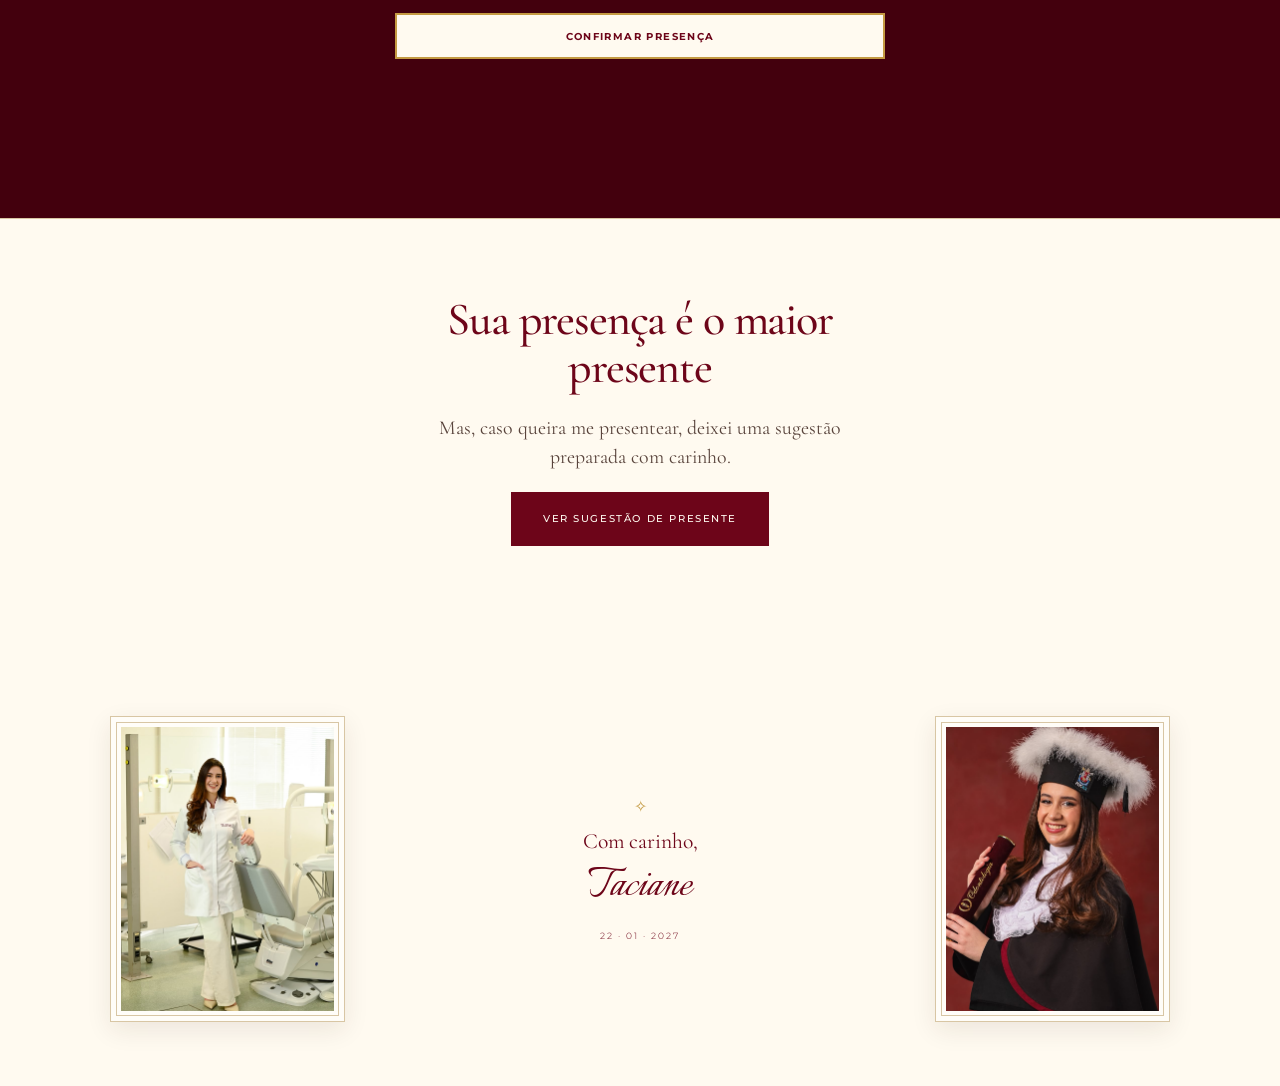
==== commit 18086ba3: "Add files via upload" ====
--- a/index.html
+++ b/index.html
@@ -49,7 +49,7 @@
           <p class="intro">Com o coração cheio de alegria, convido você para celebrar comigo a realização de um sonho.</p>
           <div class="date-block"><p class="date-number">22.01.2027</p><p class="date-place">SEXTA-FEIRA <span>·</span> PORTO ALEGRE</p></div>
         </div>
-        <img class="floral-art" src="assets/flores-aquarela-cortada.png" alt="Borda botânica em aquarela com íris bordô e flores marfim" aria-hidden="true">
+        <img class="floral-art" src="assets/flores-aquarela.png" alt="Borda botânica em aquarela com íris bordô e flores marfim" aria-hidden="true">
       </div>
     </section>
 
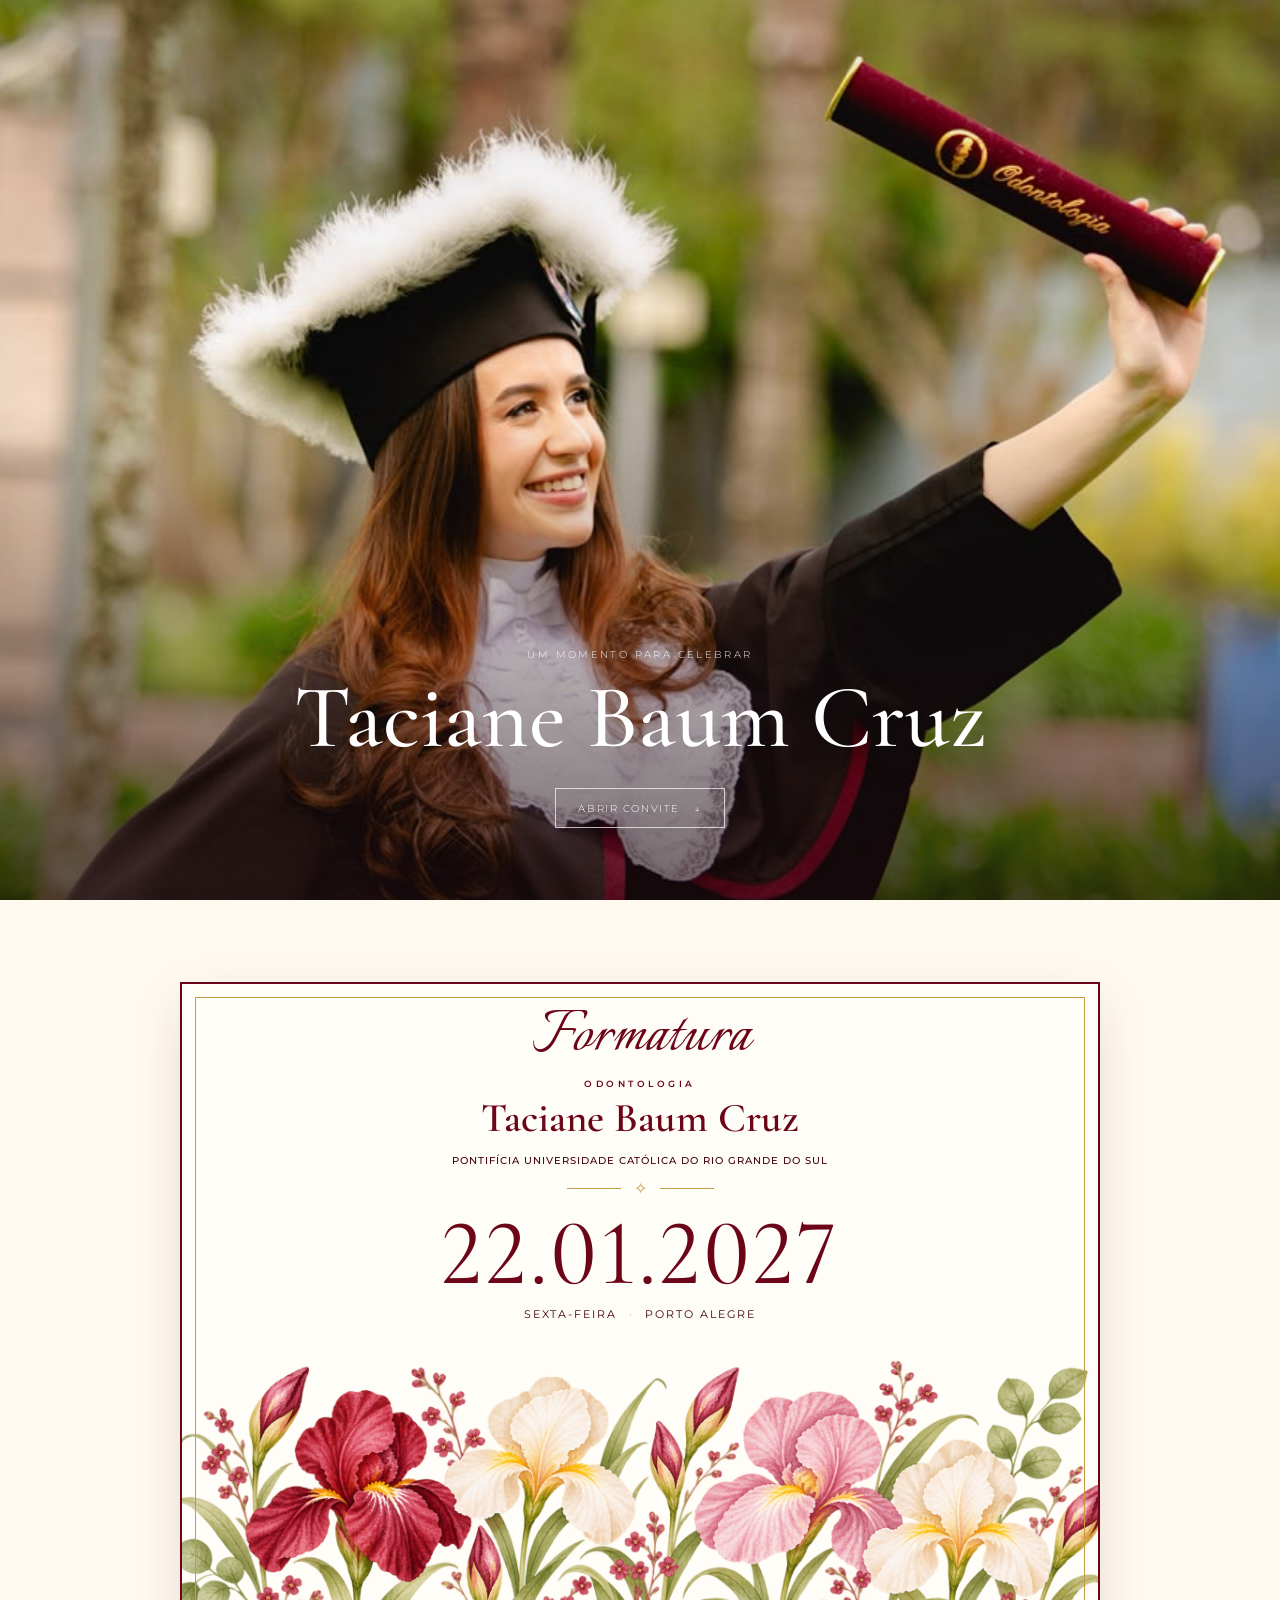
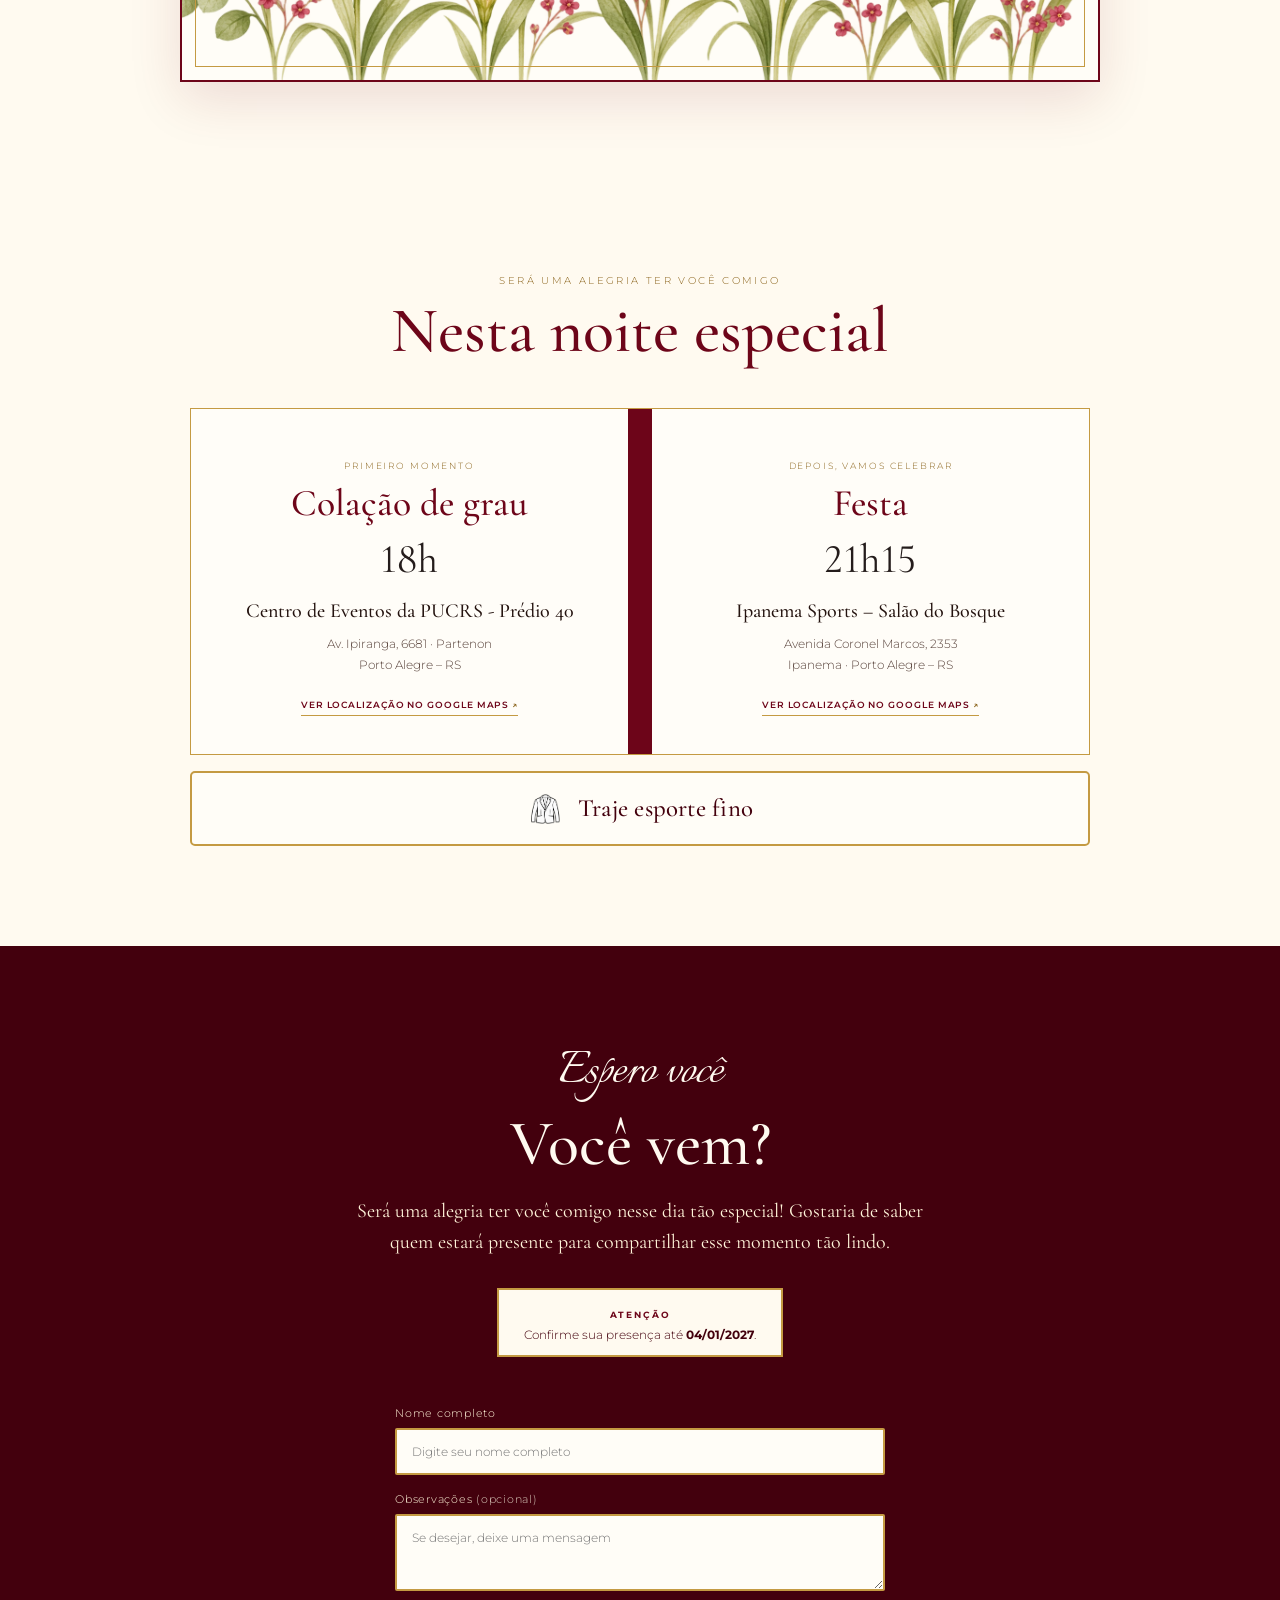
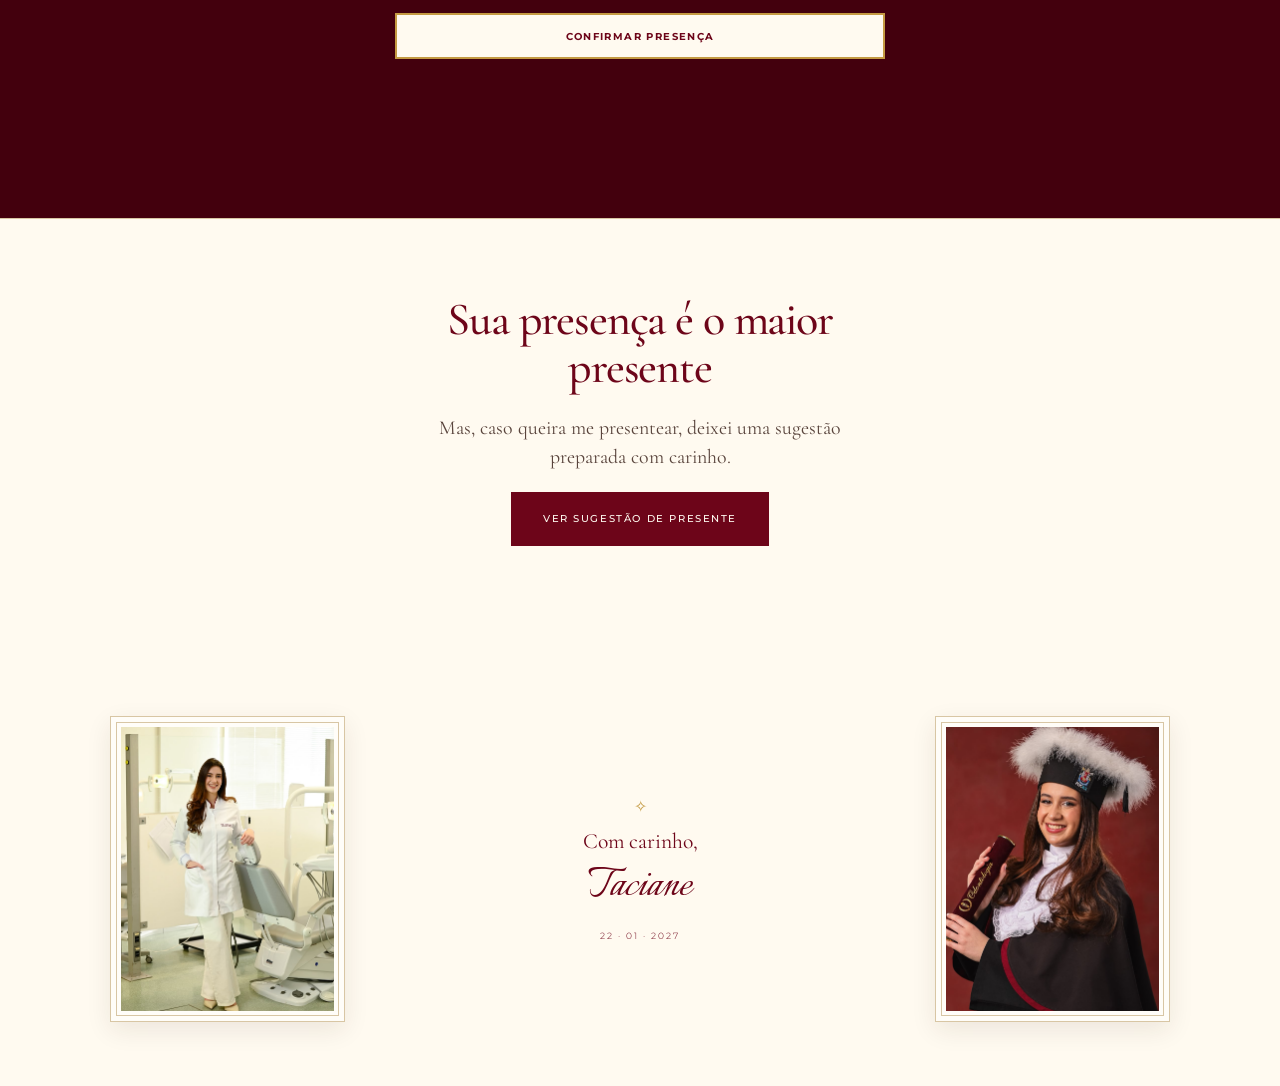
==== commit ebfd2e63: "Update event title and venue details" ====
--- a/index.html
+++ b/index.html
@@ -55,13 +55,13 @@
 
     <section class="events section reveal" aria-label="Programação">
       <p class="eyebrow">Será uma alegria ter você comigo</p>
-      <h2 class="section-title">Uma noite especial</h2>
+      <h2 class="section-title">Nesta noite especial</h2>
       <div class="event-grid">
         <article class="event-card">
           <p class="card-kicker">Primeiro momento</p>
           <h3>Colação de grau</h3>
           <p class="event-time">18h</p>
-          <p class="venue">Centro de Eventos da PUCRS</p>
+          <p class="venue">Centro de Eventos da PUCRS - Prédio 40</p>
           <p class="address">Av. Ipiranga, 6681 · Partenon<br>Porto Alegre – RS</p>
           <a class="text-link" href="https://www.google.com/maps/search/?api=1&query=Centro+de+Eventos+da+PUCRS%2C+Av.+Ipiranga%2C+6681%2C+Porto+Alegre" target="_blank" rel="noopener">Ver localização no Google Maps <span>↗</span></a>
         </article>
--- a/assets/style.css
+++ b/assets/style.css
@@ -1416,3 +1416,240 @@
     object-position: center bottom !important;
   }
 }
+
+
+/* TIPOGRAFIA NUMÉRICA FINAL — mesma delicadeza em todas as telas.
+   A referência aprovada usa algarismos finos, serifados e sem peso excessivo. */
+.paper .date-number,
+.events .event-time,
+.event-time {
+  font-family: "Cormorant Garamond", Georgia, serif !important;
+  font-weight: 400 !important;
+  font-style: normal !important;
+  font-variant-numeric: lining-nums !important;
+  font-feature-settings: "lnum" 1, "kern" 1 !important;
+  letter-spacing: .025em !important;
+  -webkit-font-smoothing: antialiased;
+  text-rendering: geometricPrecision;
+}
+.paper .date-number {
+  font-size: clamp(4.2rem, 7.3vw, 6.1rem) !important;
+  line-height: .95 !important;
+}
+.events .event-time {
+  font-size: 2.55rem !important;
+  line-height: 1.08 !important;
+}
+@media (max-width: 680px) {
+  .paper .date-number {
+    font-size: clamp(3.8rem, 14.2vw, 4.65rem) !important;
+  }
+  .events .event-time {
+    font-size: 2.35rem !important;
+  }
+}
+
+
+/* AJUSTE FINAL MOBILE — cartão mais compacto e composição vertical centralizada.
+   A ilustração mantém a proporção nativa; amplia-se pela largura e corta apenas
+   uma pequena faixa lateral para aproximar as flores do bloco de texto. */
+@media (max-width: 680px) {
+  .invitation.section {
+    padding: 30px 14px 34px !important;
+  }
+  .paper {
+    width: 100% !important;
+    height: 450px !important;
+    min-height: 450px !important;
+    margin: 0 auto !important;
+  }
+  .paper-content {
+    padding: 12px 10px 0 !important;
+  }
+  .paper .script-label {
+    font-size: 3.45rem !important;
+    line-height: .92 !important;
+    margin: 0 0 6px !important;
+  }
+  .paper .course {
+    margin: 6px 0 6px !important;
+    font-size: .54rem !important;
+  }
+  .paper .graduate-name {
+    font-size: clamp(1.85rem, 7.1vw, 2.25rem) !important;
+    line-height: 1.05 !important;
+  }
+  .paper .university {
+    margin: 10px auto 10px !important;
+    font-size: .51rem !important;
+    line-height: 1.25 !important;
+  }
+  .paper .ornament {
+    margin: 7px auto 8px !important;
+  }
+  .paper .date-block {
+    margin-top: 5px !important;
+  }
+  .paper .date-number {
+    font-size: clamp(3.8rem, 13.8vw, 4.45rem) !important;
+    line-height: .94 !important;
+    margin: 5px 0 1px !important;
+    letter-spacing: .02em !important;
+  }
+  .paper .date-place {
+    font-size: .55rem !important;
+    letter-spacing: .11em !important;
+    margin-top: 8px !important;
+  }
+  .paper .floral-art {
+    width: 110% !important;
+    height: auto !important;
+    max-height: none !important;
+    left: -5% !important;
+    bottom: 0 !important;
+    object-fit: contain !important;
+    object-position: center bottom !important;
+  }
+}
+
+
+/* REVISÃO DEFINITIVA DO CARTÃO MOBILE — composição vertical compacta e equilibrada.
+   Mais respiro acima de “Formatura”, texto e data agrupados ao centro,
+   flores ancoradas logo abaixo do texto, sem faixa vazia entre eles. */
+@media (max-width: 680px) {
+  .invitation.section {
+    padding: 22px 12px 28px !important;
+  }
+  .paper {
+    width: 100% !important;
+    height: 458px !important;
+    min-height: 458px !important;
+    margin: 0 auto !important;
+    overflow: hidden !important;
+  }
+  .paper-content {
+    padding: 24px 9px 0 !important;
+    text-align: center !important;
+  }
+  .paper .script-label {
+    font-size: 3.35rem !important;
+    line-height: .98 !important;
+    margin: 0 0 7px !important;
+  }
+  .paper .course {
+    font-size: .55rem !important;
+    letter-spacing: .25em !important;
+    margin: 7px 0 7px !important;
+  }
+  .paper .graduate-name {
+    font-size: clamp(1.8rem, 7vw, 2.2rem) !important;
+    line-height: 1.08 !important;
+    margin: 0 !important;
+  }
+  .paper .university {
+    max-width: 96% !important;
+    font-size: .49rem !important;
+    line-height: 1.3 !important;
+    letter-spacing: .055em !important;
+    margin: 9px auto 8px !important;
+  }
+  .paper .ornament {
+    margin: 6px auto 7px !important;
+  }
+  .paper .date-block {
+    margin: 3px auto 0 !important;
+  }
+  .paper .date-number {
+    font-family: "Bodoni Moda", "Cormorant Garamond", Georgia, serif !important;
+    font-size: clamp(3.45rem, 13vw, 4rem) !important;
+    font-weight: 400 !important;
+    line-height: .98 !important;
+    letter-spacing: .015em !important;
+    margin: 3px 0 1px !important;
+    white-space: nowrap !important;
+  }
+  .paper .date-place {
+    font-size: .53rem !important;
+    letter-spacing: .105em !important;
+    line-height: 1.2 !important;
+    margin: 5px 0 0 !important;
+    white-space: nowrap !important;
+  }
+  .paper .floral-art {
+    display: block !important;
+    position: absolute !important;
+    width: 100% !important;
+    height: auto !important;
+    max-height: none !important;
+    left: 0 !important;
+    right: 0 !important;
+    bottom: 0 !important;
+    object-fit: contain !important;
+    object-position: center bottom !important;
+    z-index: 1 !important;
+  }
+}
+
+/* Algarismos finos e elegantes em todos os pontos numéricos do convite,
+   tanto no computador quanto no celular. */
+.paper .date-number,
+.events .event-time,
+.event-time {
+  font-family: "Bodoni Moda", "Cormorant Garamond", Georgia, serif !important;
+  font-weight: 400 !important;
+  font-style: normal !important;
+  font-variant-numeric: lining-nums !important;
+  font-feature-settings: "lnum" 1, "kern" 1 !important;
+  letter-spacing: .015em !important;
+  -webkit-font-smoothing: antialiased;
+  text-rendering: geometricPrecision;
+}
+
+
+/* Acerto de escala do cartão mobile conforme prévia aprovada: proporção real 369px. */
+@media (max-width: 680px) {
+  .paper {
+    height: 435px !important;
+    min-height: 435px !important;
+  }
+  .paper .floral-art {
+    width: 116% !important;
+    height: auto !important;
+    max-height: none !important;
+    left: -8% !important;
+    right: auto !important;
+    bottom: 0 !important;
+    object-fit: contain !important;
+    object-position: center bottom !important;
+  }
+}
+
+
+/* AJUSTE FINAL EXCLUSIVO PARA COMPUTADOR:
+   data com algarismos mais finos e delicados, mantendo o mobile intocado. */
+@media (min-width: 681px) {
+  .paper .date-block .date-number {
+    font-family: "Bodoni Moda", "Didot", "Cormorant Garamond", Georgia, serif !important;
+    font-weight: 400 !important;
+    font-style: normal !important;
+    font-variation-settings: "wght" 400 !important;
+    font-feature-settings: "lnum" 1, "kern" 1 !important;
+    letter-spacing: .045em !important;
+    -webkit-font-smoothing: antialiased !important;
+    text-rendering: geometricPrecision !important;
+  }
+}
+
+
+/* FONTE DEFINITIVA DA DATA — referência Didone/Bodoni enviada pela formanda.
+   Regra única para computador e celular; não altera os horários dos eventos. */
+.paper .date-block .date-number {
+  font-family: "Bodoni Moda", "Bodoni 72", Didot, "Cormorant Garamond", Georgia, serif !important;
+  font-weight: 400 !important;
+  font-style: normal !important;
+  font-variation-settings: "wght" 400 !important;
+  font-feature-settings: "lnum" 1, "kern" 1 !important;
+  letter-spacing: .025em !important;
+  -webkit-font-smoothing: antialiased !important;
+  text-rendering: geometricPrecision !important;
+}
